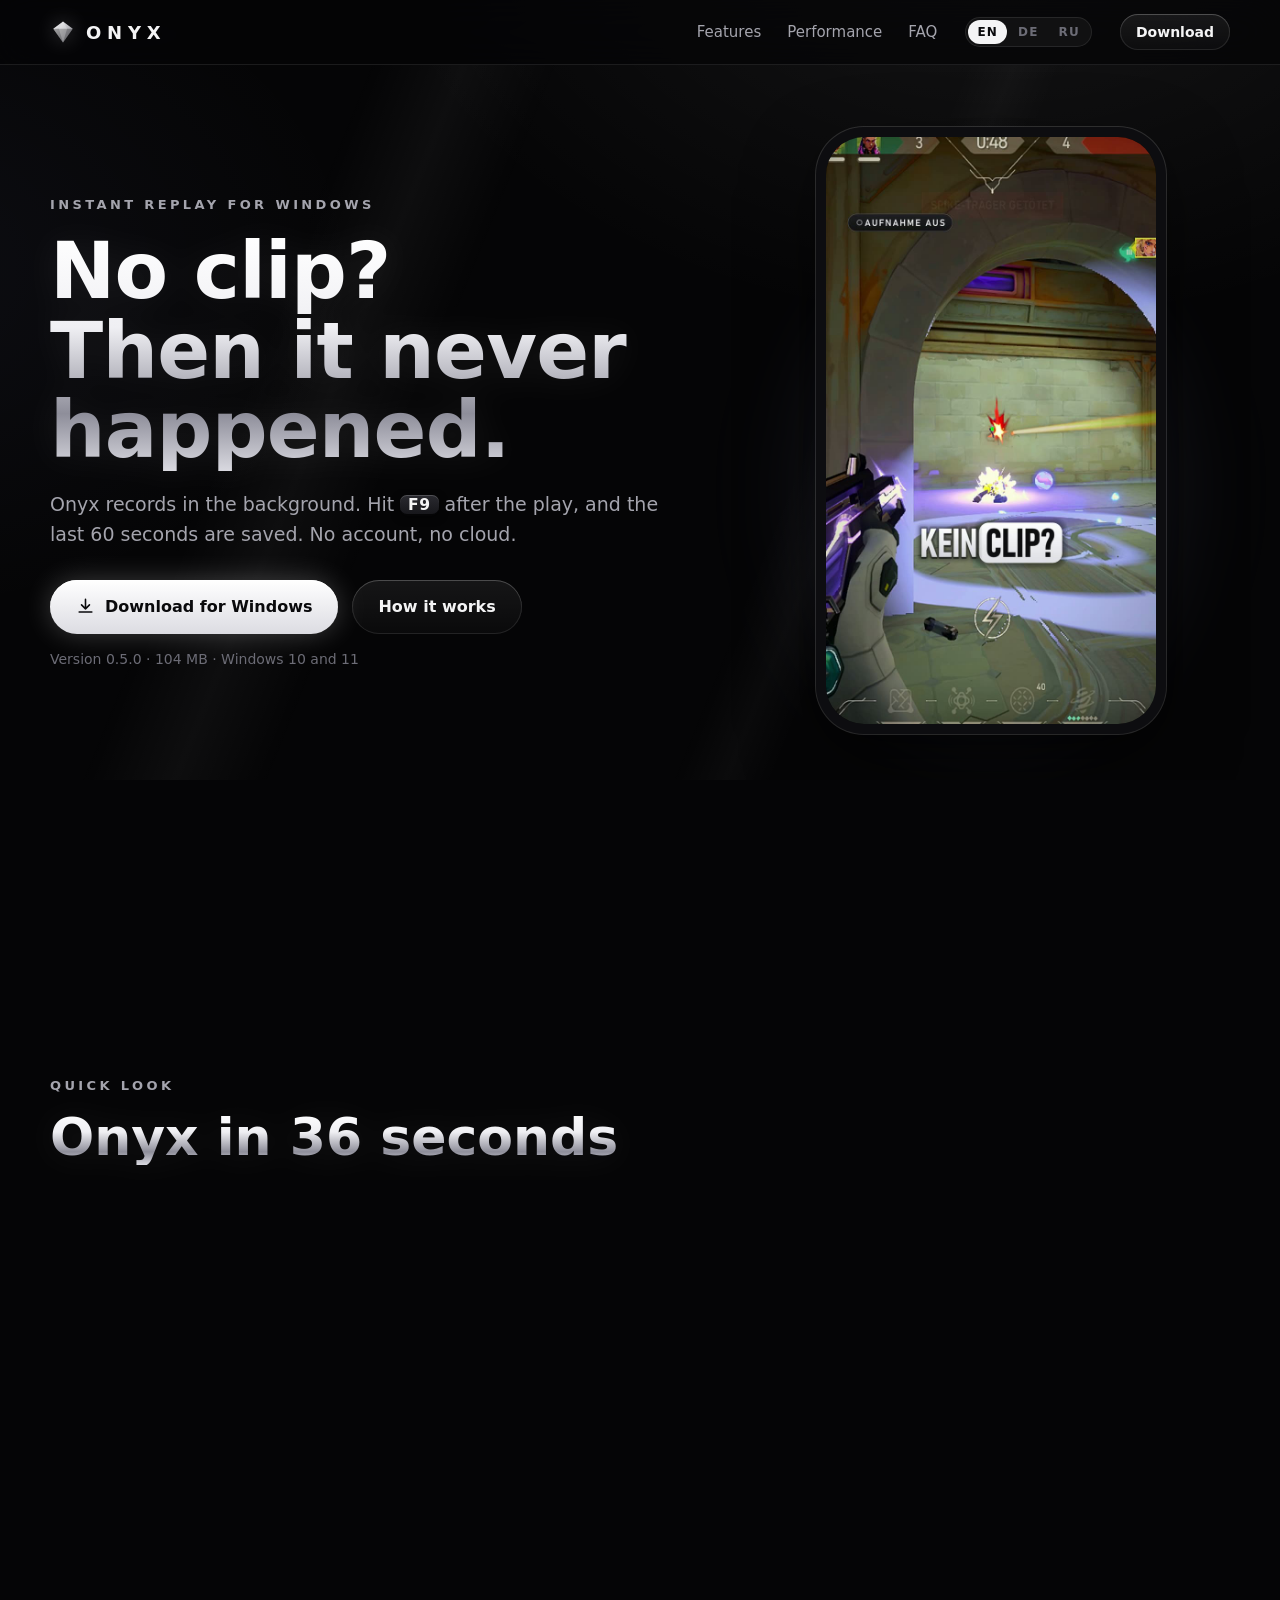
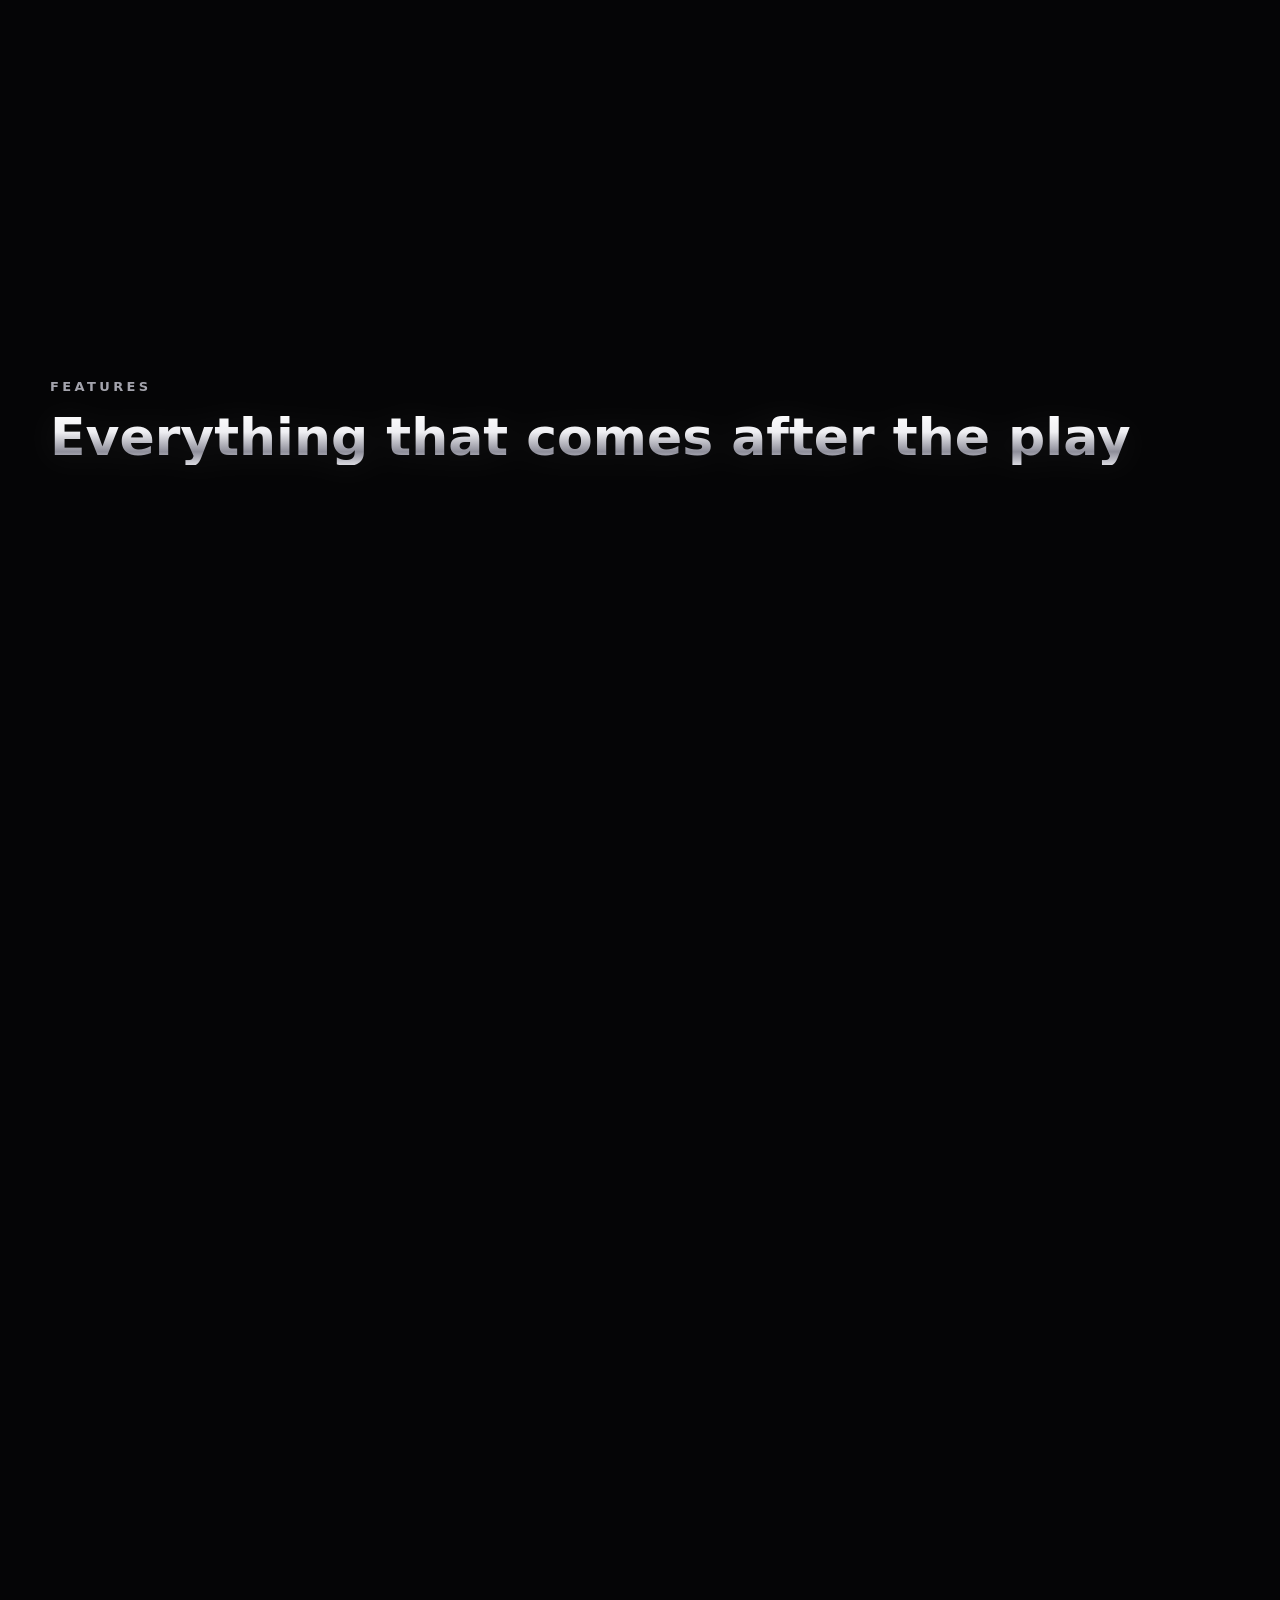
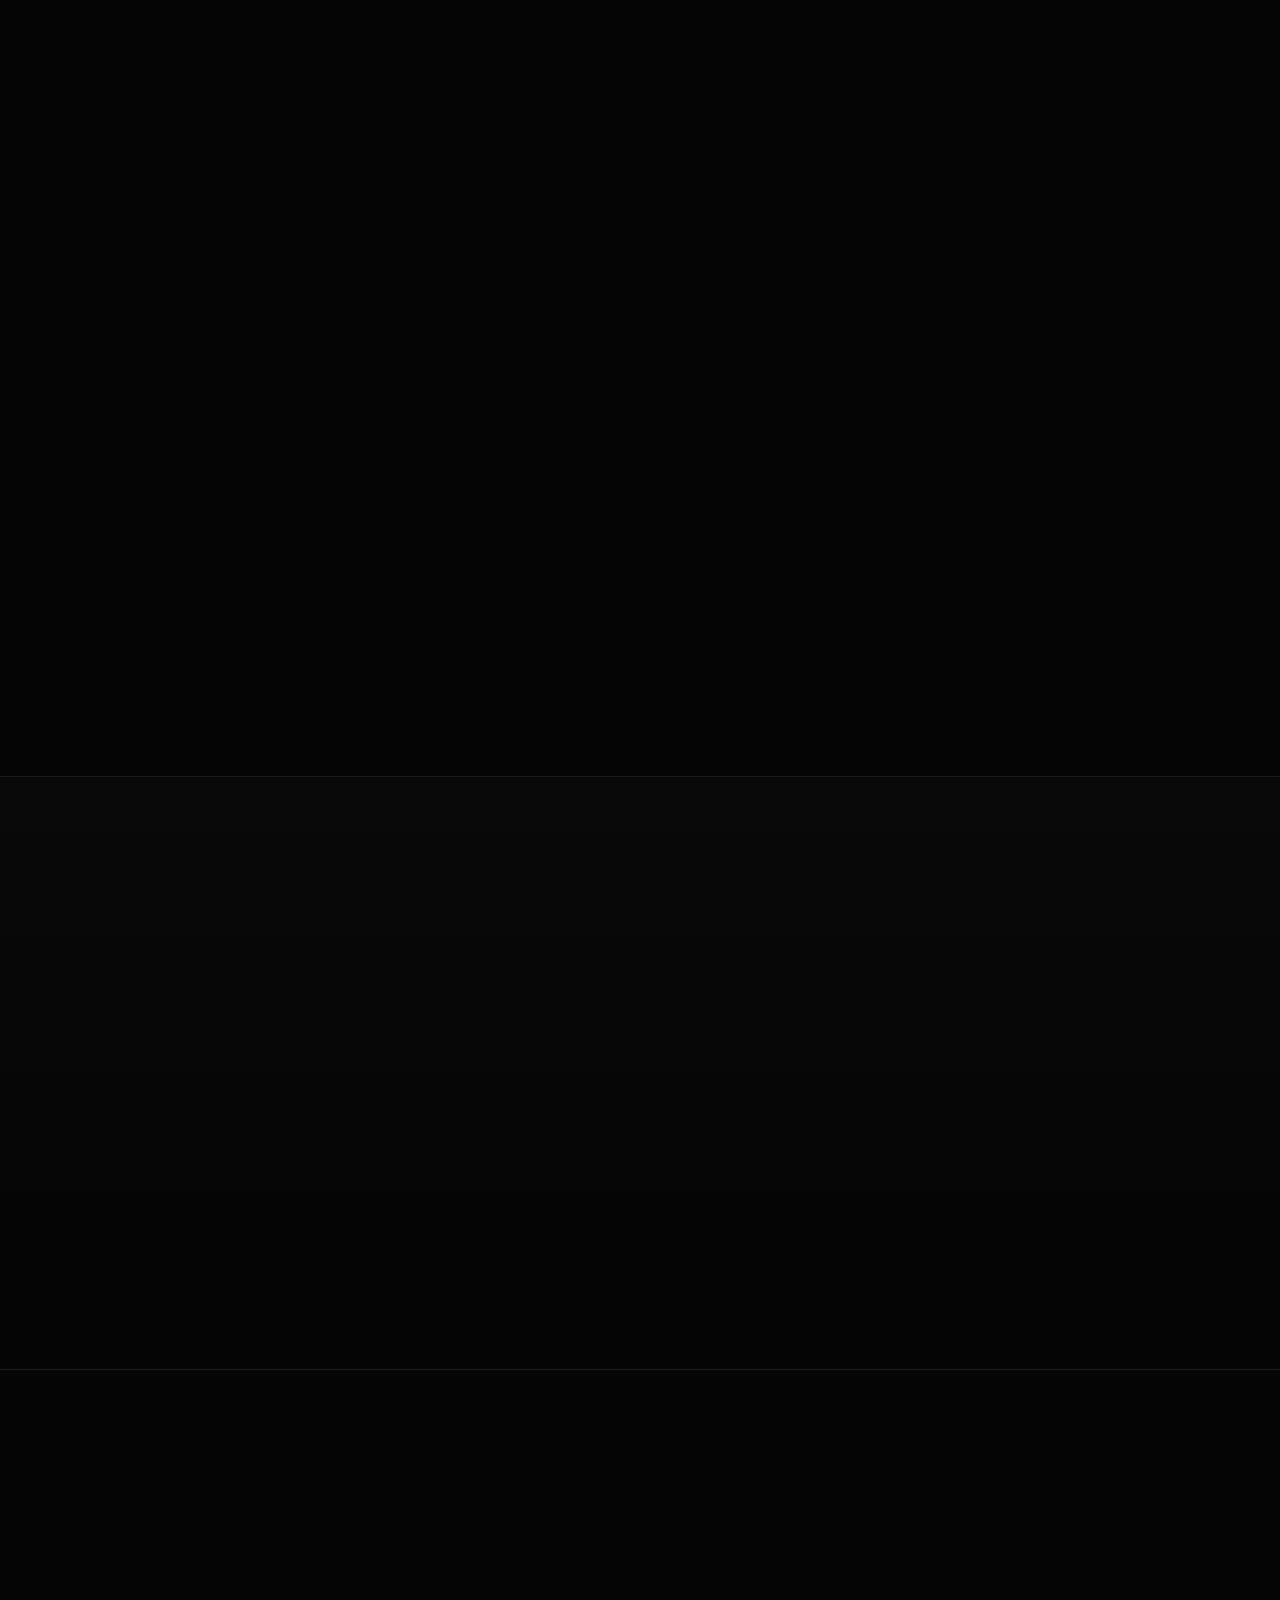
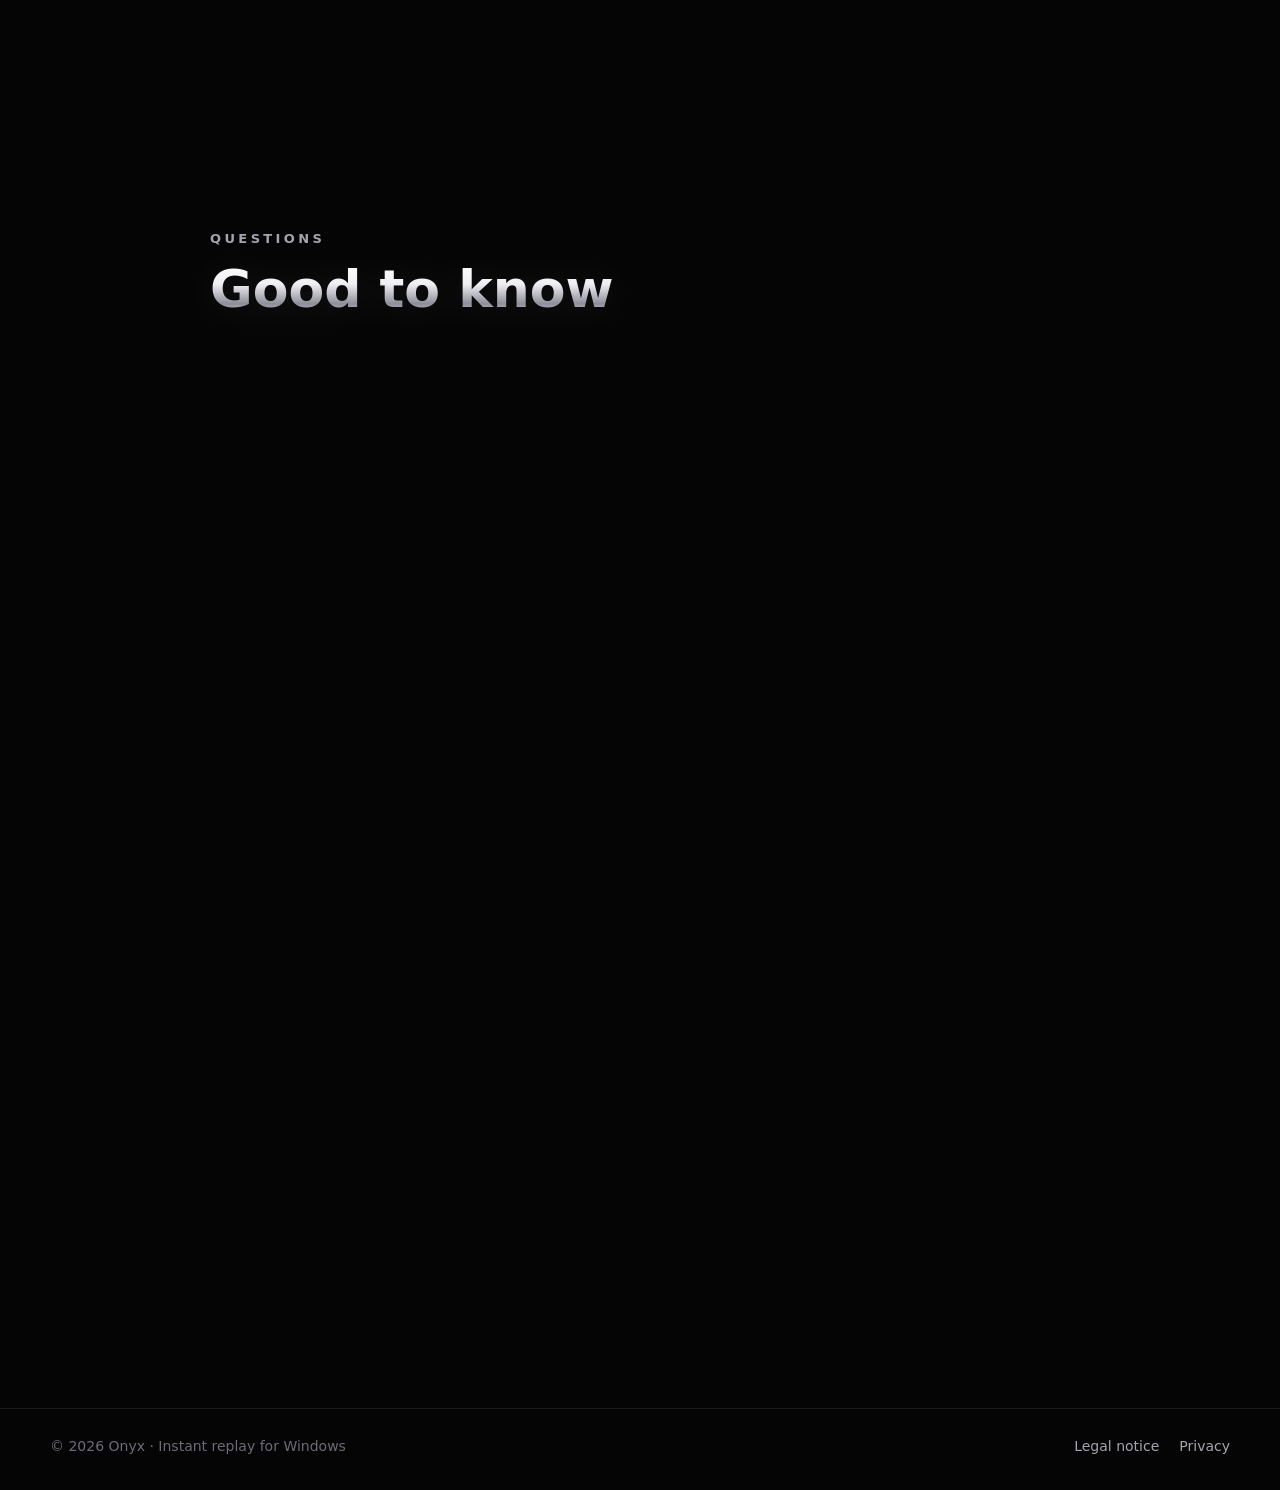
==== index.html @ 12c503aa "Website 0.5.0" ====
<!doctype html>
<html lang="en">
<head>
  <meta charset="utf-8">
  <meta http-equiv="Content-Security-Policy" content="default-src 'self'; img-src 'self' data:; media-src 'self'; style-src 'self'; script-src 'self'; connect-src 'self' https://onyx-clips.duckdns.org:8443; object-src 'none'; base-uri 'none'; form-action 'self' https://onyx-clips.duckdns.org:8443">
  <meta name="referrer" content="strict-origin-when-cross-origin">
  <meta name="viewport" content="width=device-width, initial-scale=1">
  <title>Onyx – Instant replay for Windows</title>
  <meta name="description" content="Onyx records in the background. Press F9 after the play and the last 60 seconds are saved. No account, no cloud.">
  <meta name="theme-color" content="#050506">
  <meta property="og:title" content="Onyx – Instant replay for Windows">
  <meta property="og:description" content="F9 after the play, the last 60 seconds are saved. Overlay in game, fits Discord's upload limit, vertical for TikTok.">
  <meta property="og:image" content="/media/hero-poster.jpg">
  <meta property="og:locale" content="en_US">
  <link rel="alternate" hreflang="en" href="https://onyx-clips.github.io/">
  <link rel="alternate" hreflang="de" href="https://onyx-clips.github.io/de/">
  <link rel="alternate" hreflang="ru" href="https://onyx-clips.github.io/ru/">
  <link rel="alternate" hreflang="x-default" href="https://onyx-clips.github.io/">
  <link rel="icon" href="/favicon.ico">
  <link rel="stylesheet" href="/css/site.css">
</head>
<body>
  <a class="skip" href="#main">Skip to content</a>

  <header class="top" id="top">
    <div class="wrap top-inner">
      <a class="brand" href="/" aria-label="Onyx home">
        <svg class="gem" viewBox="0 0 24 24" aria-hidden="true">
          <defs><linearGradient id="g1" x1="0" y1="0" x2="1" y2="1"><stop offset="0" stop-color="#fff"/><stop offset="1" stop-color="#7d7d86"/></linearGradient></defs>
          <path d="M12 2.2 21 9.1 12 21.8 3 9.1Z" fill="url(#g1)"/>
          <path d="M3 9.1h18L12 21.8Z" fill="#000" fill-opacity=".3"/>
          <path d="M8.2 9.1 12 2.2l3.8 6.9L12 21.8Z" fill="#fff" fill-opacity=".22"/>
        </svg>
        <span>Onyx</span>
      </a>
      <nav class="nav" aria-label="Sections">
        <a href="#features">Features</a>
        <a href="#performance">Performance</a>
        <a href="#faq">FAQ</a>
      </nav>
      <nav class="langs" aria-label="Language">
        <a href="/" lang="en" hreflang="en" aria-current="page">EN</a>
        <a href="/de/" lang="de" hreflang="de" title="Deutsch">DE</a>
        <a href="/ru/" lang="ru" hreflang="ru" title="Русский">RU</a>
      </nav>
      <a class="btn btn-small" href="https://github.com/onyx-clips/onyx-clips.github.io/releases/latest/download/Onyx-Setup.exe" data-download>Download</a>
    </div>
  </header>

  <main id="main">
    <!-- Hero -->
    <section class="hero">
      <div class="beams" aria-hidden="true"><span></span><span></span></div>
      <div class="wrap hero-inner">
        <div class="hero-text">
          <span class="kicker">Instant replay for Windows</span>
          <h1 class="chrome">No clip?<br>Then it never happened.</h1>
          <p class="lead">Onyx records in the background. Hit <kbd>F9</kbd> after the play, and the last 60&nbsp;seconds are saved. No account, no cloud.</p>
          <div class="cta">
            <a class="btn btn-primary btn-big" href="https://github.com/onyx-clips/onyx-clips.github.io/releases/latest/download/Onyx-Setup.exe" data-download>
              <svg viewBox="0 0 24 24" aria-hidden="true"><path d="M12 3v12m0 0-5-5m5 5 5-5M4 19h16" fill="none" stroke="currentColor" stroke-width="2" stroke-linecap="round" stroke-linejoin="round"/></svg>
              Download for Windows
            </a>
            <a class="btn btn-glass btn-big" href="#features">How it works</a>
          </div>
          <p class="fine" id="releaseLine" data-static>Version 0.5.0 · 104 MB · Windows 10 and 11</p>
        </div>
        <div class="hero-phone">
          <div class="phone">
            <video class="phone-video" src="/media/hero.mp4" poster="/media/hero-poster.jpg" autoplay muted loop playsinline preload="metadata" aria-label="Onyx in 24 seconds"></video>
          </div>
          <div class="phone-glow" aria-hidden="true"></div>
        </div>
      </div>
    </section>

    <!-- Three steps -->
    <section class="steps wrap" aria-label="That simple">
      <div class="step">
        <span class="step-num">01</span>
        <h3>Onyx runs along</h3>
        <p>In the system tray while you play. The last seconds are always ready, anything from 10&nbsp;seconds to 10&nbsp;minutes.</p>
      </div>
      <div class="step">
        <span class="step-num">02</span>
        <h3>F9 after the play</h3>
        <p>A key press, mouse button&nbsp;4/5 or the voice command “Clip that”. A short notice at the top right, the game keeps running.</p>
      </div>
      <div class="step">
        <span class="step-num">03</span>
        <h3>Share</h3>
        <p>Watch it in the overlay with <kbd>Alt</kbd>+<kbd>C</kbd>, copy it for Discord or cut it vertical for TikTok.</p>
      </div>
    </section>

    <!-- Showcase: tools/showcase (rendered from the real app with test data) -->
    <section class="showcase wrap" id="video" aria-label="Onyx on video">
      <div class="section-head">
        <span class="kicker">Quick look</span>
        <h2 class="chrome">Onyx in 36 seconds</h2>
      </div>
      <figure class="showcase-frame">
        <video class="showcase-video" src="/media/showcase.mp4" poster="/media/showcase.jpg" muted loop playsinline preload="none"
               aria-label="Onyx in 36 seconds: recording in the background, F9, overlay, library, Discord, vertical editor, Time Travel and clip year"></video>
      </figure>
    </section>

    <!-- Features -->
    <section class="features" id="features">
      <div class="wrap">
        <div class="section-head">
          <span class="kicker">Features</span>
          <h2 class="chrome">Everything that comes after the play</h2>
        </div>

        <article class="feature">
          <div class="feature-text">
            <h3>Your clips right in the game</h3>
            <p><kbd>Alt</kbd>+<kbd>C</kbd> opens the overlay over the game: your newest clip big, the latest ones next to it. Watch, copy for Discord, <kbd>Esc</kbd> takes you back to the game. Onyx injects nothing into the game for this.</p>
          </div>
          <figure class="shot"><img src="/media/overlay.jpg" alt="The Onyx overlay over the game with the newest clip" loading="lazy" width="1600" height="1200"></figure>
        </article>

        <article class="feature is-flipped">
          <div class="feature-text">
            <h3>Straight into Discord, under your limit</h3>
            <p>“Copy for Discord”, and Onyx automatically brings the clip under your upload limit: 20&nbsp;MB without Nitro, 50&nbsp;MB with Nitro Basic, 1&nbsp;GB with Nitro. Then just <kbd>Ctrl</kbd>+<kbd>V</kbd> in Discord.</p>
          </div>
          <figure class="shot shot-tall"><img src="/media/discord.jpg" alt="Clip details with the button to copy it for Discord" loading="lazy" width="600" height="1014"></figure>
        </article>

        <article class="feature">
          <div class="feature-text">
            <h3>Vertical for TikTok</h3>
            <p>Switch on vertical in the editor once, and the landscape clip becomes 9:16. Plus trimming, speed from 0.25× to 2×, your own music and six transitions. Several clips can be combined into one.</p>
          </div>
          <figure class="shot"><img src="/media/hochkant.jpg" alt="The clip editor with vertical 9:16, crop, speed and audio" loading="lazy" width="1600" height="1000"></figure>
        </article>

        <article class="feature is-flipped">
          <div class="feature-text">
            <h3>Hands full? Just say it</h3>
            <p>With the voice command, “Clip that” into the mic is enough. Recognition runs only on your PC, offline. You pick the phrase yourself and can try it right away.</p>
          </div>
          <figure class="shot"><img src="/media/voice.jpg" alt="Settings: hotkeys and voice command" loading="lazy" width="900" height="388"></figure>
        </article>

        <article class="feature">
          <div class="feature-text">
            <h3>Time Travel</h3>
            <p>Rediscover old clips: one after another, right for Like, left to move on. Like Tinder, just with your best moments.</p>
          </div>
          <figure class="shot"><img src="/media/zeitreise.jpg?v=2" alt="Time Travel with an old clip and the buttons Nope, Like and view full size below it" loading="lazy" width="1200" height="1020"></figure>
        </article>

        <article class="feature is-flipped">
          <div class="feature-text">
            <h3>Your clip year</h3>
            <p>Every day with clips at a glance, your longest streak and your best day. Right on the home page.</p>
          </div>
          <figure class="shot"><img src="/media/clipjahr.jpg" alt="The clip year with calendar and statistics" loading="lazy" width="1200" height="434"></figure>
        </article>

        <ul class="more" aria-label="Also">
          <li><b>Any clip length</b> from 10 seconds to 10 minutes</li>
          <li><b>Game audio only</b> without Discord and music in the clip</li>
          <li><b>Microphone</b> on its own track, with noise suppression</li>
          <li><b>Recap</b> after playing with your new clips</li>
          <li><b>Invisible in streams</b>: only you see notices and the overlay</li>
          <li><b>Clean-up</b> by age or storage, favorites stay</li>
          <li><b>Select several</b> and delete them at once</li>
          <li><b>Your own sound</b> after saving, or one of the built-in ones</li>
          <li><b>English, German, Russian</b>: pick yours at the first start</li>
        </ul>
      </div>
    </section>

    <!-- Performance -->
    <section class="perf" id="performance">
      <div class="wrap perf-inner">
        <div class="perf-text">
          <span class="kicker">Performance</span>
          <h2 class="chrome">Weak PC? No problem.</h2>
          <p>Onyx records with your graphics card's encoder, not with the processor. Onyx picks it by itself: NVENC on NVIDIA, AMF on AMD, Quick Sync on Intel.</p>
          <p>Saving re-encodes nothing: the recording waits in short pieces and is only put together. Your game just keeps running.</p>
          <p>If it still gets tight, turn down resolution and frame rate, for example to 720p and 30&nbsp;FPS.</p>
          <div class="chips" aria-label="Supported graphics cards">
            <span class="chip">NVIDIA · NVENC</span><span class="chip">AMD · AMF</span><span class="chip">Intel · Quick Sync</span>
          </div>
        </div>
        <figure class="shot"><img src="/media/settings.jpg" alt="Recording settings with the encoder on automatic (NVENC)" loading="lazy" width="900" height="692"></figure>
      </div>
    </section>

    <!-- Trust -->
    <section class="trust wrap">
      <div class="trust-card">
        <h2 class="chrome">No account. No cloud.</h2>
        <p>Your clips stay on your PC, in the folder <span class="mono">Videos\Onyx</span>. The only things that go online are the check for updates and messages and, if you leave them on, an anonymous usage statistic (a random ID, the version, how many clips were saved) and error reports without personal data. Never your clips, names or files.</p>
      </div>
    </section>

    <!-- FAQ -->
    <section class="faq wrap" id="faq">
      <div class="section-head">
        <span class="kicker">Questions</span>
        <h2 class="chrome">Good to know</h2>
      </div>
      <details>
        <summary>Does Onyx run on my PC?</summary>
        <p>Onyx needs Windows 10 (64-bit) or Windows 11. Ideally with a graphics card from NVIDIA, AMD or Intel: then it does the recording and the game hardly notices. Without a suitable graphics card the processor records (x264).</p>
      </details>
      <details>
        <summary>Which games does it work with?</summary>
        <p>Onyx records your screen and detects the game in the foreground. It doesn't touch the game or load anything into it; the clips land in the folder, sorted by game.</p>
      </details>
      <details>
        <summary>Do I need an account?</summary>
        <p>No. Install, press F9, done. There is no sign-in and no cloud.</p>
      </details>
      <details>
        <summary>Windows warns me when installing. Is that normal?</summary>
        <p>Yes. For new programs without a well-known signature Windows shows “Windows protected your PC”. Click “More info” and then “Run anyway”. Onyx installs only for your user and needs no administrator rights.</p>
      </details>
      <details>
        <summary>How do updates arrive?</summary>
        <p>Onyx downloads new versions in the background and installs them when no game is running. Every update is digitally signed and checked before it starts. You can switch this off in the settings under “Updates”.</p>
      </details>
      <details>
        <summary>Which languages does Onyx speak?</summary>
        <p>English, German and Russian. You pick one right at the first start and can change it any time in the settings under “General”.</p>
      </details>
      <details>
        <summary>How do I get rid of Onyx?</summary>
        <p>Windows Settings → Apps → Onyx → Uninstall. Your clips in the folder <span class="mono">Videos\Onyx</span> stay where they are.</p>
      </details>
    </section>

    <!-- Download -->
    <section class="download wrap" id="download">
      <div class="download-card">
        <svg class="gem gem-big" viewBox="0 0 24 24" aria-hidden="true">
          <defs><linearGradient id="g2" x1="0" y1="0" x2="1" y2="1"><stop offset="0" stop-color="#fff"/><stop offset="1" stop-color="#6c6c76"/></linearGradient></defs>
          <path d="M12 2.2 21 9.1 12 21.8 3 9.1Z" fill="url(#g2)"/>
          <path d="M3 9.1h18L12 21.8Z" fill="#000" fill-opacity=".3"/>
          <path d="M8.2 9.1 12 2.2l3.8 6.9L12 21.8Z" fill="#fff" fill-opacity=".22"/>
        </svg>
        <h2 class="chrome">Ready for the next clutch?</h2>
        <p class="lead">Download Onyx and just press F9 after your next play.</p>
        <a class="btn btn-primary btn-big" href="https://github.com/onyx-clips/onyx-clips.github.io/releases/latest/download/Onyx-Setup.exe" data-download>
          <svg viewBox="0 0 24 24" aria-hidden="true"><path d="M12 3v12m0 0-5-5m5 5 5-5M4 19h16" fill="none" stroke="currentColor" stroke-width="2" stroke-linecap="round" stroke-linejoin="round"/></svg>
          Download for Windows
        </a>
        <p class="fine" id="releaseLine2" data-static>Version 0.5.0 · 104 MB · Windows 10 and 11</p>
      </div>
    </section>
  </main>

  <footer class="foot">
    <div class="wrap foot-inner">
      <span>© <span id="year">2026</span> Onyx · Instant replay for Windows</span>
      <nav aria-label="Legal"><a href="/imprint/">Legal notice</a><a href="/privacy/">Privacy</a></nav>
    </div>
  </footer>

  <script src="/js/site.js"></script>
</body>
</html>
---- css/site.css ----
/* Onyx website, design "Obsidian" like the app: near-black surfaces, chrome type, light edges,
   white as the only accent. System fonts only (Bahnschrift ships with Windows); nothing is loaded
   from other servers. */
:root {
  color-scheme: dark;
  --obsidian: #050506;
  --bg-1: #0c0c0e;
  --bg-2: #121215;
  --bg-3: #19191d;
  --line: rgba(255, 255, 255, 0.09);
  --line-2: rgba(255, 255, 255, 0.16);
  --text-1: #f4f4f5;
  --text-2: #a4a4ad;
  --text-3: #6c6c76;
  --accent: #f4f4f5;
  --on-accent: #0a0a0c;
  --live: #ff4d55;
  --ok: #57e08c;
  --chrome: linear-gradient(180deg, #ffffff 0%, #efeff3 40%, #8e8e9a 76%, #d9d9e0 100%);
  --edge: inset 0 0 0 1px rgba(255, 255, 255, 0.1), inset 0 1px 0 rgba(255, 255, 255, 0.14);
  --glass: linear-gradient(180deg, rgba(255, 255, 255, 0.07), rgba(255, 255, 255, 0.025));
  --shadow: 0 30px 80px rgba(0, 0, 0, 0.6), 0 8px 24px rgba(0, 0, 0, 0.4);
  --font: "Segoe UI Variable Text", "Segoe UI", system-ui, -apple-system, "Helvetica Neue", Arial, sans-serif;
  --font-display: "Bahnschrift", "Segoe UI Variable Display", "Arial Narrow", "Roboto Condensed", system-ui, sans-serif;
  --r: 18px;
  --ease: cubic-bezier(0.16, 1, 0.3, 1);
}

* { box-sizing: border-box; }
[hidden] { display: none !important; }
html { scroll-behavior: smooth; scroll-padding-top: 84px; }
body {
  margin: 0;
  background: var(--obsidian);
  color: var(--text-1);
  font: 16px/1.6 var(--font);
  -webkit-font-smoothing: antialiased;
  overflow-x: hidden;
}
body::before {
  content: ""; position: fixed; inset: 0; z-index: -1; pointer-events: none;
  background:
    radial-gradient(900px 600px at 78% -10%, rgba(255, 255, 255, 0.07), transparent 70%),
    radial-gradient(700px 500px at -10% 30%, rgba(160, 170, 255, 0.05), transparent 70%),
    var(--obsidian);
}
img, video { max-width: 100%; display: block; }
a { color: inherit; }
::selection { background: rgba(255, 255, 255, 0.22); }

.wrap { width: min(1180px, 100% - 40px); margin: 0 auto; }
.skip { position: absolute; left: -999px; top: 8px; z-index: 100; padding: 8px 14px; background: var(--accent); color: var(--on-accent); border-radius: 8px; }
.skip:focus { left: 12px; }

.chrome {
  background: var(--chrome);
  -webkit-background-clip: text; background-clip: text;
  color: transparent;
  filter: drop-shadow(0 2px 18px rgba(255, 255, 255, 0.08));
}
.kicker {
  display: inline-block;
  font-family: var(--font-display); font-size: 13px; font-weight: 600; letter-spacing: 0.26em; text-transform: uppercase;
  color: var(--text-2);
}
.mono { font-family: "Cascadia Mono", Consolas, monospace; font-size: 0.92em; color: var(--text-1); }
kbd {
  display: inline-block; min-width: 1.8em; padding: 0.05em 0.5em; border-radius: 7px;
  font: 600 0.82em var(--font-display); letter-spacing: 0.04em; text-align: center; color: var(--text-1);
  background: linear-gradient(180deg, #2a2a30, #17171b);
  box-shadow: inset 0 1px 0 rgba(255, 255, 255, 0.18), 0 2px 0 #050506, 0 3px 8px rgba(0, 0, 0, 0.5);
  vertical-align: 0.08em;
}

/* ───────── Buttons ───────── */
.btn {
  display: inline-flex; align-items: center; justify-content: center; gap: 10px;
  height: 44px; padding: 0 20px; border-radius: 999px;
  font: 600 15px var(--font); text-decoration: none; white-space: nowrap;
  color: var(--text-1); background: var(--glass); box-shadow: var(--edge);
  transition: transform 0.2s var(--ease), box-shadow 0.2s var(--ease), background 0.2s;
}
.btn:hover { transform: translateY(-1px); box-shadow: inset 0 0 0 1px rgba(255, 255, 255, 0.2), inset 0 1px 0 rgba(255, 255, 255, 0.2), 0 10px 30px rgba(0, 0, 0, 0.4); }
.btn:focus-visible { outline: 2px solid #fff; outline-offset: 3px; }
.btn svg { width: 19px; height: 19px; }
.btn-primary { color: var(--on-accent); background: linear-gradient(180deg, #ffffff, #dcdce2); box-shadow: inset 0 1px 0 #fff, 0 0 28px rgba(255, 255, 255, 0.22); }
.btn-primary:hover { box-shadow: inset 0 1px 0 #fff, 0 0 40px rgba(255, 255, 255, 0.35), 0 12px 30px rgba(0, 0, 0, 0.4); }
.btn-big { height: 54px; padding: 0 26px; font-size: 16px; }
.btn-small { height: 36px; padding: 0 16px; font-size: 14px; }
button.btn { border: 0; cursor: pointer; }
button.btn:disabled { opacity: 0.6; cursor: default; transform: none; }

/* ───────── Header ───────── */
.top {
  position: sticky; top: 0; z-index: 50;
  background: rgba(5, 5, 6, 0.72);
  backdrop-filter: blur(18px) saturate(150%);
  border-bottom: 1px solid var(--line);
}
.top-inner { display: flex; align-items: center; gap: 28px; height: 64px; }
.brand { display: flex; align-items: center; gap: 10px; text-decoration: none; font: 700 18px var(--font-display); letter-spacing: 0.32em; text-transform: uppercase; }
.gem { width: 26px; height: 26px; filter: drop-shadow(0 0 10px rgba(255, 255, 255, 0.25)); }
.nav { display: flex; gap: 26px; margin-left: auto; }
.nav a { color: var(--text-2); text-decoration: none; font-size: 15px; transition: color 0.2s; }
.nav a:hover { color: var(--text-1); }
/* The language: English at /, German at /de/, Russian at /ru/ */
.langs { display: flex; gap: 2px; padding: 3px; border-radius: 999px; background: rgba(255, 255, 255, 0.04); box-shadow: inset 0 0 0 1px var(--line); }
.brand + .langs { margin-left: auto; }
.langs a { padding: 6px 9px; border-radius: 999px; color: var(--text-3); text-decoration: none; font: 600 12px/1 var(--font-display); letter-spacing: 0.1em; transition: color 0.2s, background 0.2s; }
.langs a:hover { color: var(--text-1); }
.langs a[aria-current="page"] { color: var(--on-accent); background: var(--accent); }

/* ───────── Hero ───────── */
.hero { position: relative; overflow: hidden; padding: 72px 0 56px; }
.beams { position: absolute; inset: 0; pointer-events: none; }
.beams span { position: absolute; top: -40%; height: 180%; width: 14%; rotate: 22deg; background: linear-gradient(90deg, transparent, rgba(255, 255, 255, 0.04), transparent); }
.beams span:first-child { left: 18%; }
.beams span:last-child { left: 64%; width: 8%; opacity: 0.7; }
.hero-inner { position: relative; display: grid; grid-template-columns: minmax(0, 1.15fr) minmax(0, 0.85fr); gap: 56px; align-items: center; }
.hero h1 { margin: 16px 0 18px; font: 700 clamp(42px, 6.2vw, 78px)/1.02 var(--font-display); letter-spacing: -0.01em; }
.lead { margin: 0; max-width: 34em; color: var(--text-2); font-size: clamp(17px, 1.6vw, 19px); }
.cta { display: flex; flex-wrap: wrap; gap: 14px; margin: 30px 0 14px; }
.fine { margin: 0; color: var(--text-3); font-size: 14px; }

.hero-phone { position: relative; justify-self: center; }
.phone {
  position: relative; width: min(330px, 78vw); aspect-ratio: 9 / 16; border-radius: 38px; overflow: hidden;
  background: #000;
  box-shadow: 0 0 0 10px #0d0d10, 0 0 0 11px rgba(255, 255, 255, 0.14), var(--shadow);
  animation: float 9s ease-in-out infinite;
}
.phone-video { width: 100%; height: 100%; object-fit: cover; }
.phone-glow { position: absolute; inset: 10% -20% -10%; z-index: -1; background: radial-gradient(closest-side, rgba(180, 190, 255, 0.22), transparent); filter: blur(40px); }
@keyframes float { 50% { translate: 0 -10px; } }

/* ───────── Steps ───────── */
.steps { display: grid; grid-template-columns: repeat(3, minmax(0, 1fr)); gap: 18px; padding: 24px 0 72px; }
.step { padding: 26px 26px 24px; border-radius: var(--r); background: var(--glass); box-shadow: var(--edge); }
.step-num { font: 700 14px var(--font-display); letter-spacing: 0.2em; color: var(--text-3); }
.step h3 { margin: 8px 0 8px; font: 700 22px var(--font-display); }
.step p { margin: 0; color: var(--text-2); font-size: 15px; }

/* ───────── Showcase video ───────── */
.showcase { padding: 8px 0 64px; }
.showcase-frame {
  margin: 0; aspect-ratio: 16 / 9; border-radius: var(--r); overflow: hidden; background: #000; cursor: pointer;
  box-shadow: 0 0 0 1px var(--line-2), 0 40px 120px rgba(0, 0, 0, 0.6);
}
.showcase-video { display: block; width: 100%; height: 100%; object-fit: cover; }

/* ───────── Features ───────── */
.section-head { margin-bottom: 40px; }
.section-head h2, .perf h2, .trust h2, .download h2 { margin: 12px 0 0; font: 700 clamp(32px, 4.2vw, 52px)/1.06 var(--font-display); }
.features { padding: 40px 0 80px; }
.feature { display: grid; grid-template-columns: minmax(0, 0.8fr) minmax(0, 1.2fr); gap: 52px; align-items: center; padding: 34px 0; }
.feature.is-flipped { grid-template-columns: minmax(0, 1.2fr) minmax(0, 0.8fr); }
.feature.is-flipped .feature-text { order: 2; }
.feature h3 { margin: 0 0 12px; font: 700 clamp(24px, 2.6vw, 32px)/1.15 var(--font-display); }
.feature p { margin: 0; color: var(--text-2); }
.shot {
  margin: 0; border-radius: var(--r); overflow: hidden; background: var(--bg-2);
  box-shadow: 0 0 0 1px var(--line-2), var(--shadow);
  transition: transform 0.6s var(--ease);
}
.shot:hover { transform: translateY(-4px); }
.shot img { width: 100%; height: auto; }
.shot-tall { max-width: 380px; justify-self: center; }
.more { display: grid; grid-template-columns: repeat(3, minmax(0, 1fr)); gap: 12px 24px; margin: 46px 0 0; padding: 0; list-style: none; color: var(--text-2); font-size: 15px; }
.more li { padding: 14px 16px; border-radius: 14px; background: rgba(255, 255, 255, 0.03); box-shadow: inset 0 0 0 1px var(--line); }
.more b { color: var(--text-1); font-weight: 600; }

/* ───────── Performance ───────── */
.perf { padding: 80px 0; border-top: 1px solid var(--line); border-bottom: 1px solid var(--line); background: linear-gradient(180deg, rgba(255, 255, 255, 0.02), transparent); }
.perf-inner { display: grid; grid-template-columns: minmax(0, 1fr) minmax(0, 1fr); gap: 56px; align-items: center; }
.perf p { color: var(--text-2); }
.chips { display: flex; flex-wrap: wrap; gap: 10px; margin-top: 22px; }
.chip { padding: 8px 14px; border-radius: 999px; font: 600 13px var(--font-display); letter-spacing: 0.12em; text-transform: uppercase; background: var(--glass); box-shadow: var(--edge); }

/* ───────── Trust, FAQ, download ───────── */
.trust { padding: 80px 0 40px; }
.trust-card { padding: 44px; border-radius: 28px; text-align: center; background: radial-gradient(600px 240px at 50% 0%, rgba(255, 255, 255, 0.08), transparent), var(--glass); box-shadow: var(--edge); }
.trust-card p { max-width: 46em; margin: 16px auto 0; color: var(--text-2); }

.faq { padding: 60px 0 40px; max-width: 860px; }
details { border-bottom: 1px solid var(--line); }
summary { cursor: pointer; list-style: none; padding: 20px 40px 20px 0; position: relative; font: 600 19px var(--font-display); }
summary::-webkit-details-marker { display: none; }
summary::after { content: "+"; position: absolute; right: 6px; top: 16px; font: 300 28px var(--font); color: var(--text-2); transition: rotate 0.3s var(--ease); }
details[open] summary::after { rotate: 45deg; }
details p { margin: 0 0 22px; color: var(--text-2); }

.download { padding: 60px 0 90px; }
.download-card { padding: 56px 32px; border-radius: 32px; text-align: center; background: radial-gradient(500px 260px at 50% 0%, rgba(255, 255, 255, 0.1), transparent), var(--glass); box-shadow: var(--edge), var(--shadow); }
.gem-big { width: 64px; height: 64px; margin: 0 auto 6px; }
.download-card .lead { margin: 14px auto 28px; }
.download-card .fine { margin-top: 14px; }

.foot { border-top: 1px solid var(--line); padding: 26px 0 34px; color: var(--text-3); font-size: 14px; }
.foot-inner { display: flex; flex-wrap: wrap; justify-content: space-between; gap: 12px; }
.foot nav { display: flex; gap: 20px; }
.foot a { color: var(--text-2); text-decoration: none; }
.foot a:hover { color: var(--text-1); }

/* ───────── Legal pages ───────── */
.legal { max-width: 820px; padding: 56px 0 80px; }
.legal h1 { font: 700 clamp(34px, 5vw, 52px)/1.1 var(--font-display); margin: 10px 0 26px; }
.legal h2 { font: 700 22px var(--font-display); margin: 34px 0 10px; }
.legal p, .legal li { color: var(--text-2); }
.legal .todo { padding: 2px 6px; border-radius: 6px; background: rgba(255, 77, 85, 0.14); color: #ffb3b7; }

/* the contact form in the Impressum */
.contact { position: relative; display: grid; gap: 16px; margin: 6px 0 10px; padding: 26px; border-radius: var(--r); background: var(--glass); box-shadow: var(--edge); }
.contact-row { display: grid; grid-template-columns: repeat(2, minmax(0, 1fr)); gap: 16px; }
.contact .field { display: grid; gap: 8px; font-size: 14px; color: var(--text-2); }
.contact .field i { font-style: normal; color: var(--text-3); }
.contact input, .contact textarea {
  width: 100%; padding: 12px 16px; border: 0; border-radius: 14px;
  background: rgba(0, 0, 0, 0.35); color: var(--text-1); font: 16px/1.5 var(--font);
  box-shadow: inset 0 0 0 1px var(--line-2);
}
.contact input { height: 48px; }
.contact textarea { min-height: 150px; resize: vertical; }
.contact input:focus, .contact textarea:focus { outline: none; box-shadow: inset 0 0 0 1px rgba(255, 255, 255, 0.6), 0 0 0 4px rgba(255, 255, 255, 0.08); }
.contact .fine { margin: 0; }
.contact .fine a { color: var(--text-2); }
.contact-send { display: flex; flex-wrap: wrap; align-items: center; gap: 12px 18px; }
.contact-status { margin: 0 !important; font-size: 15px; }
.contact-status.is-ok { color: var(--ok) !important; }
.contact-status.is-error { color: #ff9aa0 !important; }
.contact .hp { position: absolute; left: -9999px; width: 1px; height: 1px; overflow: hidden; }
@media (max-width: 640px) {
  .contact { padding: 20px; }
  .contact-row { grid-template-columns: minmax(0, 1fr); }
}

/* ───────── Reveal on scroll (only when JS runs) ───────── */
.js .reveal { opacity: 0; translate: 0 26px; transition: opacity 0.8s var(--ease), translate 0.8s var(--ease); }
.js .reveal.is-in { opacity: 1; translate: 0 0; }

@media (max-width: 900px) {
  .hero { padding-top: 44px; }
  .hero-inner, .feature, .feature.is-flipped, .perf-inner { grid-template-columns: minmax(0, 1fr); gap: 32px; }
  .feature.is-flipped .feature-text { order: 0; }
  .steps, .more { grid-template-columns: minmax(0, 1fr); }
  .nav { display: none; }
  .top .btn-small { margin-left: auto; }
  .top .langs { margin-left: auto; }
  .top .langs + .btn-small { margin-left: 0; }
  .trust-card { padding: 30px 22px; }
}
@media (max-width: 480px) {
  .top-inner { gap: 12px; }
  .brand span { display: none; }
}
@media (prefers-reduced-motion: reduce) {
  * { animation: none !important; transition: none !important; scroll-behavior: auto !important; }
  .js .reveal { opacity: 1; translate: 0 0; }
}
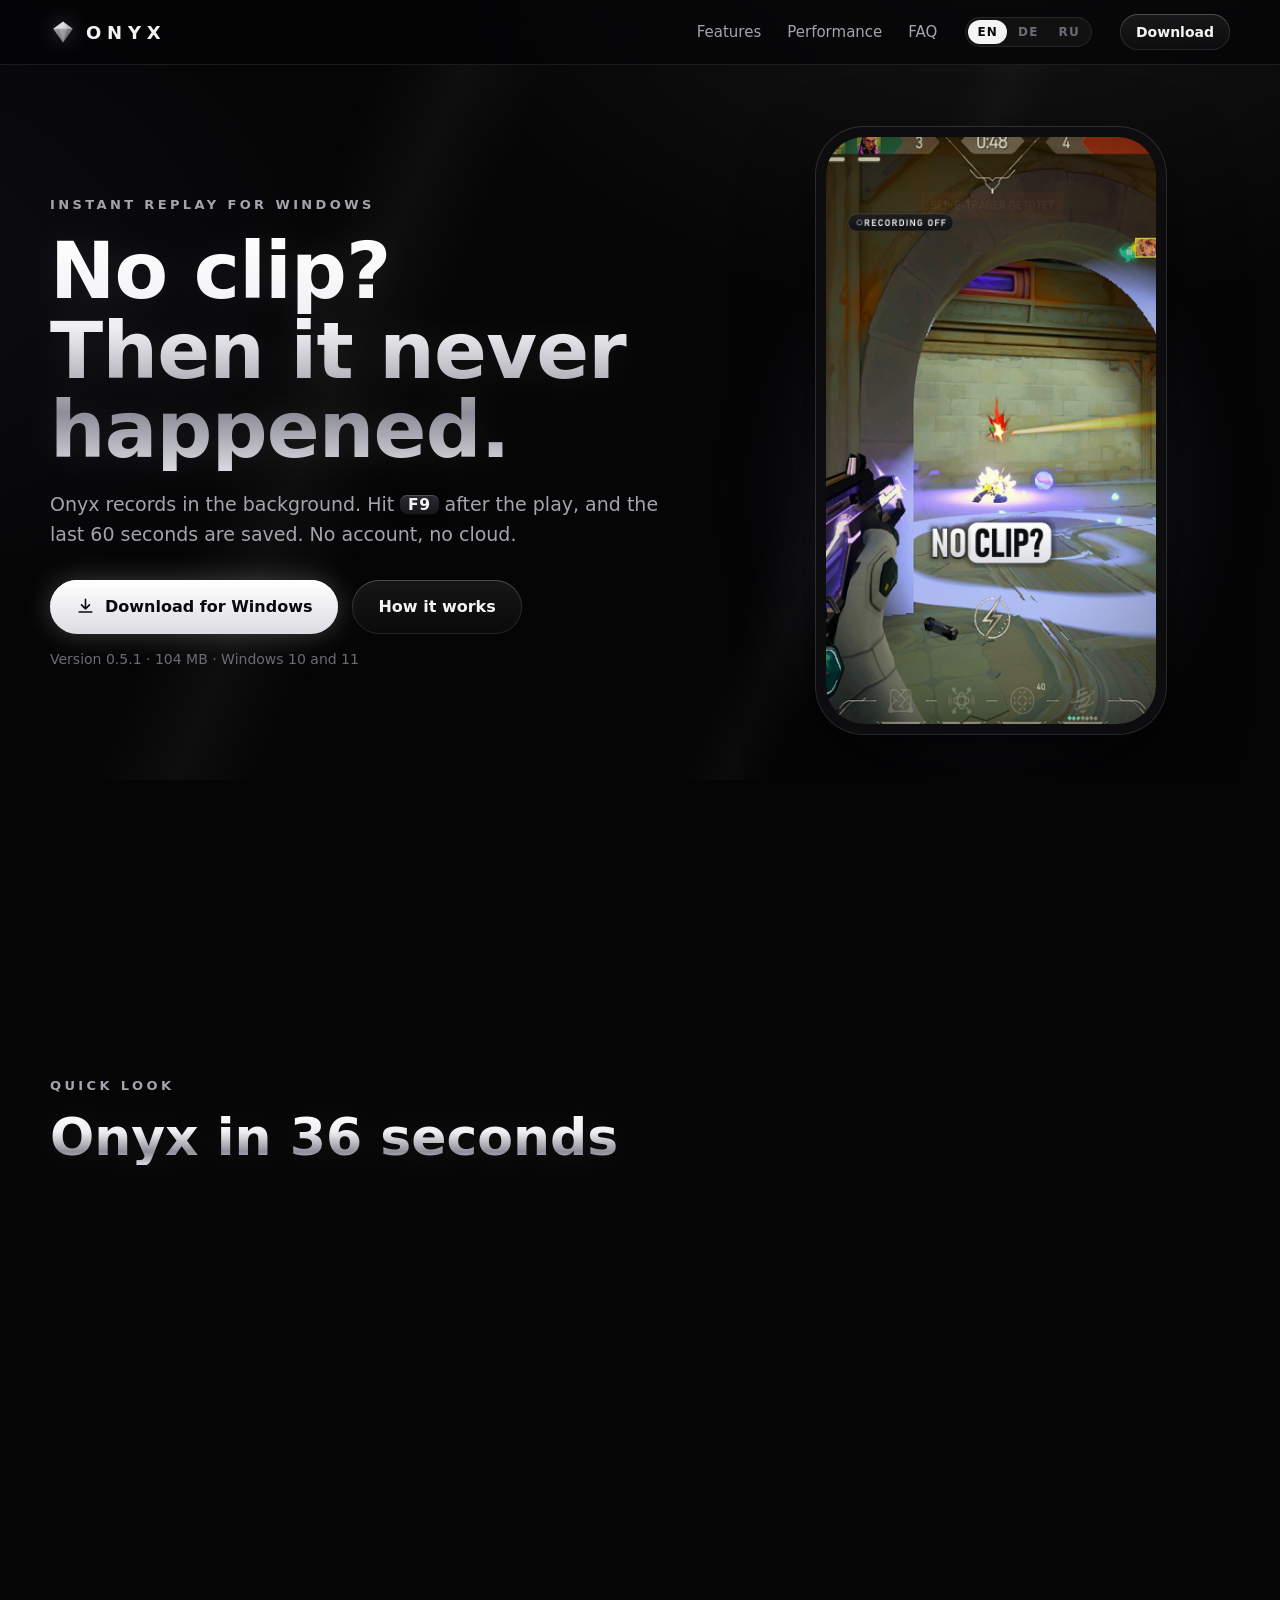
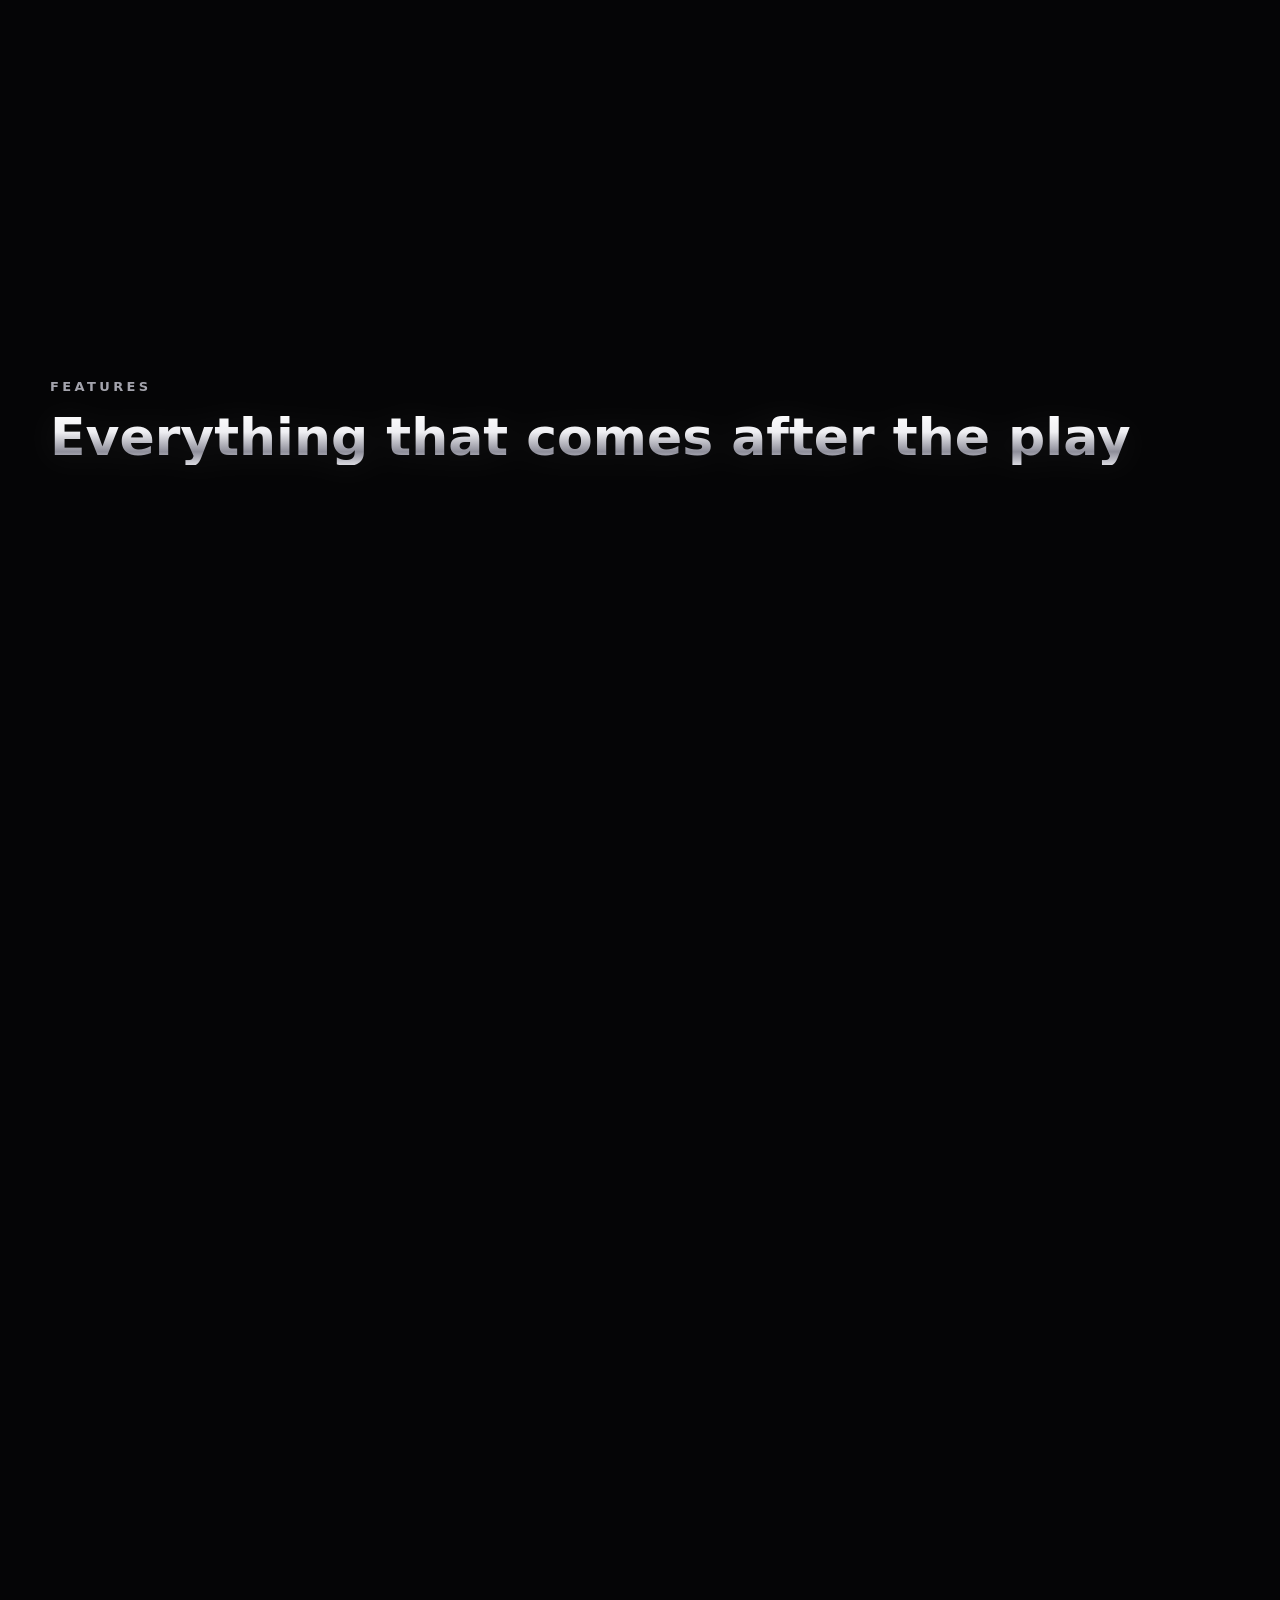
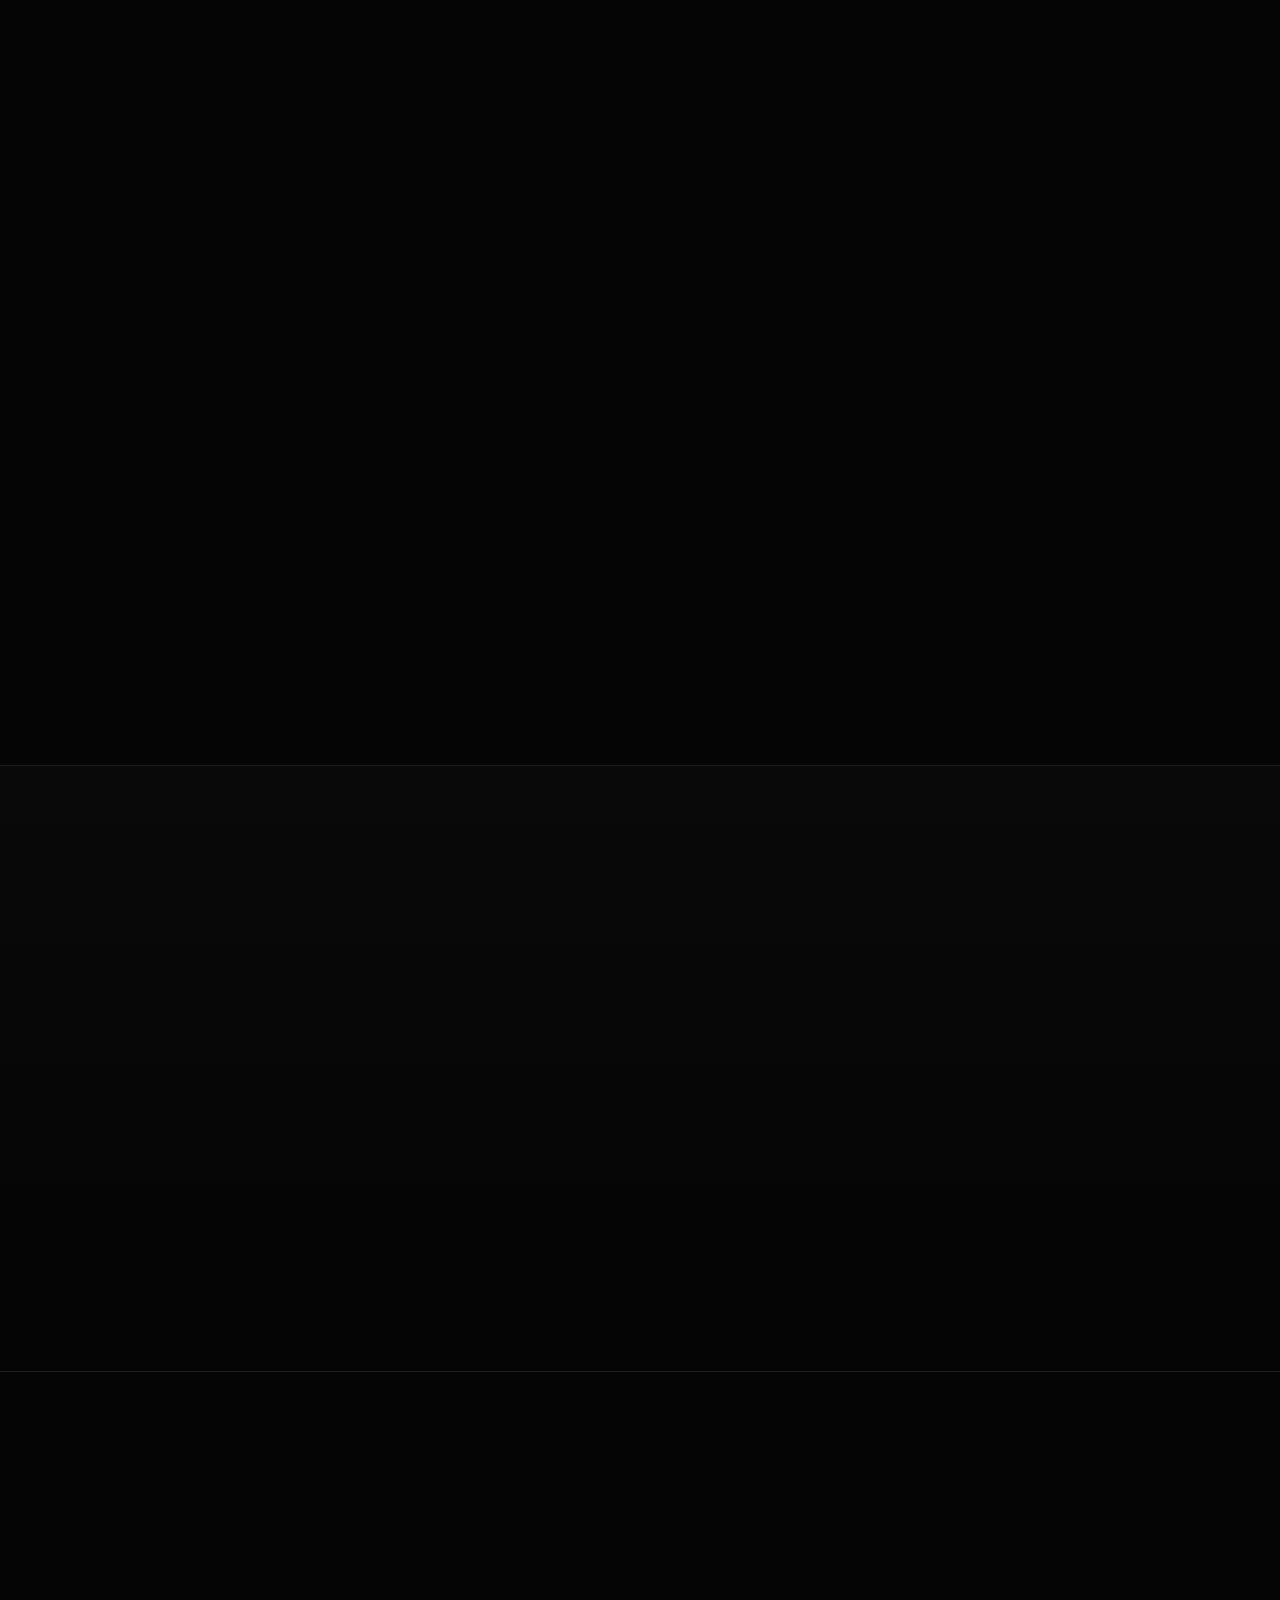
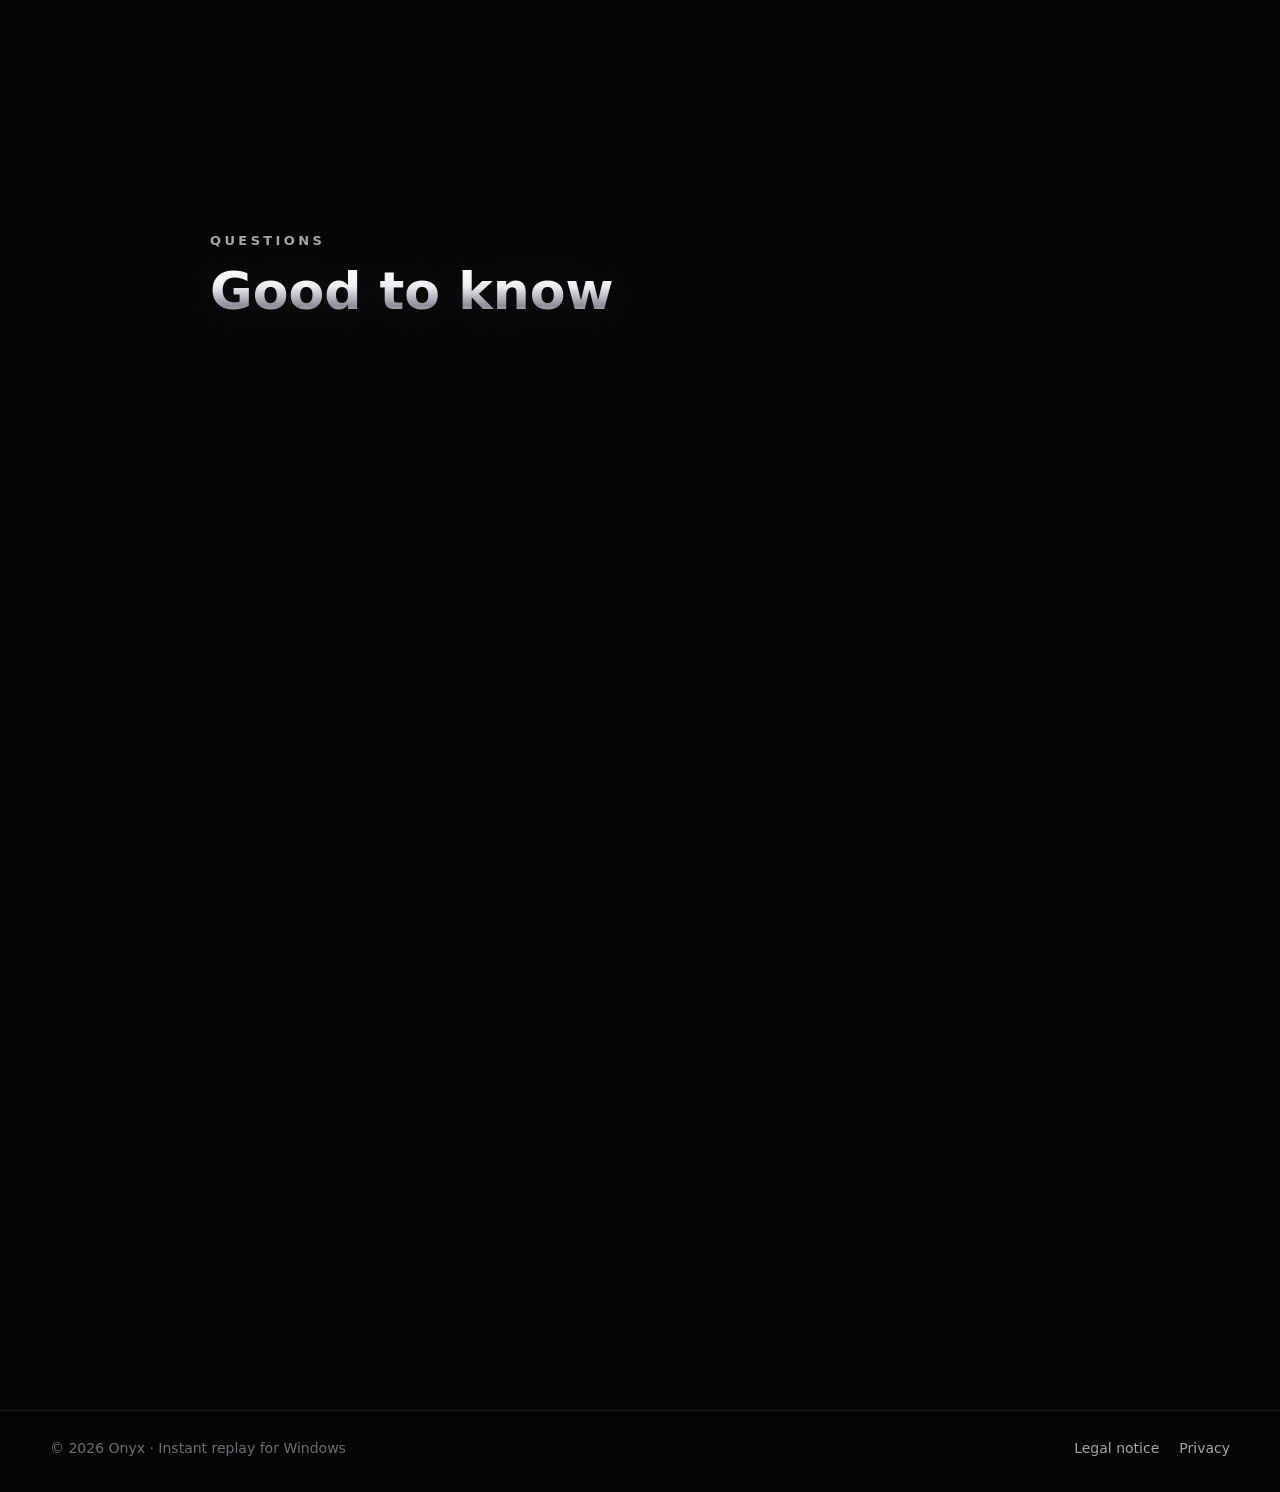
==== commit 792cc130: "Website 0.5.1" ====
--- a/index.html
+++ b/index.html
@@ -10,7 +10,7 @@
   <meta name="theme-color" content="#050506">
   <meta property="og:title" content="Onyx – Instant replay for Windows">
   <meta property="og:description" content="F9 after the play, the last 60 seconds are saved. Overlay in game, fits Discord's upload limit, vertical for TikTok.">
-  <meta property="og:image" content="/media/hero-poster.jpg">
+  <meta property="og:image" content="/media/hero-poster-en.jpg">
   <meta property="og:locale" content="en_US">
   <link rel="alternate" hreflang="en" href="https://onyx-clips.github.io/">
   <link rel="alternate" hreflang="de" href="https://onyx-clips.github.io/de/">
@@ -18,6 +18,8 @@
   <link rel="alternate" hreflang="x-default" href="https://onyx-clips.github.io/">
   <link rel="icon" href="/favicon.ico">
   <link rel="stylesheet" href="/css/site.css">
+  <link rel="expect" href="#foot" blocking="render">
+  <script src="/js/lang.js"></script>
 </head>
 <body>
   <a class="skip" href="#main">Skip to content</a>
@@ -63,11 +65,11 @@
             </a>
             <a class="btn btn-glass btn-big" href="#features">How it works</a>
           </div>
-          <p class="fine" id="releaseLine" data-static>Version 0.5.0 · 104 MB · Windows 10 and 11</p>
+          <p class="fine" id="releaseLine" data-static>Version 0.5.1 · 104 MB · Windows 10 and 11</p>
         </div>
         <div class="hero-phone">
           <div class="phone">
-            <video class="phone-video" src="/media/hero.mp4" poster="/media/hero-poster.jpg" autoplay muted loop playsinline preload="metadata" aria-label="Onyx in 24 seconds"></video>
+            <video class="phone-video" src="/media/hero-en.mp4" poster="/media/hero-poster-en.jpg" autoplay muted loop playsinline preload="metadata" aria-label="Onyx in 24 seconds"></video>
           </div>
           <div class="phone-glow" aria-hidden="true"></div>
         </div>
@@ -100,7 +102,7 @@
         <h2 class="chrome">Onyx in 36 seconds</h2>
       </div>
       <figure class="showcase-frame">
-        <video class="showcase-video" src="/media/showcase.mp4" poster="/media/showcase.jpg" muted loop playsinline preload="none"
+        <video class="showcase-video" src="/media/showcase-en.mp4" poster="/media/showcase-en.jpg" muted loop playsinline preload="none"
                aria-label="Onyx in 36 seconds: recording in the background, F9, overlay, library, Discord, vertical editor, Time Travel and clip year"></video>
       </figure>
     </section>
@@ -118,7 +120,7 @@
             <h3>Your clips right in the game</h3>
             <p><kbd>Alt</kbd>+<kbd>C</kbd> opens the overlay over the game: your newest clip big, the latest ones next to it. Watch, copy for Discord, <kbd>Esc</kbd> takes you back to the game. Onyx injects nothing into the game for this.</p>
           </div>
-          <figure class="shot"><img src="/media/overlay.jpg" alt="The Onyx overlay over the game with the newest clip" loading="lazy" width="1600" height="1200"></figure>
+          <figure class="shot"><img src="/media/overlay-en.jpg" alt="The Onyx overlay over the game with the newest clip" loading="lazy" width="1600" height="1200"></figure>
         </article>
 
         <article class="feature is-flipped">
@@ -126,7 +128,7 @@
             <h3>Straight into Discord, under your limit</h3>
             <p>“Copy for Discord”, and Onyx automatically brings the clip under your upload limit: 20&nbsp;MB without Nitro, 50&nbsp;MB with Nitro Basic, 1&nbsp;GB with Nitro. Then just <kbd>Ctrl</kbd>+<kbd>V</kbd> in Discord.</p>
           </div>
-          <figure class="shot shot-tall"><img src="/media/discord.jpg" alt="Clip details with the button to copy it for Discord" loading="lazy" width="600" height="1014"></figure>
+          <figure class="shot shot-tall"><img src="/media/discord-en.jpg" alt="Clip details with the button to copy it for Discord" loading="lazy" width="600" height="1014"></figure>
         </article>
 
         <article class="feature">
@@ -134,7 +136,7 @@
             <h3>Vertical for TikTok</h3>
             <p>Switch on vertical in the editor once, and the landscape clip becomes 9:16. Plus trimming, speed from 0.25× to 2×, your own music and six transitions. Several clips can be combined into one.</p>
           </div>
-          <figure class="shot"><img src="/media/hochkant.jpg" alt="The clip editor with vertical 9:16, crop, speed and audio" loading="lazy" width="1600" height="1000"></figure>
+          <figure class="shot"><img src="/media/hochkant-en.jpg" alt="The clip editor with vertical 9:16, crop, speed and audio" loading="lazy" width="1600" height="1000"></figure>
         </article>
 
         <article class="feature is-flipped">
@@ -142,7 +144,7 @@
             <h3>Hands full? Just say it</h3>
             <p>With the voice command, “Clip that” into the mic is enough. Recognition runs only on your PC, offline. You pick the phrase yourself and can try it right away.</p>
           </div>
-          <figure class="shot"><img src="/media/voice.jpg" alt="Settings: hotkeys and voice command" loading="lazy" width="900" height="388"></figure>
+          <figure class="shot"><img src="/media/voice-en.jpg" alt="Settings: hotkeys and voice command" loading="lazy" width="900" height="374"></figure>
         </article>
 
         <article class="feature">
@@ -150,7 +152,7 @@
             <h3>Time Travel</h3>
             <p>Rediscover old clips: one after another, right for Like, left to move on. Like Tinder, just with your best moments.</p>
           </div>
-          <figure class="shot"><img src="/media/zeitreise.jpg?v=2" alt="Time Travel with an old clip and the buttons Nope, Like and view full size below it" loading="lazy" width="1200" height="1020"></figure>
+          <figure class="shot"><img src="/media/zeitreise-en.jpg" alt="Time Travel with an old clip and the buttons Nope, Like and view full size below it" loading="lazy" width="1200" height="1020"></figure>
         </article>
 
         <article class="feature is-flipped">
@@ -158,7 +160,7 @@
             <h3>Your clip year</h3>
             <p>Every day with clips at a glance, your longest streak and your best day. Right on the home page.</p>
           </div>
-          <figure class="shot"><img src="/media/clipjahr.jpg" alt="The clip year with calendar and statistics" loading="lazy" width="1200" height="434"></figure>
+          <figure class="shot"><img src="/media/clipjahr-en.jpg" alt="The clip year with calendar and statistics" loading="lazy" width="1200" height="434"></figure>
         </article>
 
         <ul class="more" aria-label="Also">
@@ -188,7 +190,7 @@
             <span class="chip">NVIDIA · NVENC</span><span class="chip">AMD · AMF</span><span class="chip">Intel · Quick Sync</span>
           </div>
         </div>
-        <figure class="shot"><img src="/media/settings.jpg" alt="Recording settings with the encoder on automatic (NVENC)" loading="lazy" width="900" height="692"></figure>
+        <figure class="shot"><img src="/media/settings-en.jpg" alt="Recording settings with the encoder on automatic (NVENC)" loading="lazy" width="900" height="712"></figure>
       </div>
     </section>
 
@@ -251,12 +253,12 @@
           <svg viewBox="0 0 24 24" aria-hidden="true"><path d="M12 3v12m0 0-5-5m5 5 5-5M4 19h16" fill="none" stroke="currentColor" stroke-width="2" stroke-linecap="round" stroke-linejoin="round"/></svg>
           Download for Windows
         </a>
-        <p class="fine" id="releaseLine2" data-static>Version 0.5.0 · 104 MB · Windows 10 and 11</p>
+        <p class="fine" id="releaseLine2" data-static>Version 0.5.1 · 104 MB · Windows 10 and 11</p>
       </div>
     </section>
   </main>
 
-  <footer class="foot">
+  <footer class="foot" id="foot">
     <div class="wrap foot-inner">
       <span>© <span id="year">2026</span> Onyx · Instant replay for Windows</span>
       <nav aria-label="Legal"><a href="/imprint/">Legal notice</a><a href="/privacy/">Privacy</a></nav>
--- a/css/site.css
+++ b/css/site.css
@@ -107,8 +107,33 @@
 .langs { display: flex; gap: 2px; padding: 3px; border-radius: 999px; background: rgba(255, 255, 255, 0.04); box-shadow: inset 0 0 0 1px var(--line); }
 .brand + .langs { margin-left: auto; }
 .langs a { padding: 6px 9px; border-radius: 999px; color: var(--text-3); text-decoration: none; font: 600 12px/1 var(--font-display); letter-spacing: 0.1em; transition: color 0.2s, background 0.2s; }
-.langs a:hover { color: var(--text-1); }
+.langs a:hover { color: var(--text-1); background: rgba(255, 255, 255, 0.07); }
+.langs a:focus-visible { outline: 2px solid #fff; outline-offset: 2px; }
 .langs a[aria-current="page"] { color: var(--on-accent); background: var(--accent); }
+
+/* Changing the language (or the page): instead of a hard reload the old text fades out and the new one in
+   (one after the other, never two texts on top of each other), while the logo, the phone and the big white
+   download button stay where they are (no flash of white) and the white pill slides over to the new
+   language. lang.js keeps the spot on the page; browsers without cross-document view transitions simply
+   load the page. */
+@view-transition { navigation: auto; }
+.langs a[aria-current="page"] { view-transition-name: lang-current; }
+.top .brand { view-transition-name: brand; }
+.phone { view-transition-name: hero-phone; }
+.hero .cta .btn-primary { view-transition-name: hero-download; }
+::view-transition-old(root) { animation: vt-out 0.14s ease-in both; }
+::view-transition-new(root) { animation: vt-in 0.26s ease-out 0.1s both; }
+@keyframes vt-out { to { opacity: 0; } }
+@keyframes vt-in { from { opacity: 0; } }
+::view-transition-group(lang-current) { animation-duration: 0.45s; animation-timing-function: var(--ease); }
+::view-transition-old(lang-current), ::view-transition-new(lang-current) { animation-duration: 0.3s; }
+::view-transition-group(hero-phone), ::view-transition-group(brand), ::view-transition-group(hero-download) { animation-duration: 0.3s; animation-timing-function: var(--ease); }
+/* the phone: the last picture stays until the new video (loading from the same second) is laid over it */
+::view-transition-old(hero-phone) { animation: none; mix-blend-mode: normal; }
+::view-transition-new(hero-phone) { animation: vt-in 0.3s ease-out 0.15s both; mix-blend-mode: normal; }
+@media (prefers-reduced-motion: reduce) {
+  @view-transition { navigation: none; }
+}
 
 /* ───────── Hero ───────── */
 .hero { position: relative; overflow: hidden; padding: 72px 0 56px; }
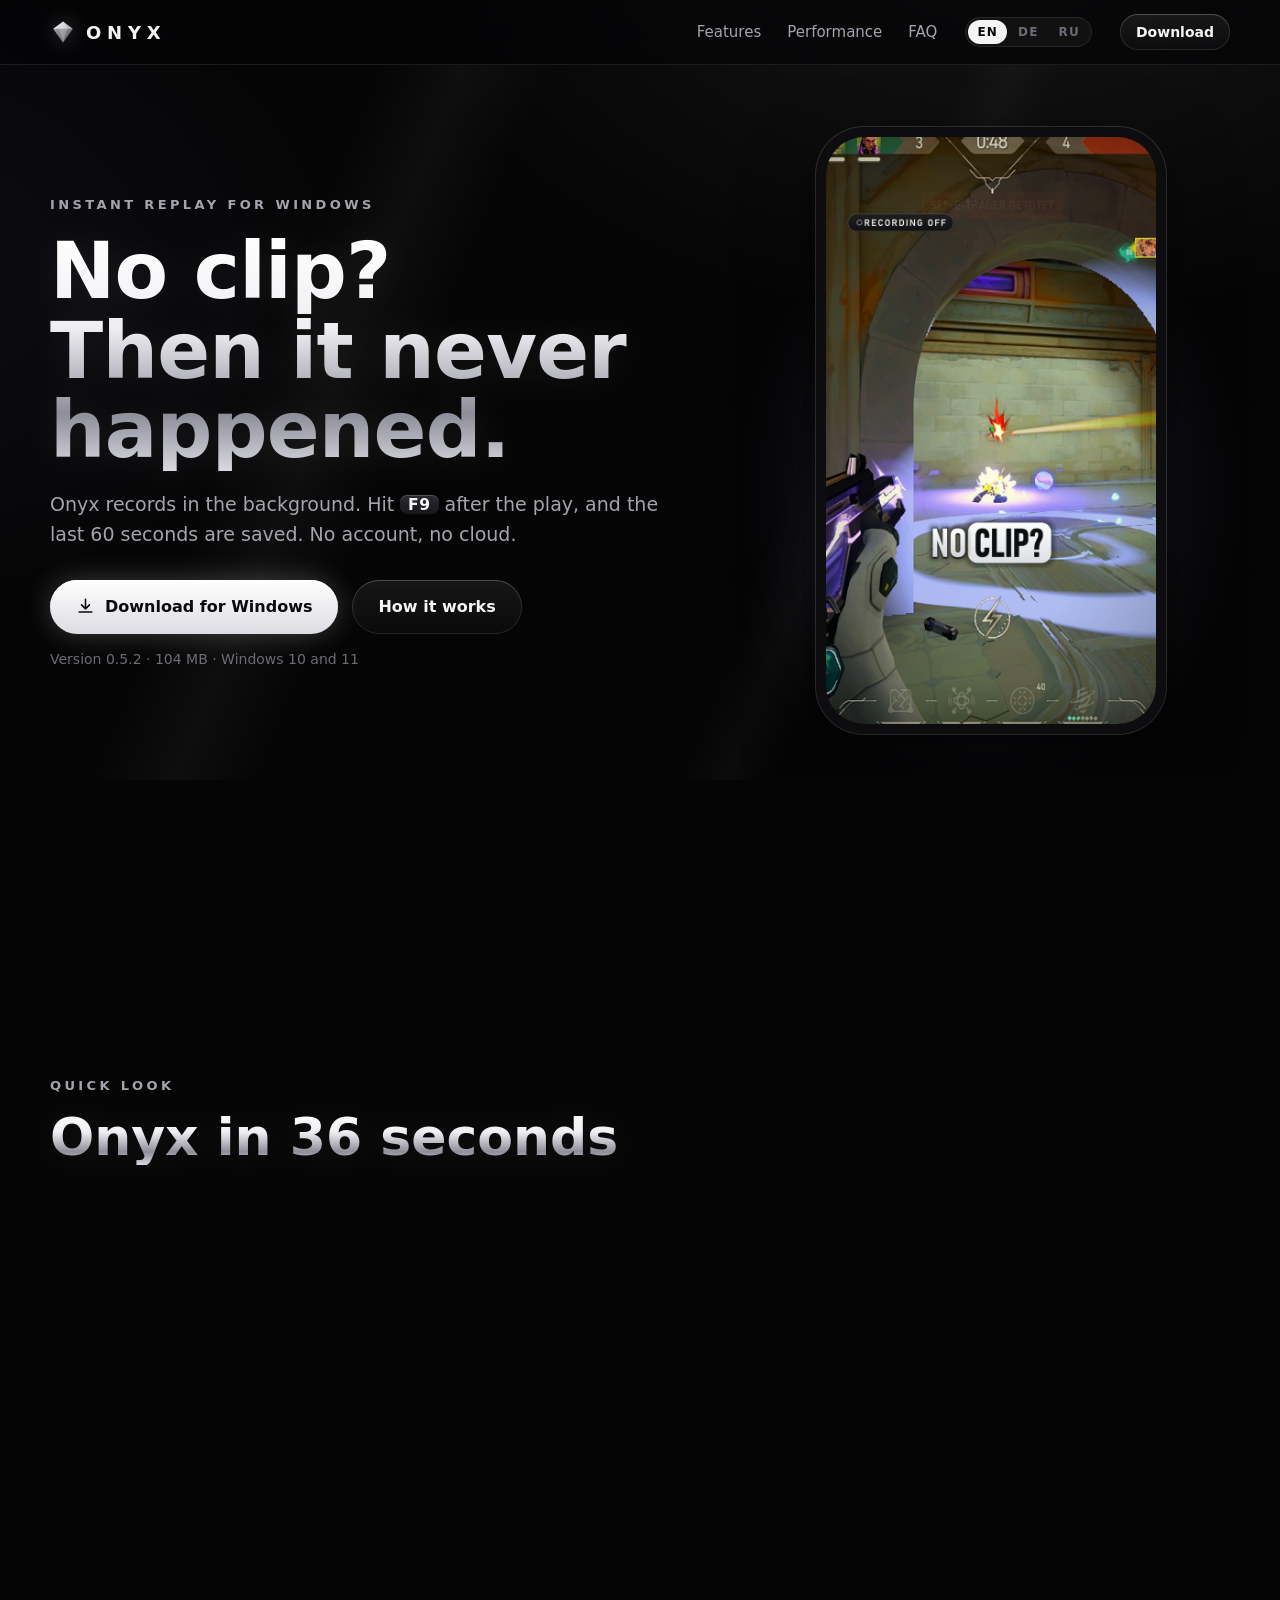
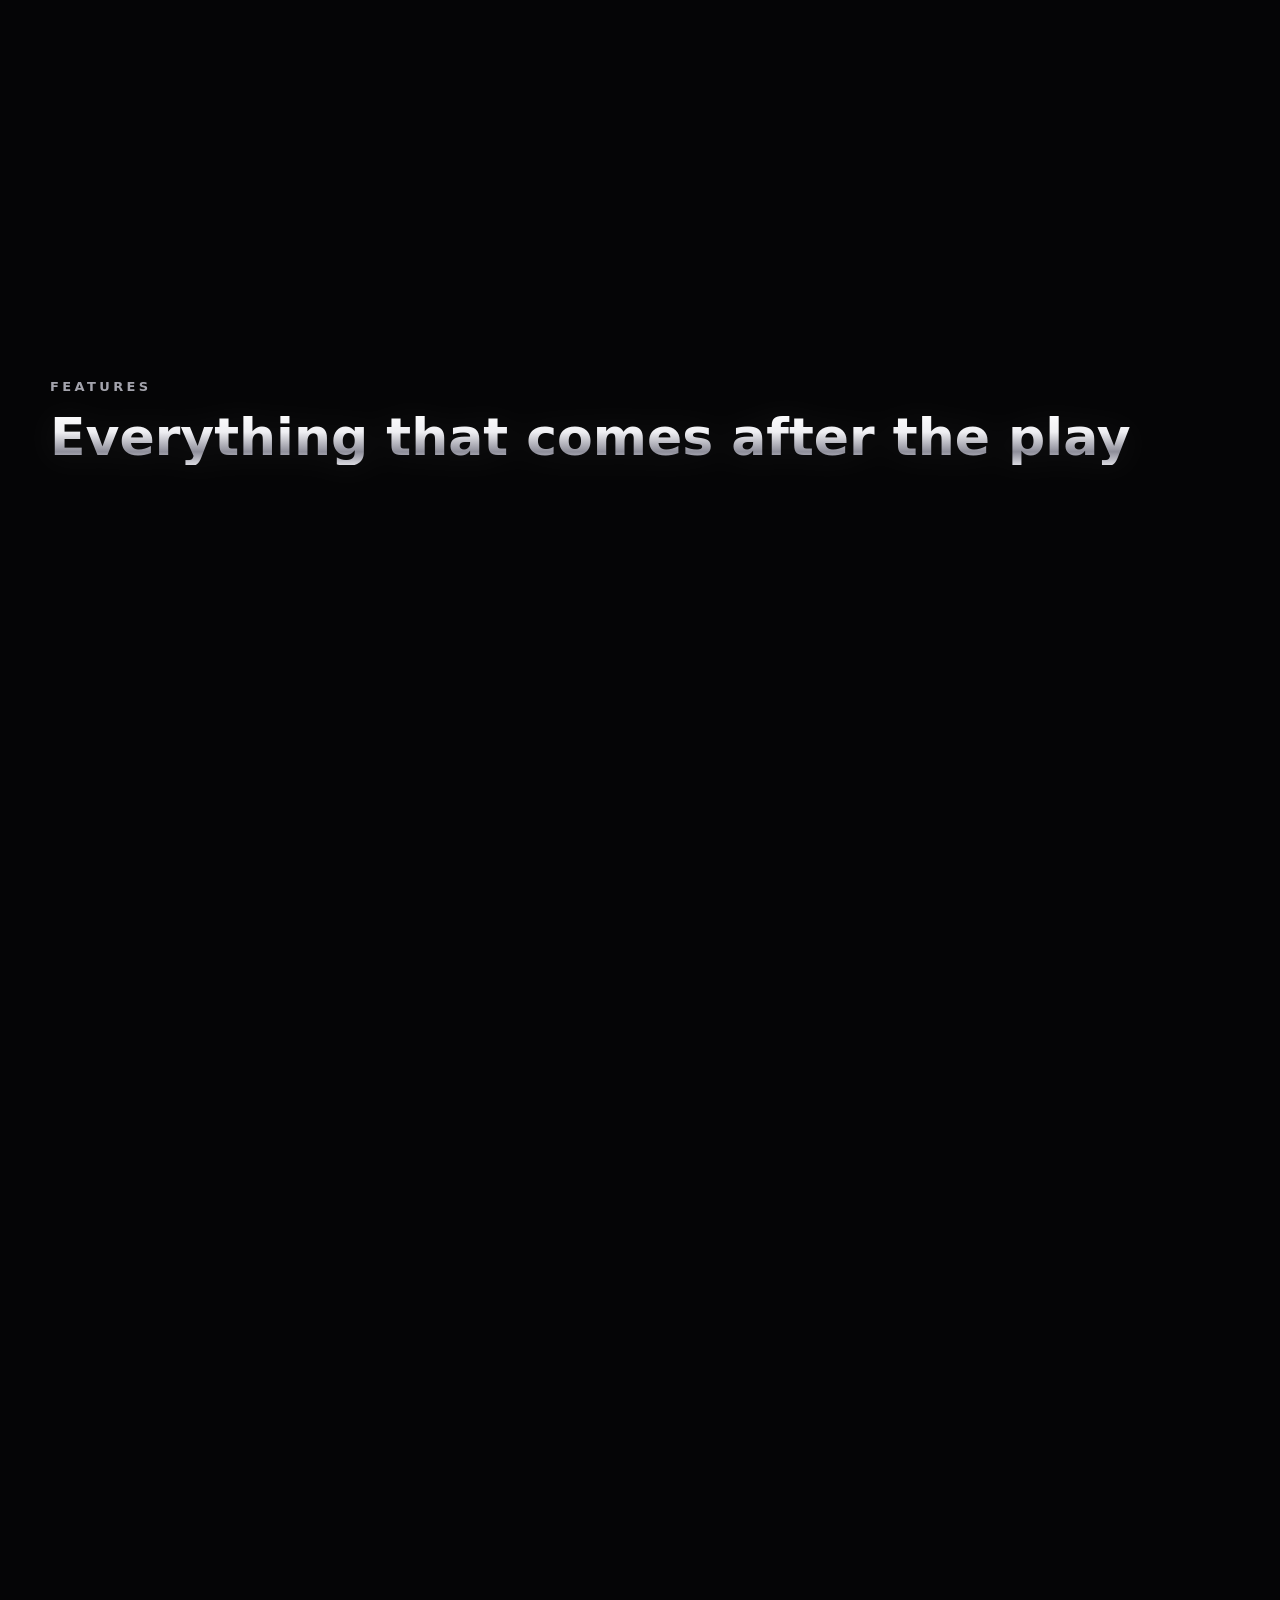
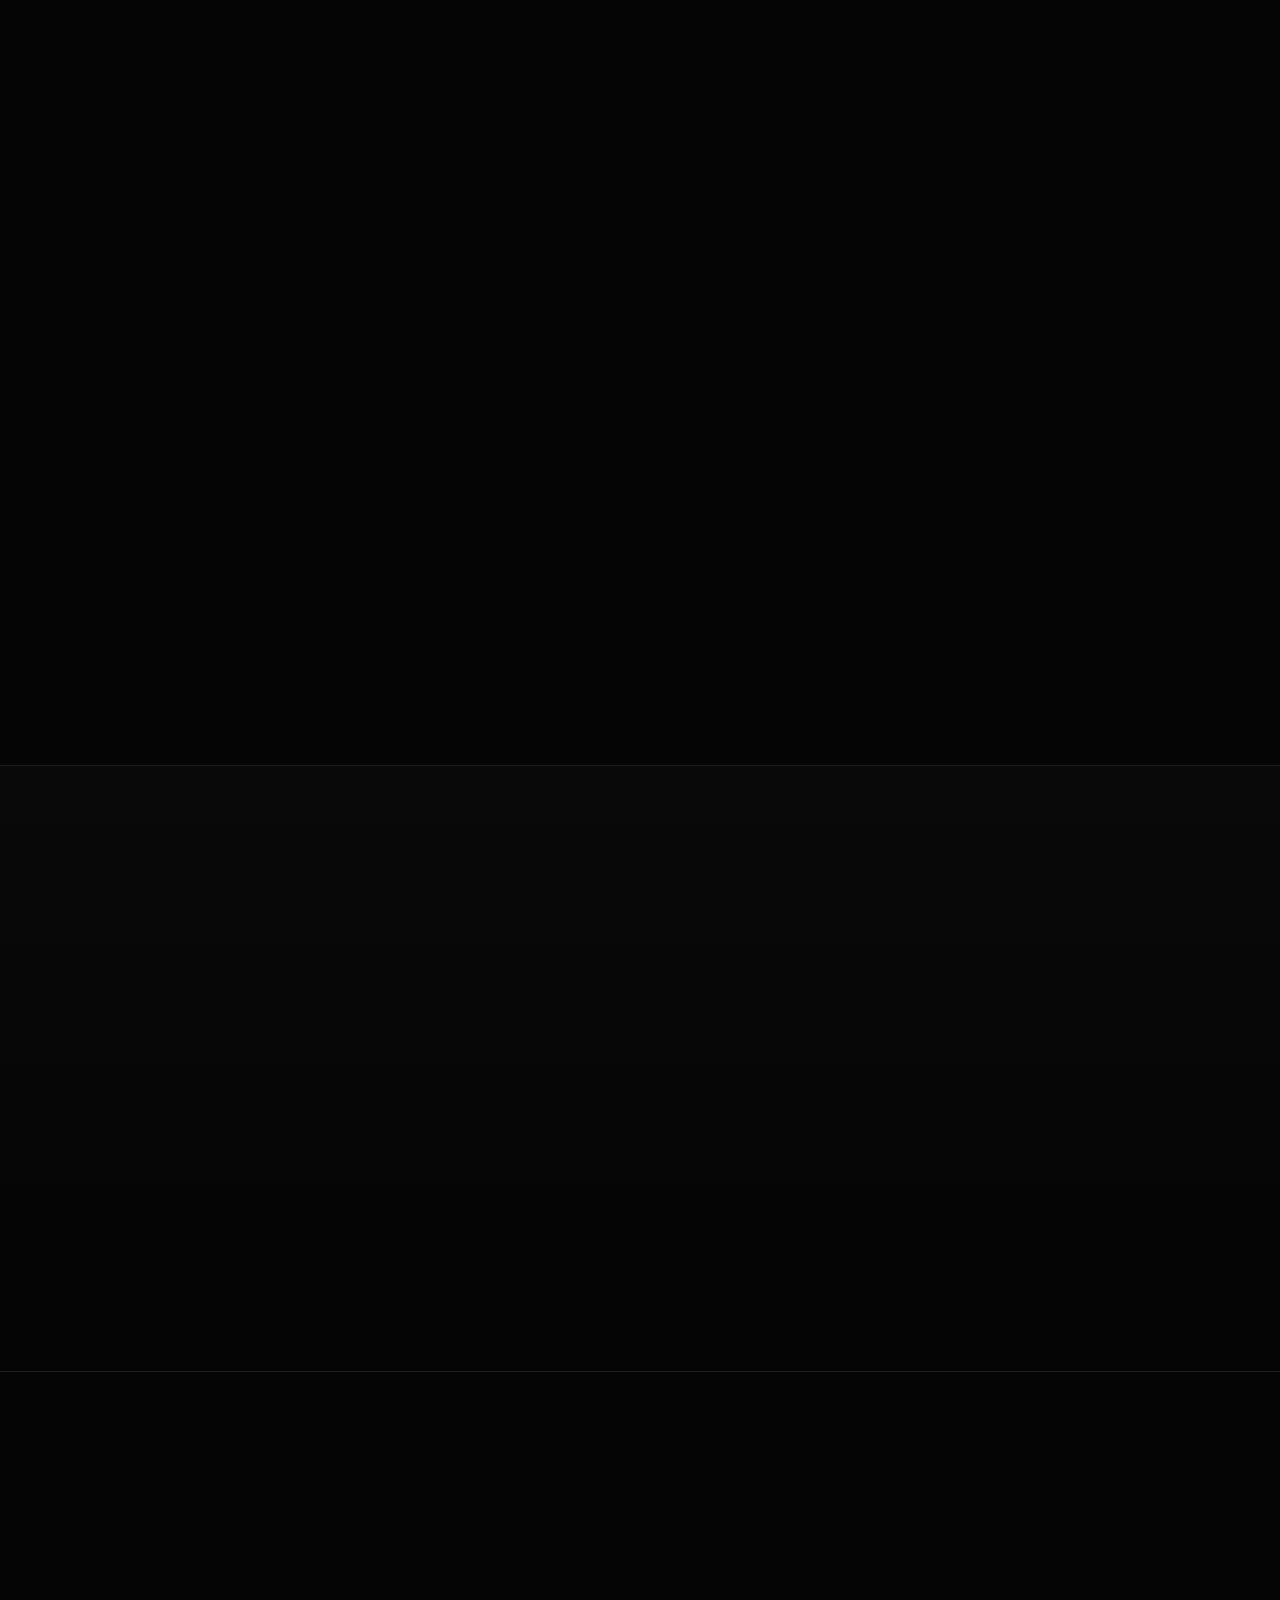
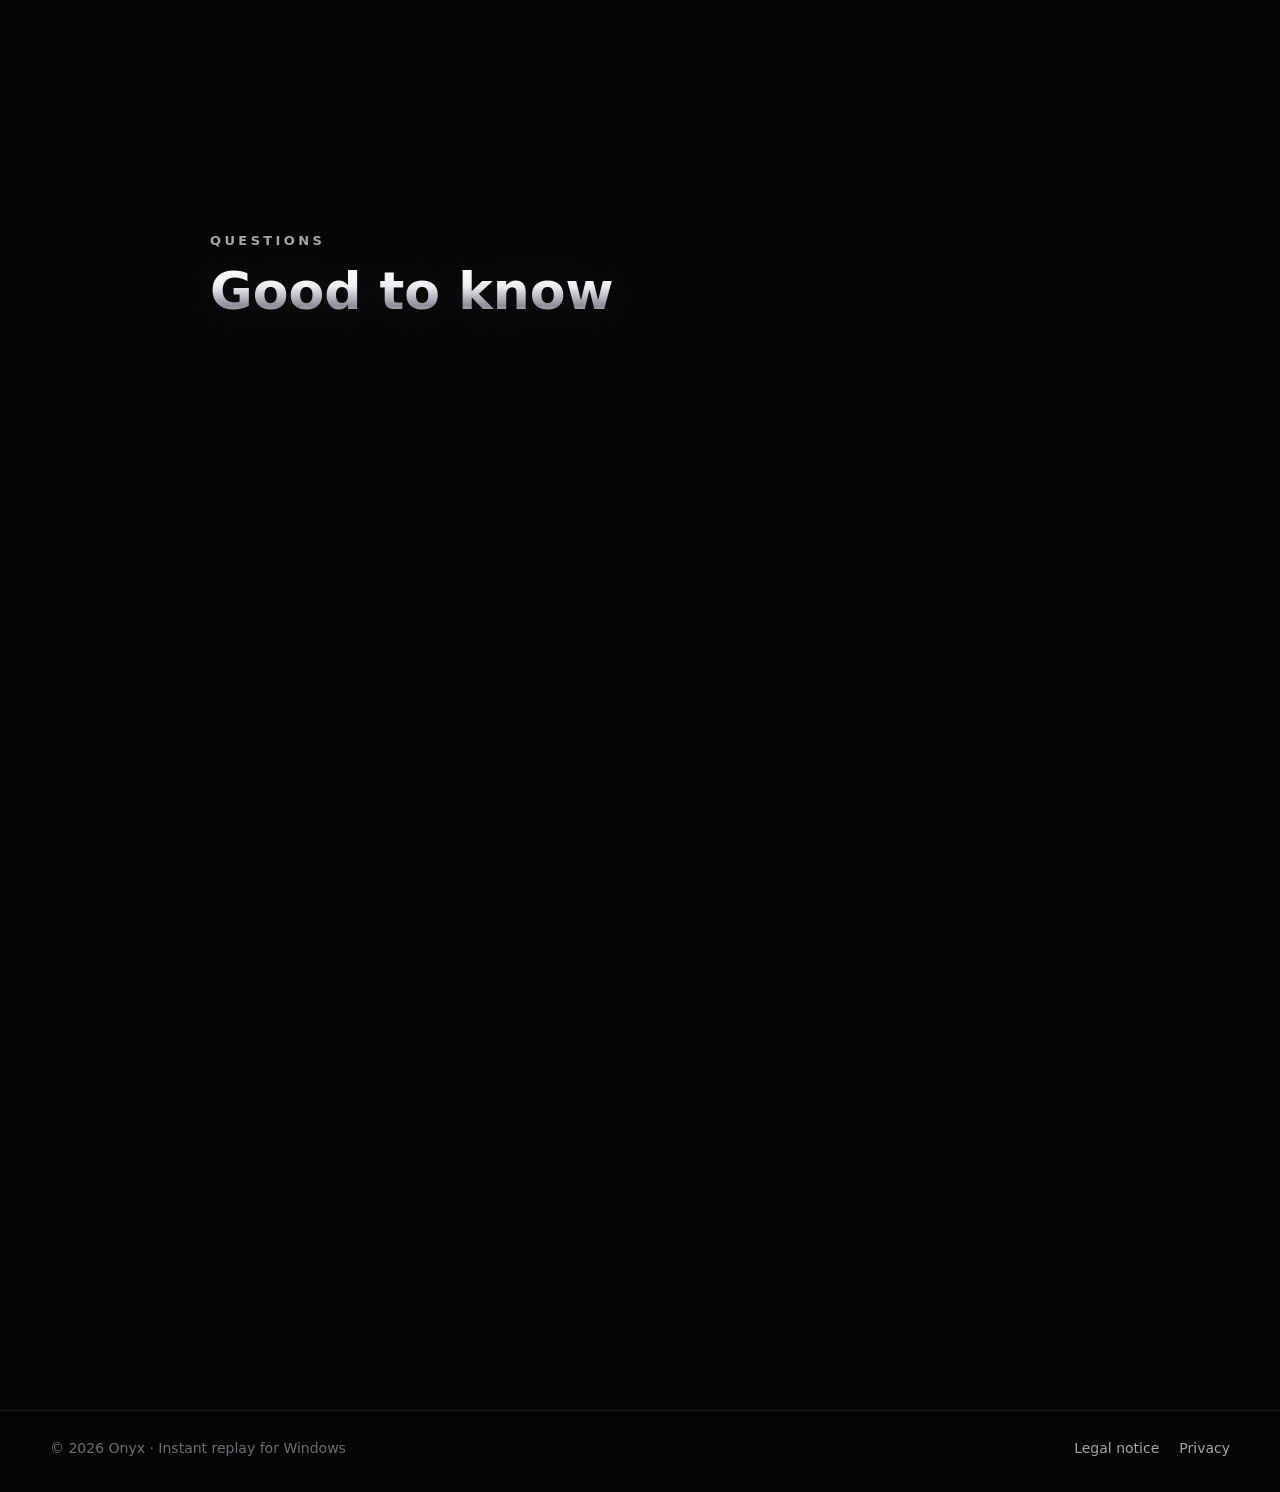
==== commit 175cfb3b: "Website 0.5.2" ====
--- a/index.html
+++ b/index.html
@@ -65,7 +65,7 @@
             </a>
             <a class="btn btn-glass btn-big" href="#features">How it works</a>
           </div>
-          <p class="fine" id="releaseLine" data-static>Version 0.5.1 · 104 MB · Windows 10 and 11</p>
+          <p class="fine" id="releaseLine" data-static>Version 0.5.2 · 104 MB · Windows 10 and 11</p>
         </div>
         <div class="hero-phone">
           <div class="phone">
@@ -166,7 +166,7 @@
         <ul class="more" aria-label="Also">
           <li><b>Any clip length</b> from 10 seconds to 10 minutes</li>
           <li><b>Game audio only</b> without Discord and music in the clip</li>
-          <li><b>Microphone</b> on its own track, with noise suppression</li>
+          <li><b>Microphone</b> on its own track, with RNNoise noise suppression</li>
           <li><b>Recap</b> after playing with your new clips</li>
           <li><b>Invisible in streams</b>: only you see notices and the overlay</li>
           <li><b>Clean-up</b> by age or storage, favorites stay</li>
@@ -253,7 +253,7 @@
           <svg viewBox="0 0 24 24" aria-hidden="true"><path d="M12 3v12m0 0-5-5m5 5 5-5M4 19h16" fill="none" stroke="currentColor" stroke-width="2" stroke-linecap="round" stroke-linejoin="round"/></svg>
           Download for Windows
         </a>
-        <p class="fine" id="releaseLine2" data-static>Version 0.5.1 · 104 MB · Windows 10 and 11</p>
+        <p class="fine" id="releaseLine2" data-static>Version 0.5.2 · 104 MB · Windows 10 and 11</p>
       </div>
     </section>
   </main>
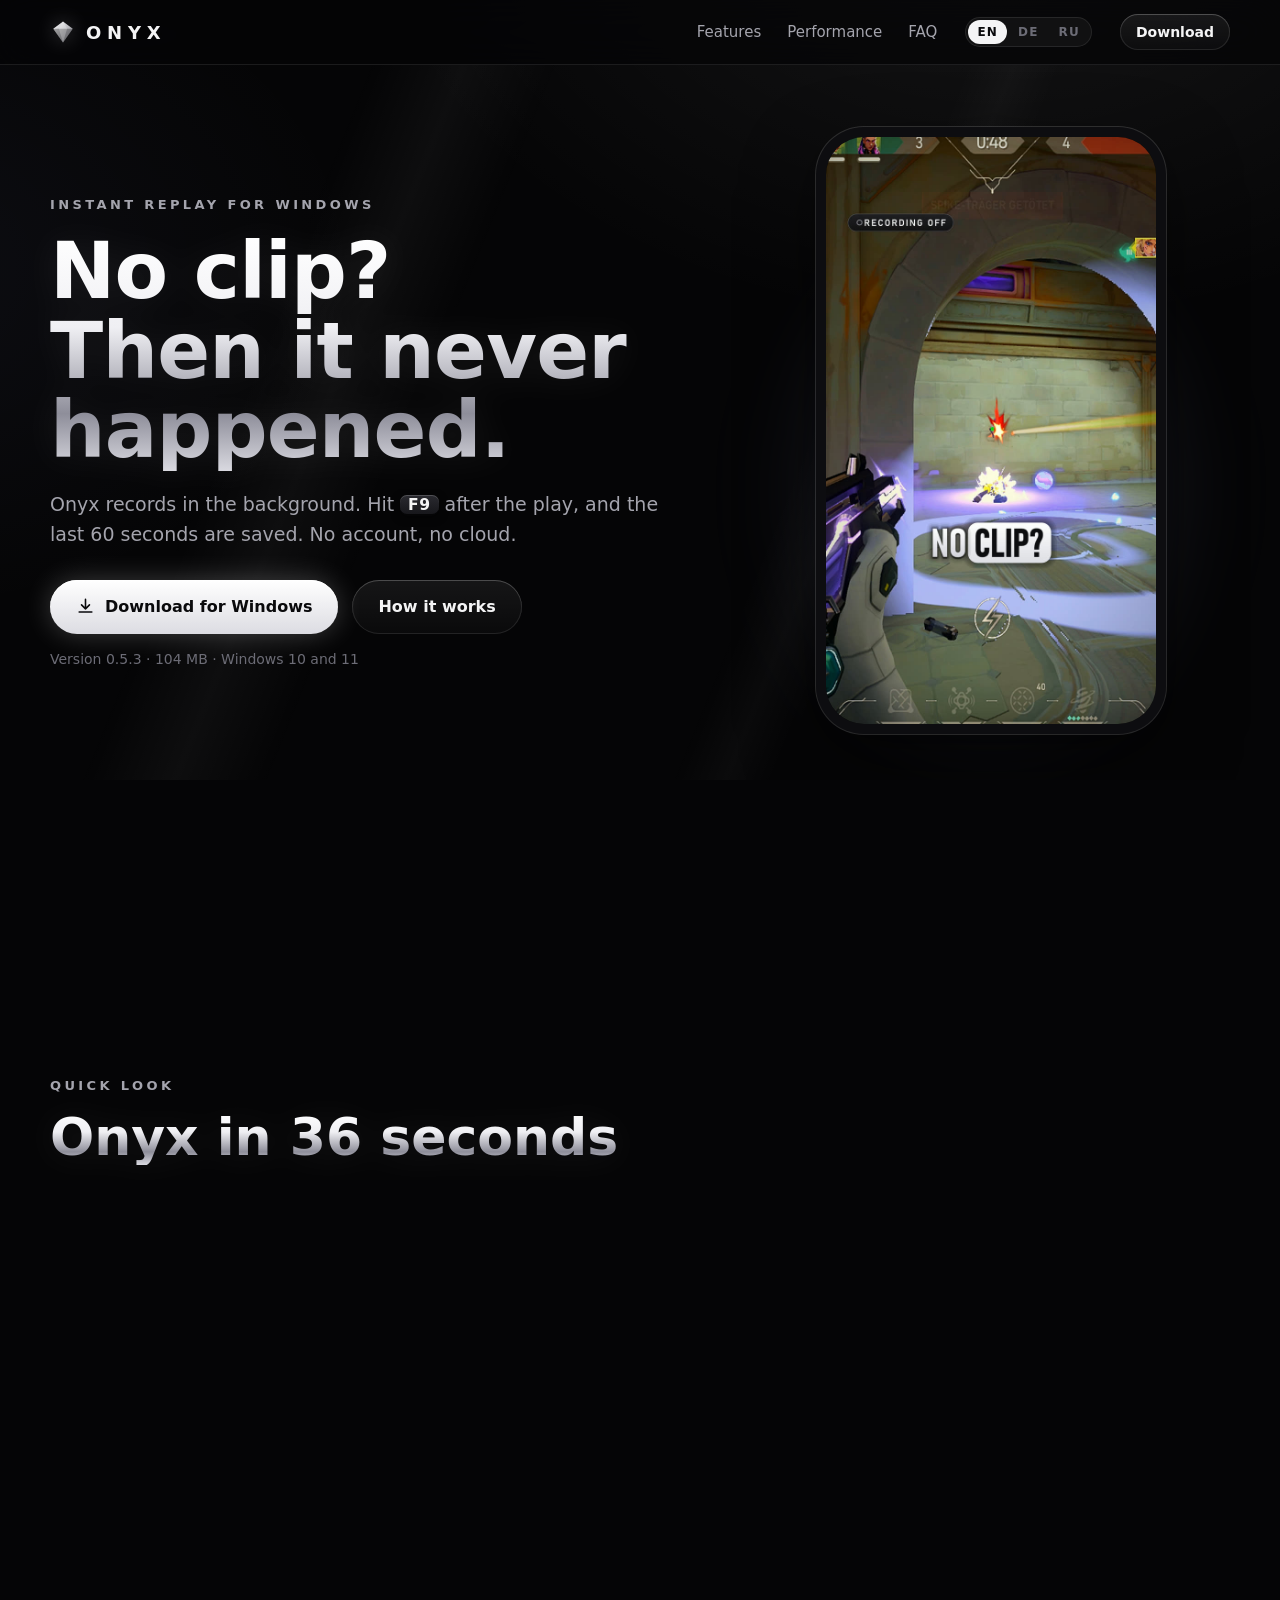
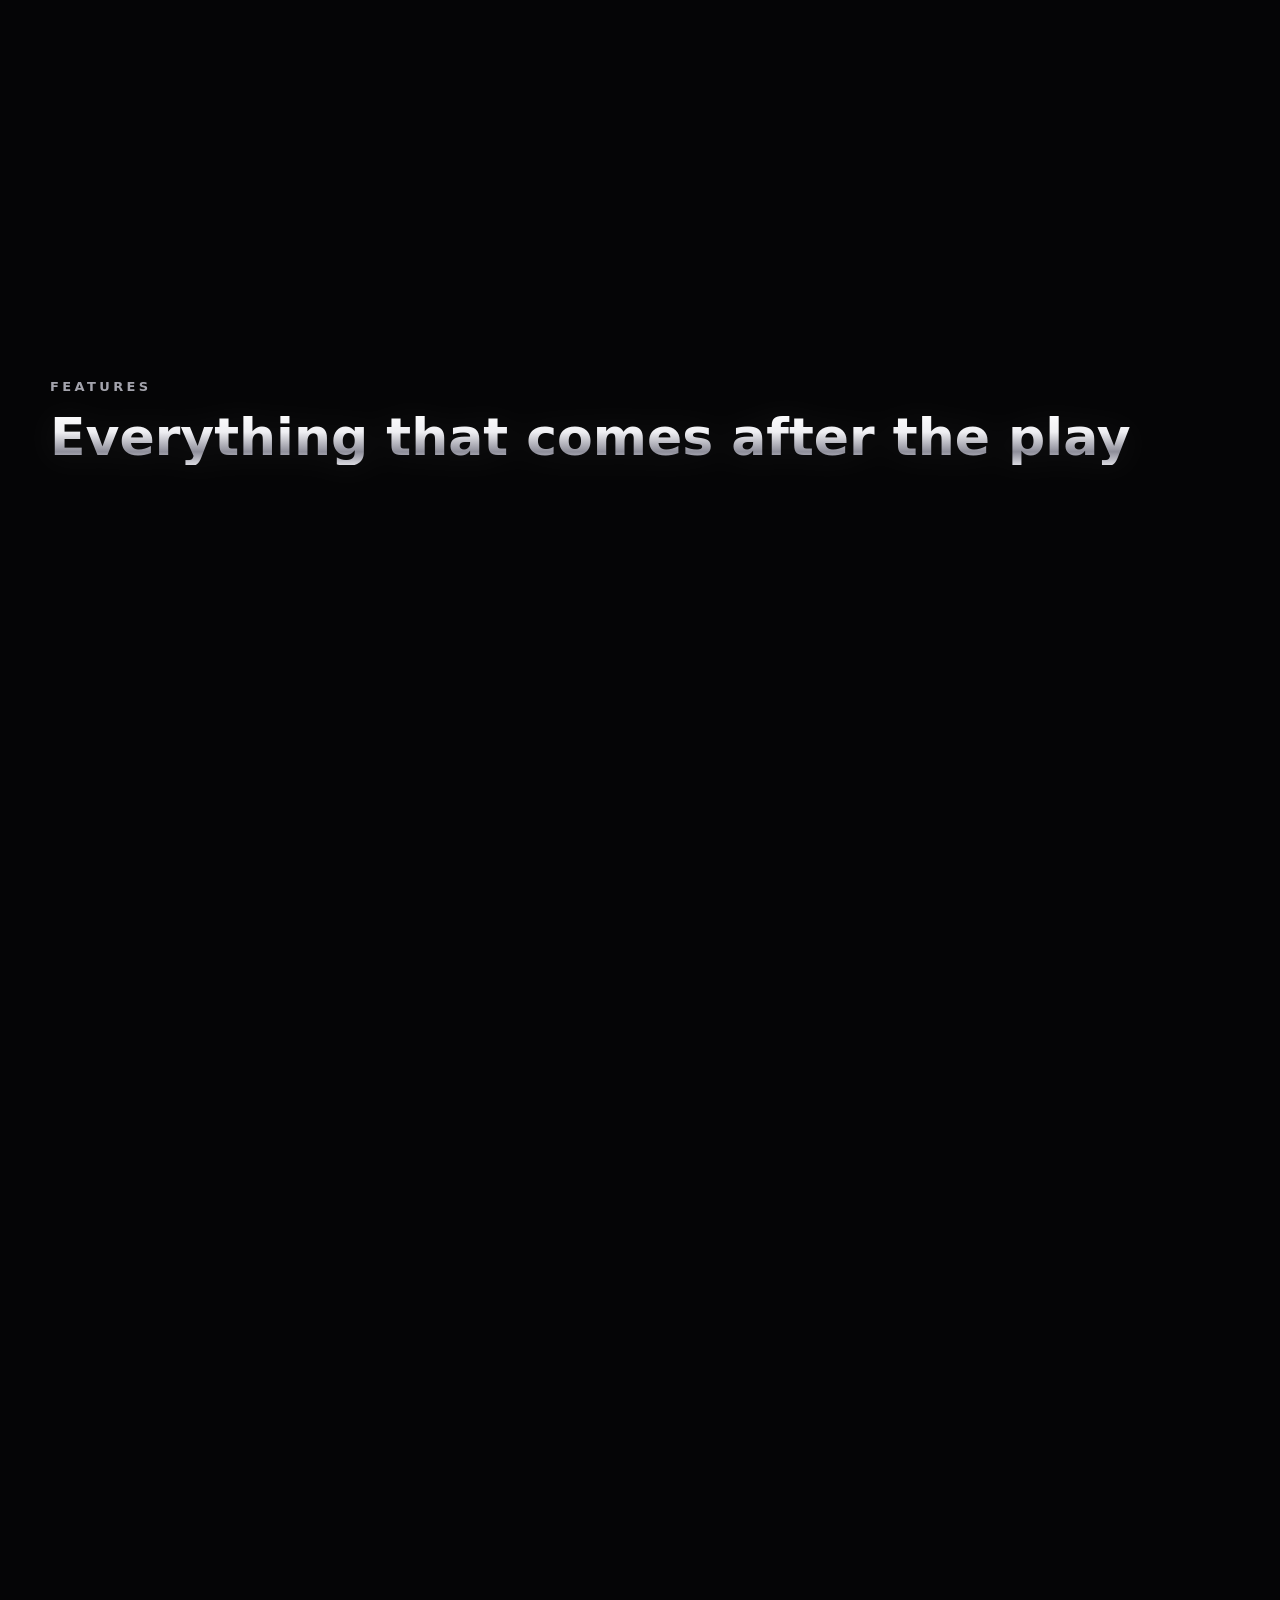
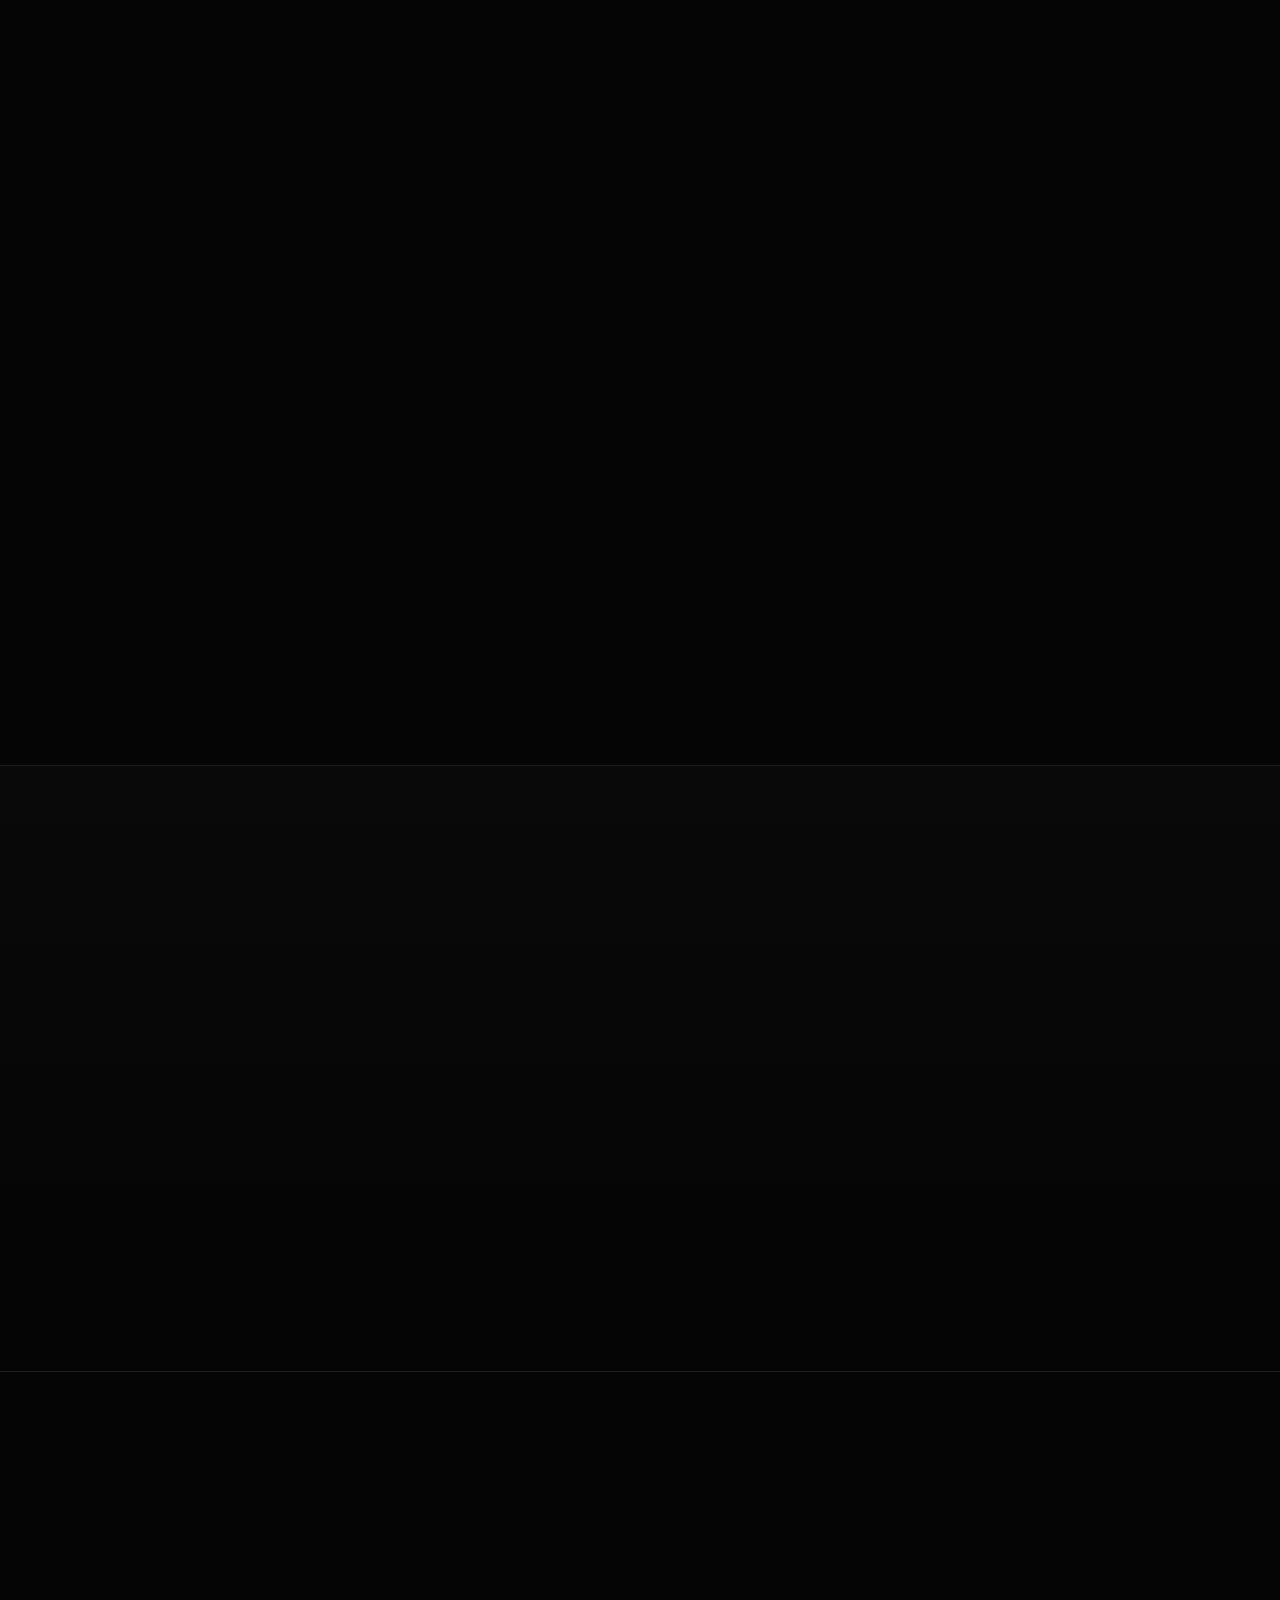
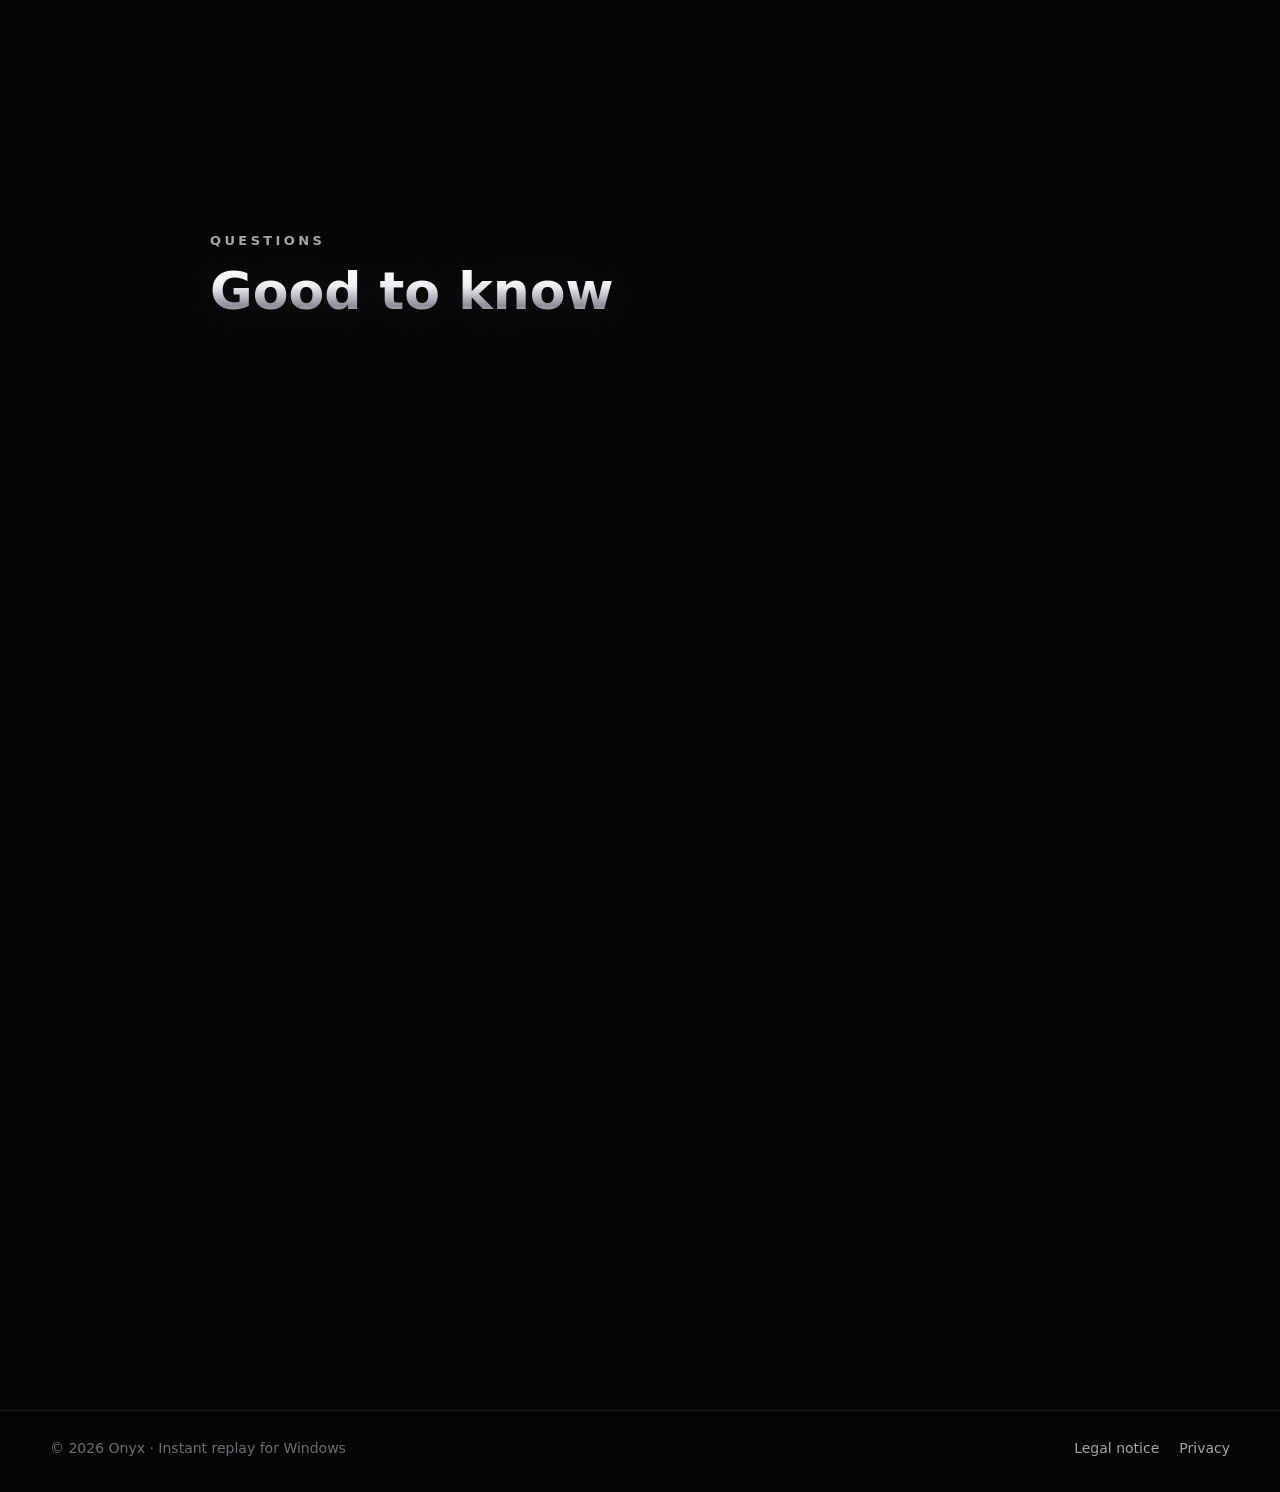
==== commit 1435780d: "Website 0.5.3" ====
--- a/index.html
+++ b/index.html
@@ -65,7 +65,7 @@
             </a>
             <a class="btn btn-glass btn-big" href="#features">How it works</a>
           </div>
-          <p class="fine" id="releaseLine" data-static>Version 0.5.2 · 104 MB · Windows 10 and 11</p>
+          <p class="fine" id="releaseLine" data-static>Version 0.5.3 · 104 MB · Windows 10 and 11</p>
         </div>
         <div class="hero-phone">
           <div class="phone">
@@ -166,7 +166,7 @@
         <ul class="more" aria-label="Also">
           <li><b>Any clip length</b> from 10 seconds to 10 minutes</li>
           <li><b>Game audio only</b> without Discord and music in the clip</li>
-          <li><b>Microphone</b> on its own track, with RNNoise noise suppression</li>
+          <li><b>Microphone</b> heard in the clip, plus on its own track</li>
           <li><b>Recap</b> after playing with your new clips</li>
           <li><b>Invisible in streams</b>: only you see notices and the overlay</li>
           <li><b>Clean-up</b> by age or storage, favorites stay</li>
@@ -253,7 +253,7 @@
           <svg viewBox="0 0 24 24" aria-hidden="true"><path d="M12 3v12m0 0-5-5m5 5 5-5M4 19h16" fill="none" stroke="currentColor" stroke-width="2" stroke-linecap="round" stroke-linejoin="round"/></svg>
           Download for Windows
         </a>
-        <p class="fine" id="releaseLine2" data-static>Version 0.5.2 · 104 MB · Windows 10 and 11</p>
+        <p class="fine" id="releaseLine2" data-static>Version 0.5.3 · 104 MB · Windows 10 and 11</p>
       </div>
     </section>
   </main>
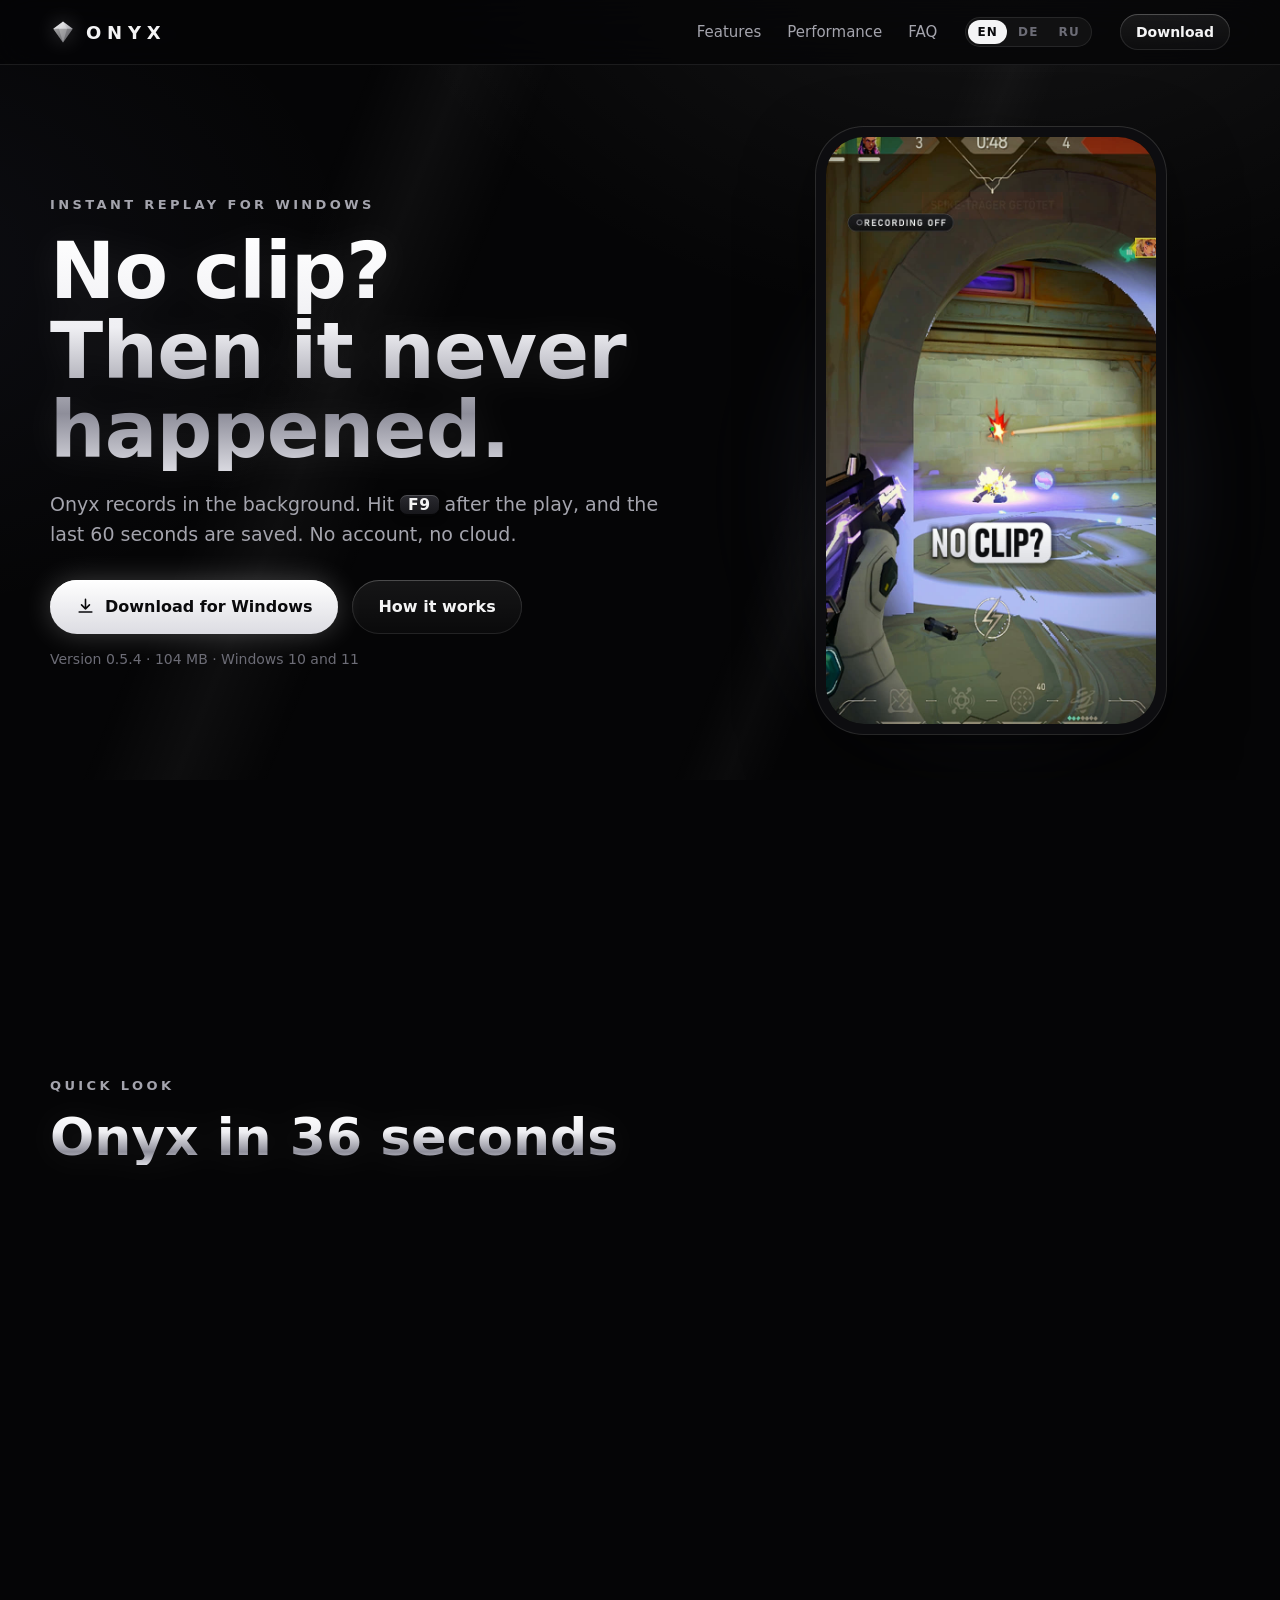
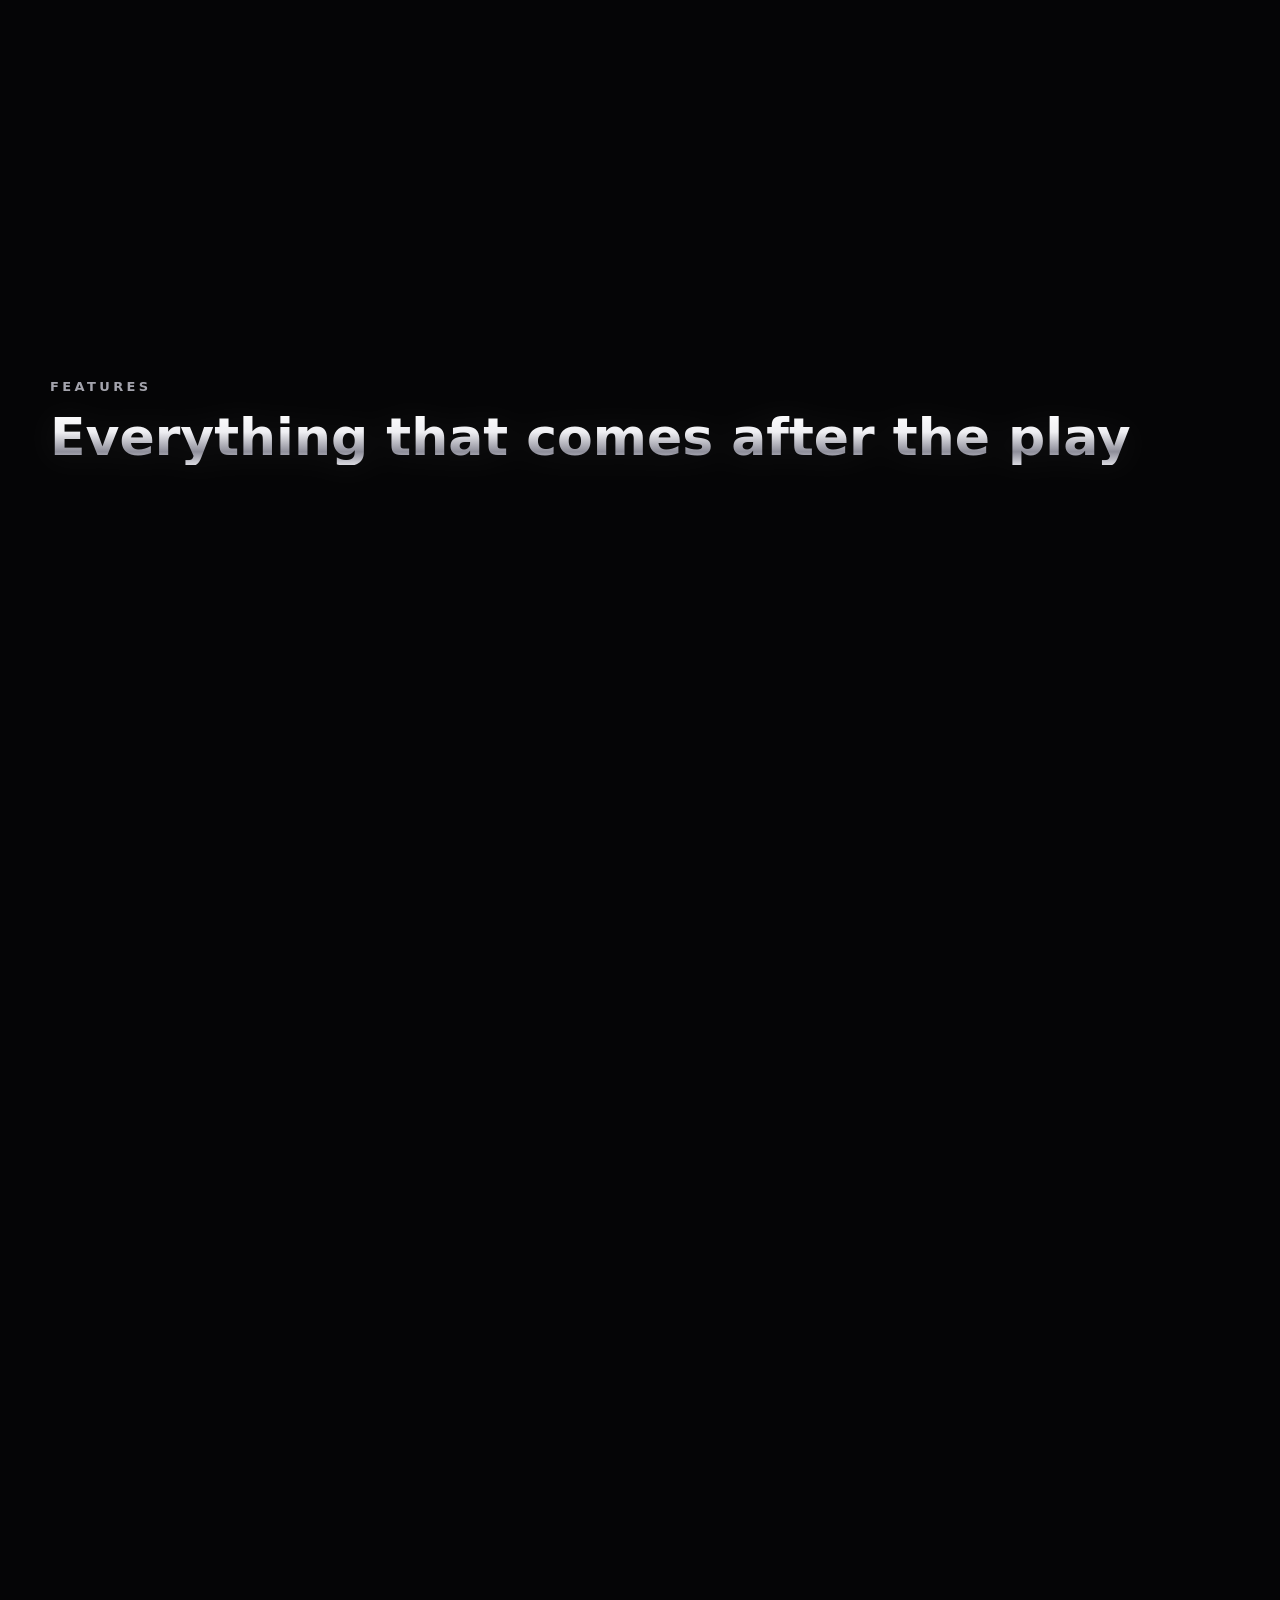
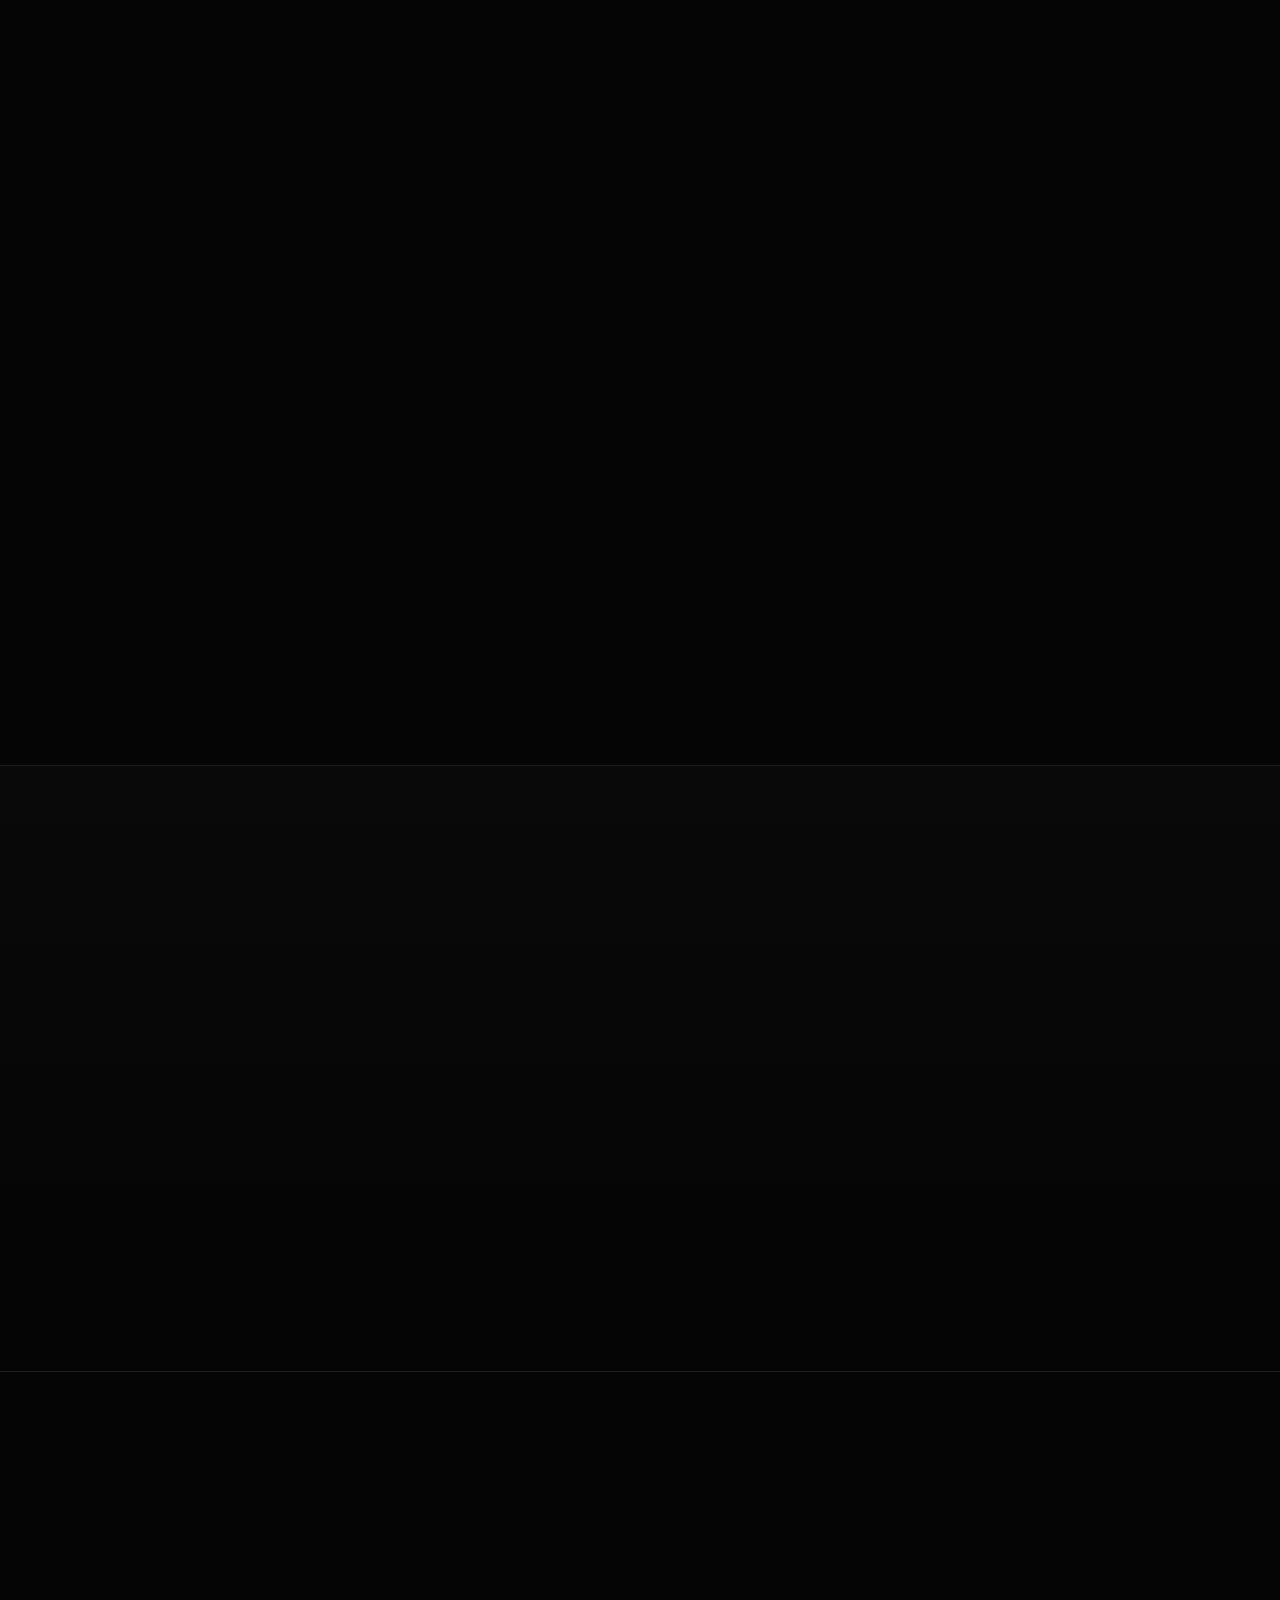
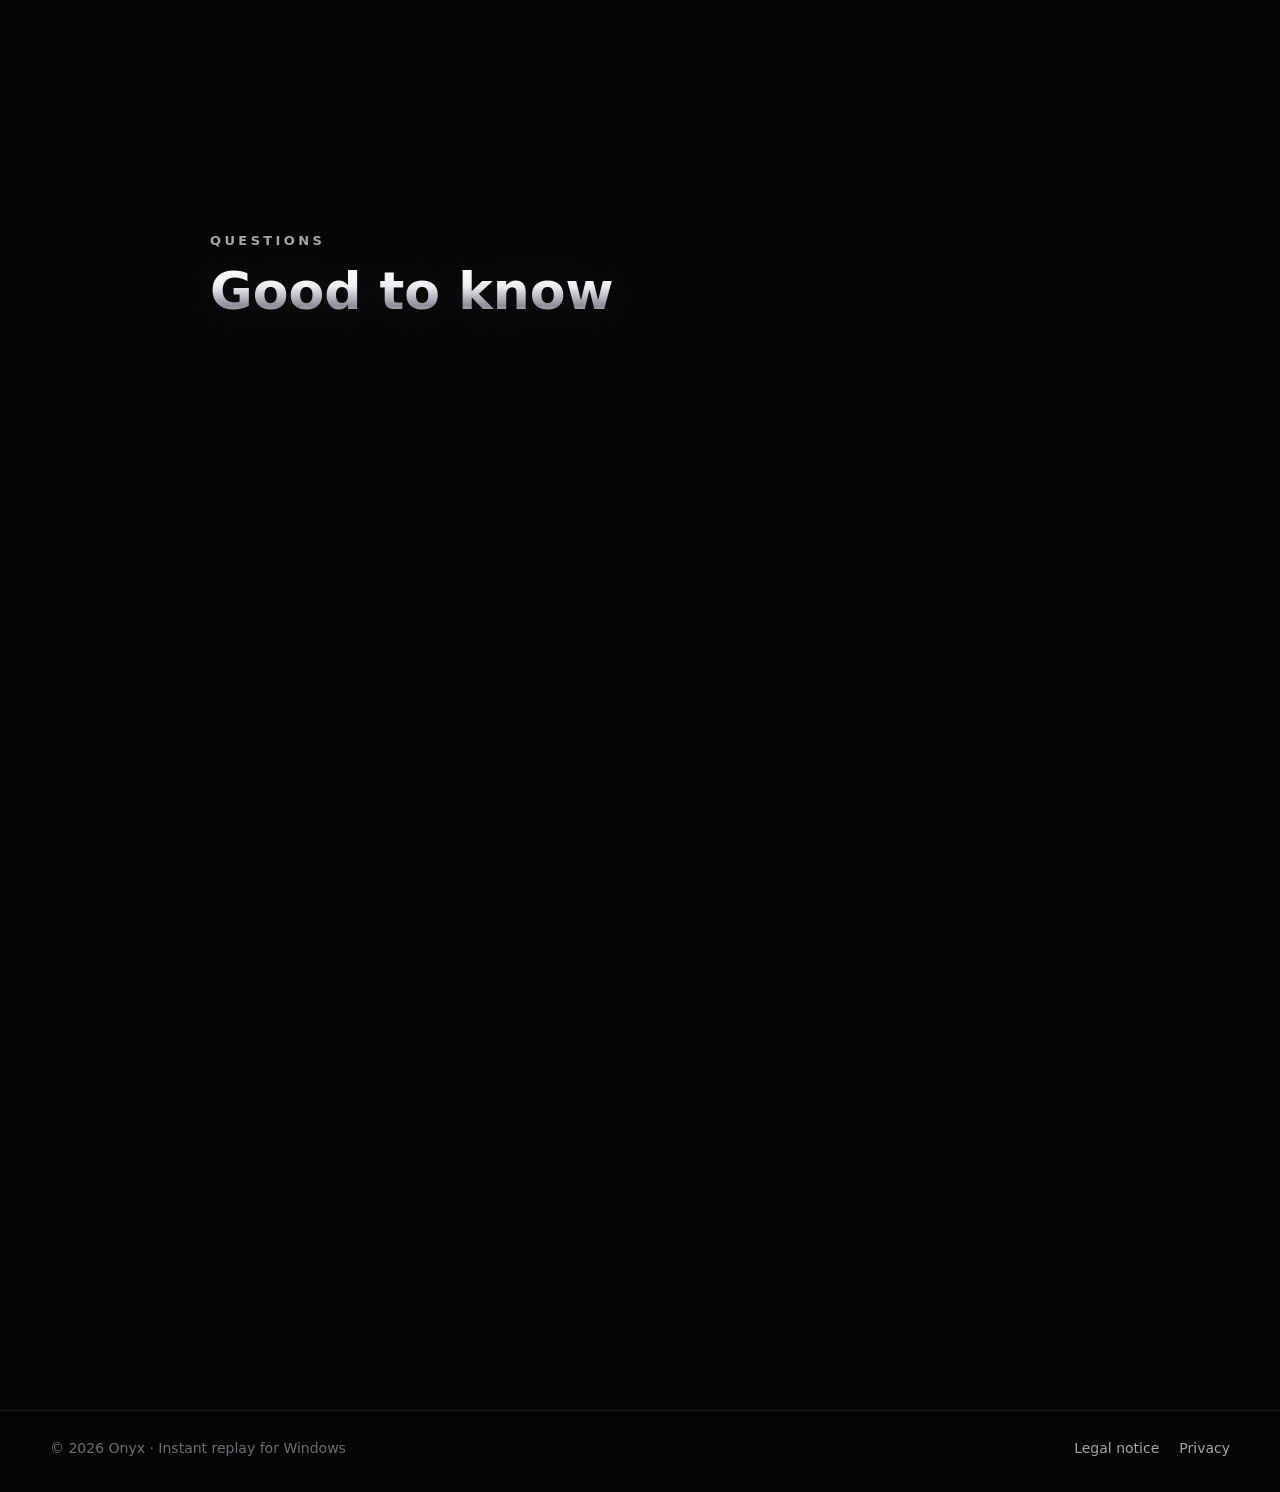
==== commit 62cd01ac: "Website 0.5.4" ====
--- a/index.html
+++ b/index.html
@@ -12,10 +12,10 @@
   <meta property="og:description" content="F9 after the play, the last 60 seconds are saved. Overlay in game, fits Discord's upload limit, vertical for TikTok.">
   <meta property="og:image" content="/media/hero-poster-en.jpg">
   <meta property="og:locale" content="en_US">
-  <link rel="alternate" hreflang="en" href="https://onyx-clips.github.io/">
-  <link rel="alternate" hreflang="de" href="https://onyx-clips.github.io/de/">
-  <link rel="alternate" hreflang="ru" href="https://onyx-clips.github.io/ru/">
-  <link rel="alternate" hreflang="x-default" href="https://onyx-clips.github.io/">
+  <link rel="alternate" hreflang="en" href="https://onyx-clips.de/">
+  <link rel="alternate" hreflang="de" href="https://onyx-clips.de/de/">
+  <link rel="alternate" hreflang="ru" href="https://onyx-clips.de/ru/">
+  <link rel="alternate" hreflang="x-default" href="https://onyx-clips.de/">
   <link rel="icon" href="/favicon.ico">
   <link rel="stylesheet" href="/css/site.css">
   <link rel="expect" href="#foot" blocking="render">
@@ -65,7 +65,7 @@
             </a>
             <a class="btn btn-glass btn-big" href="#features">How it works</a>
           </div>
-          <p class="fine" id="releaseLine" data-static>Version 0.5.3 · 104 MB · Windows 10 and 11</p>
+          <p class="fine" id="releaseLine" data-static>Version 0.5.4 · 104 MB · Windows 10 and 11</p>
         </div>
         <div class="hero-phone">
           <div class="phone">
@@ -253,7 +253,7 @@
           <svg viewBox="0 0 24 24" aria-hidden="true"><path d="M12 3v12m0 0-5-5m5 5 5-5M4 19h16" fill="none" stroke="currentColor" stroke-width="2" stroke-linecap="round" stroke-linejoin="round"/></svg>
           Download for Windows
         </a>
-        <p class="fine" id="releaseLine2" data-static>Version 0.5.3 · 104 MB · Windows 10 and 11</p>
+        <p class="fine" id="releaseLine2" data-static>Version 0.5.4 · 104 MB · Windows 10 and 11</p>
       </div>
     </section>
   </main>
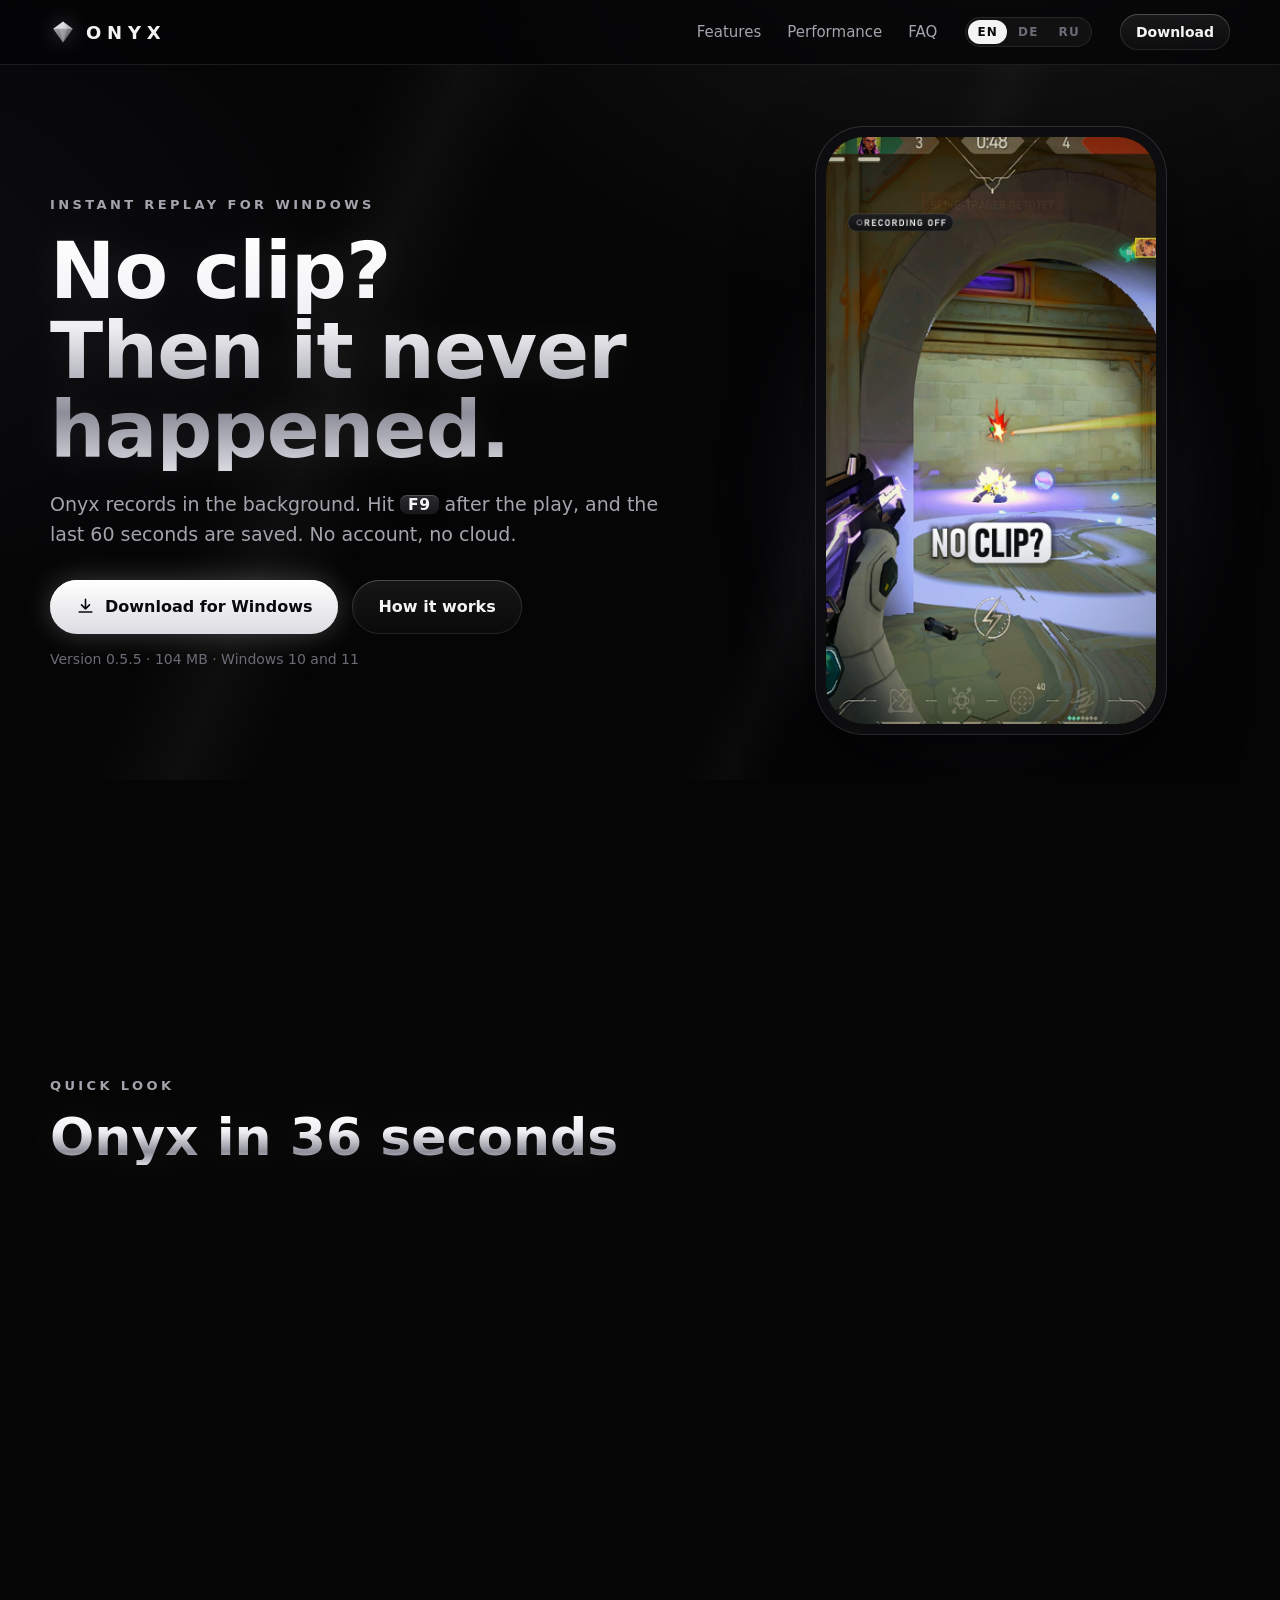
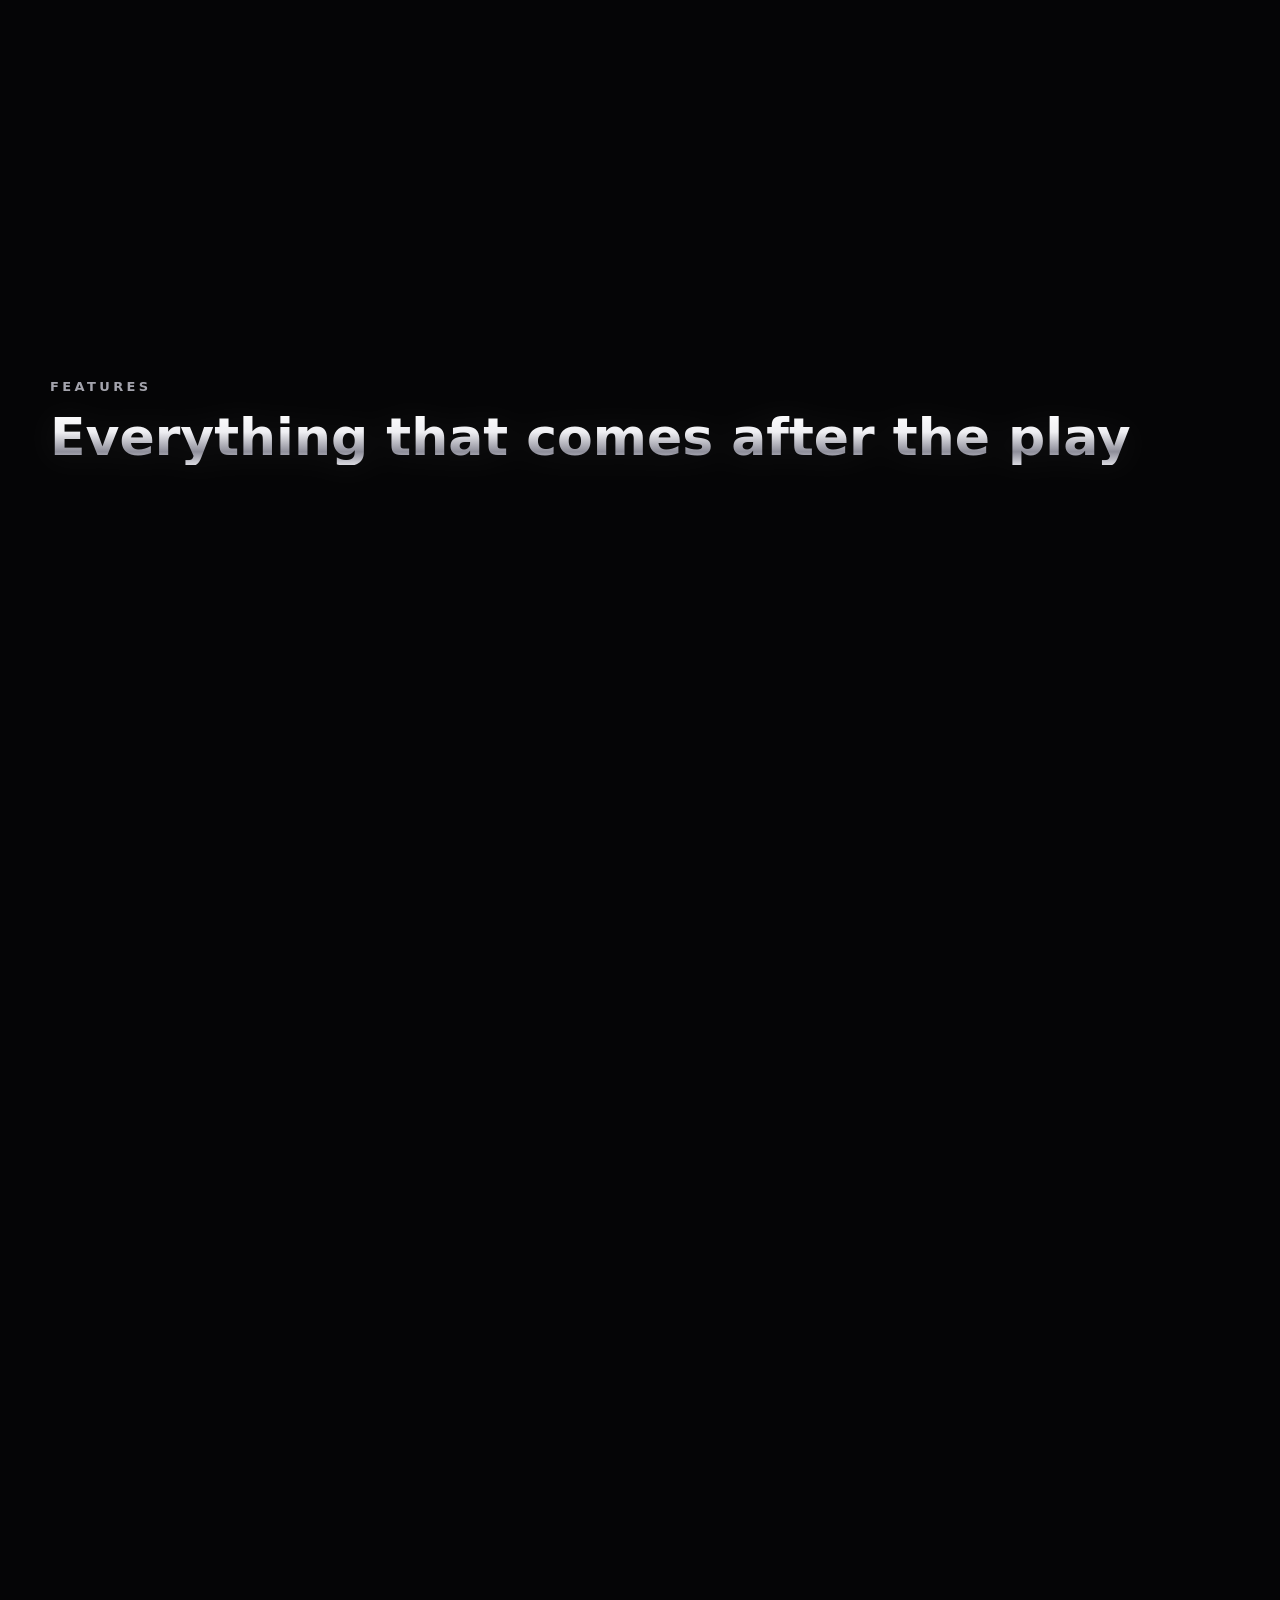
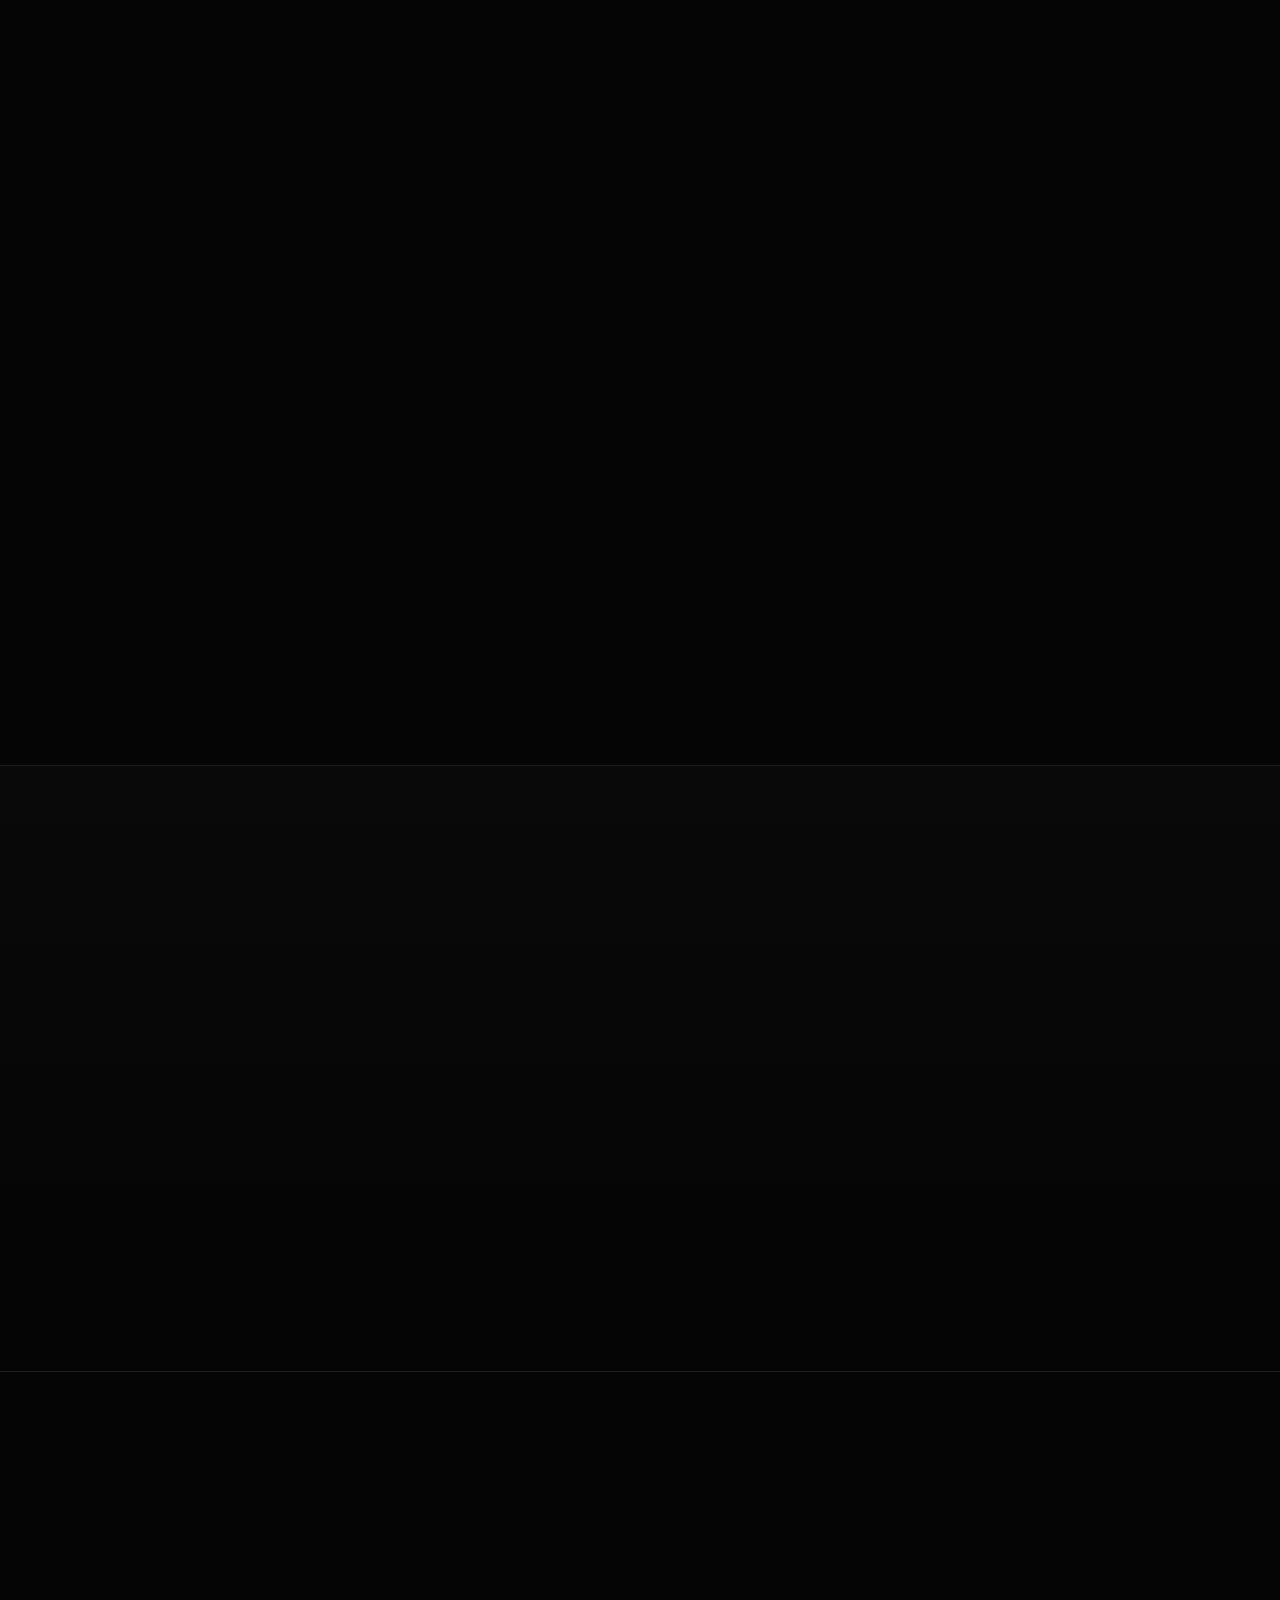
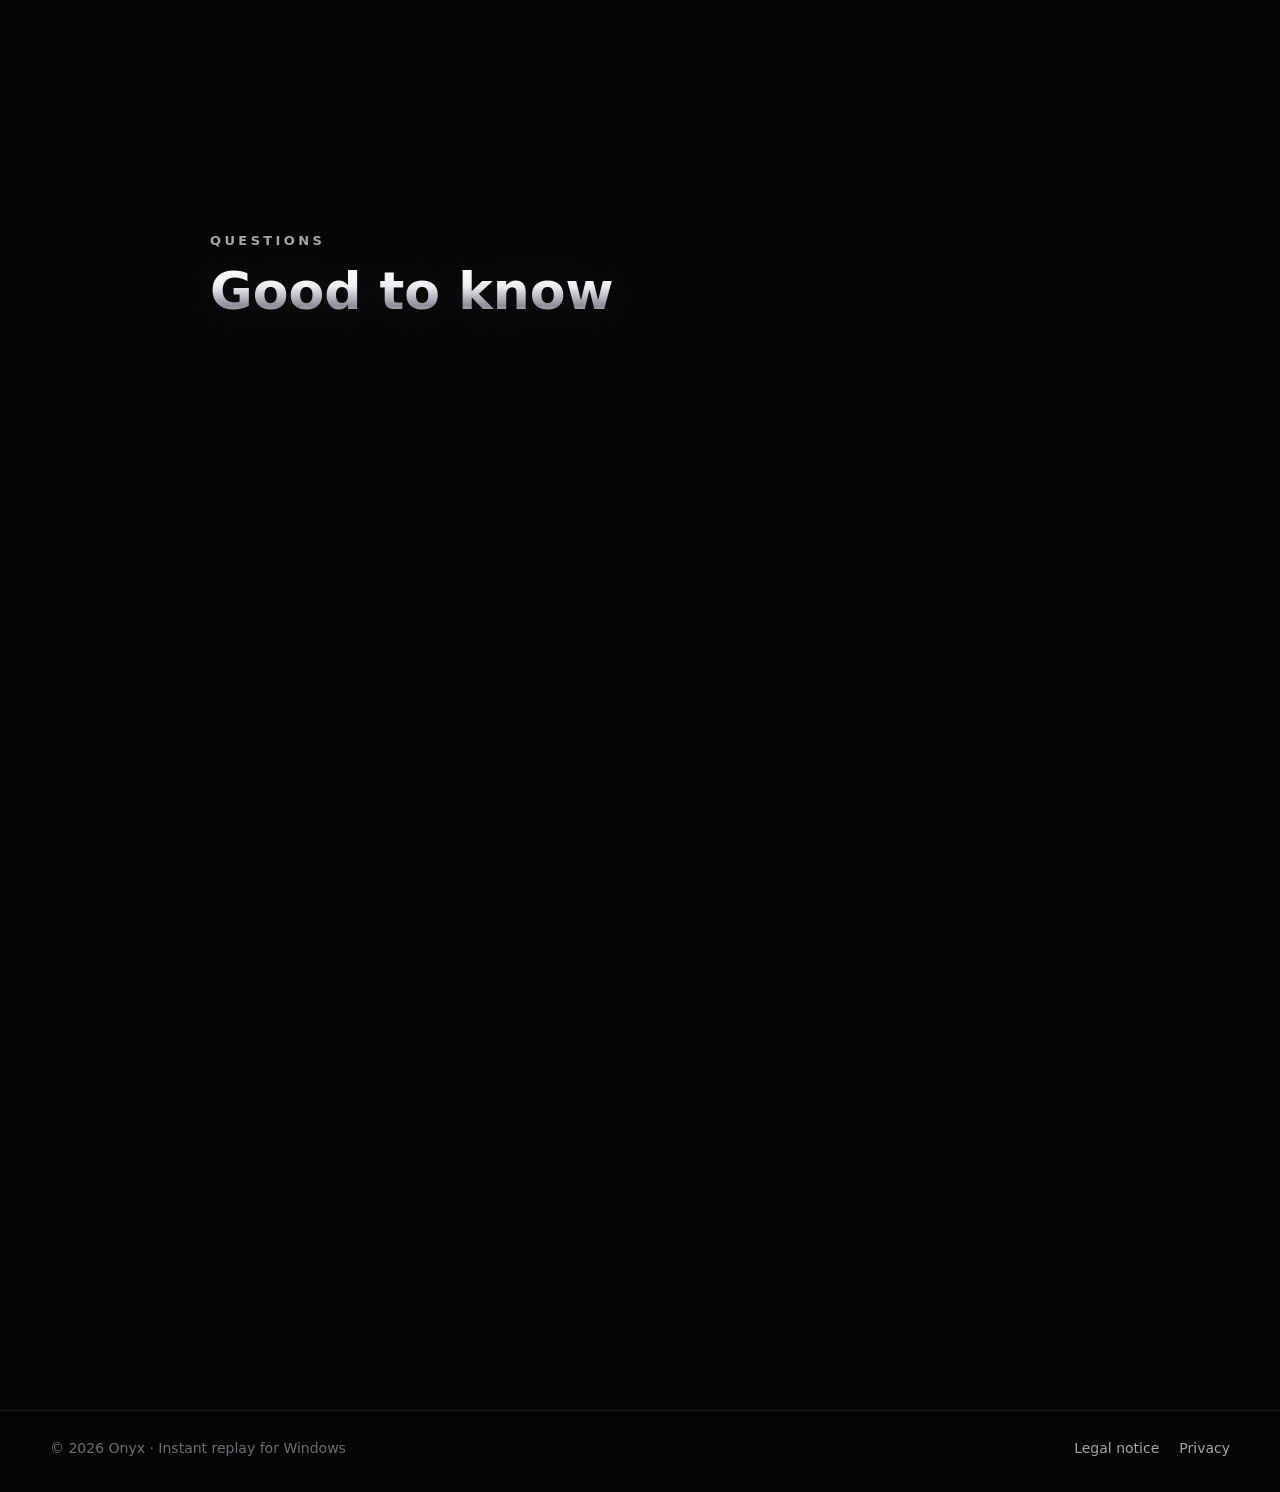
==== commit 6952e797: "Website 0.5.5" ====
--- a/index.html
+++ b/index.html
@@ -65,7 +65,7 @@
             </a>
             <a class="btn btn-glass btn-big" href="#features">How it works</a>
           </div>
-          <p class="fine" id="releaseLine" data-static>Version 0.5.4 · 104 MB · Windows 10 and 11</p>
+          <p class="fine" id="releaseLine" data-static>Version 0.5.5 · 104 MB · Windows 10 and 11</p>
         </div>
         <div class="hero-phone">
           <div class="phone">
@@ -253,7 +253,7 @@
           <svg viewBox="0 0 24 24" aria-hidden="true"><path d="M12 3v12m0 0-5-5m5 5 5-5M4 19h16" fill="none" stroke="currentColor" stroke-width="2" stroke-linecap="round" stroke-linejoin="round"/></svg>
           Download for Windows
         </a>
-        <p class="fine" id="releaseLine2" data-static>Version 0.5.4 · 104 MB · Windows 10 and 11</p>
+        <p class="fine" id="releaseLine2" data-static>Version 0.5.5 · 104 MB · Windows 10 and 11</p>
       </div>
     </section>
   </main>
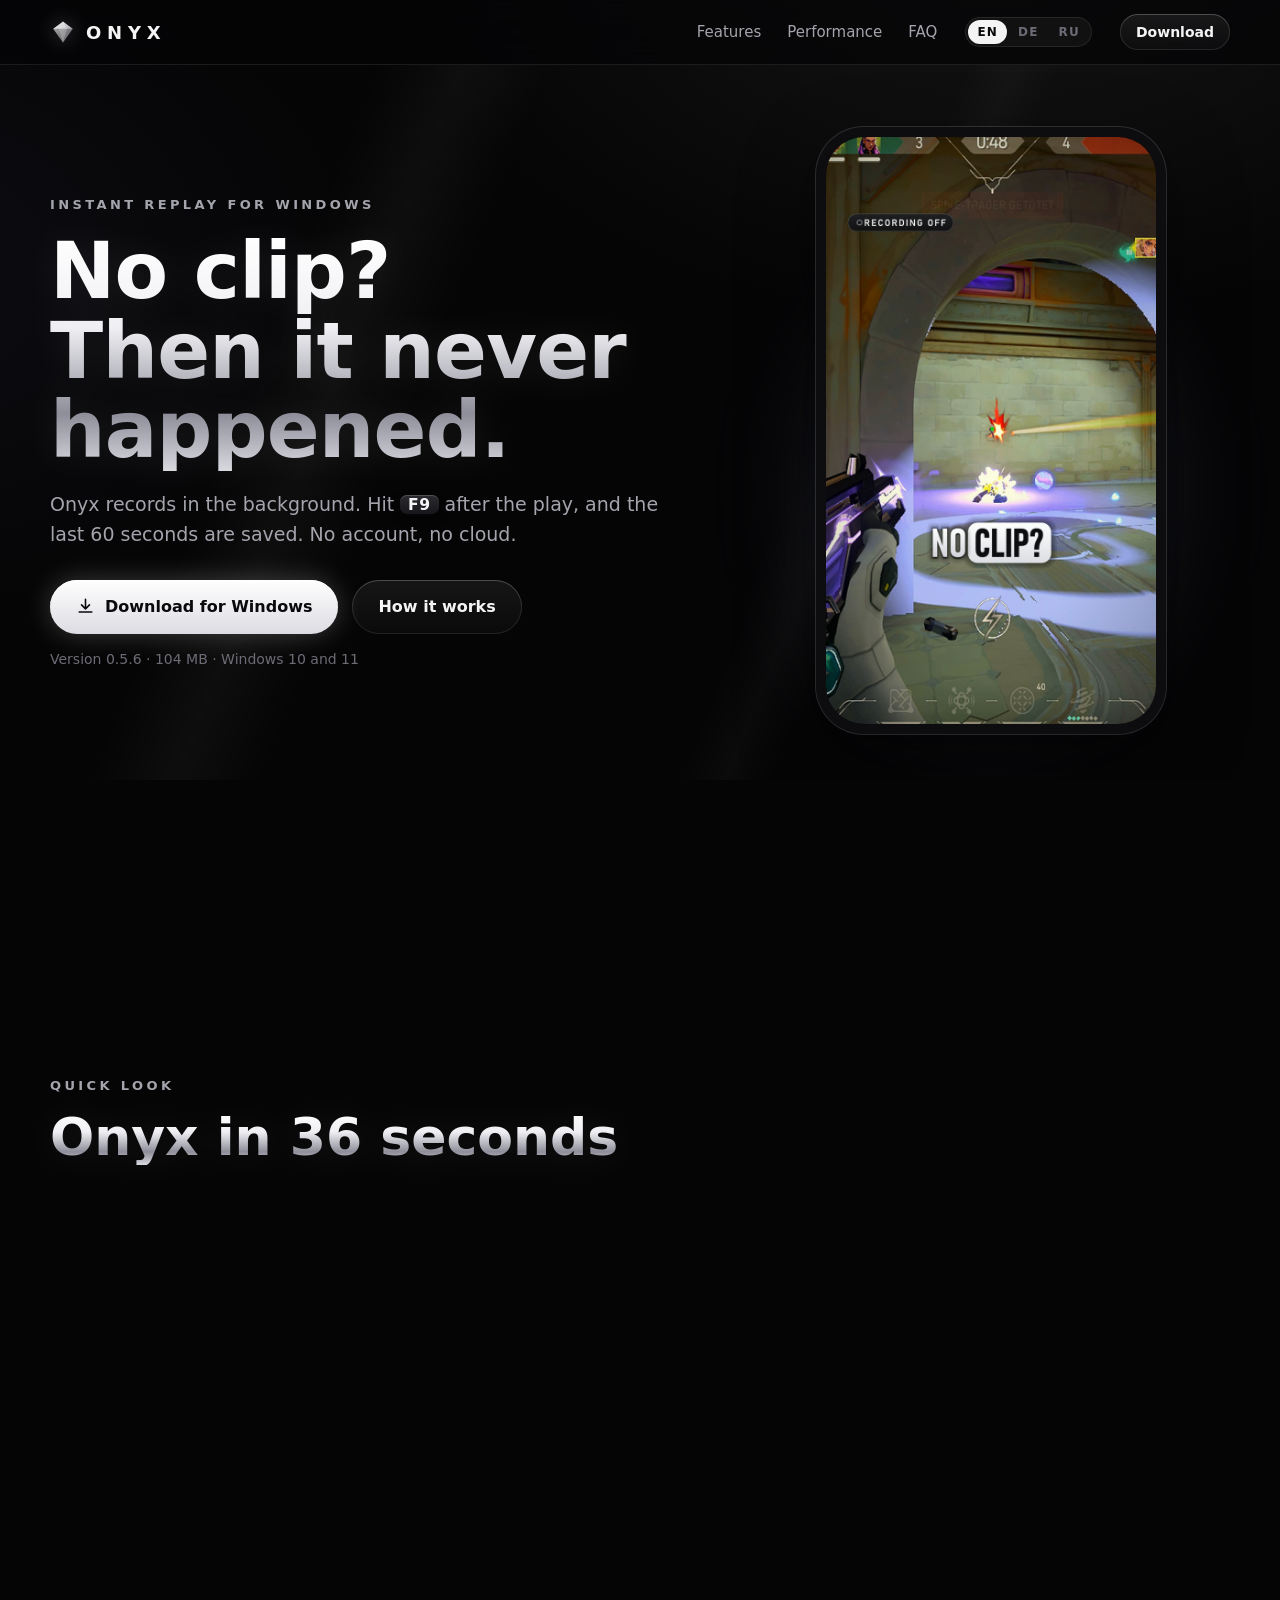
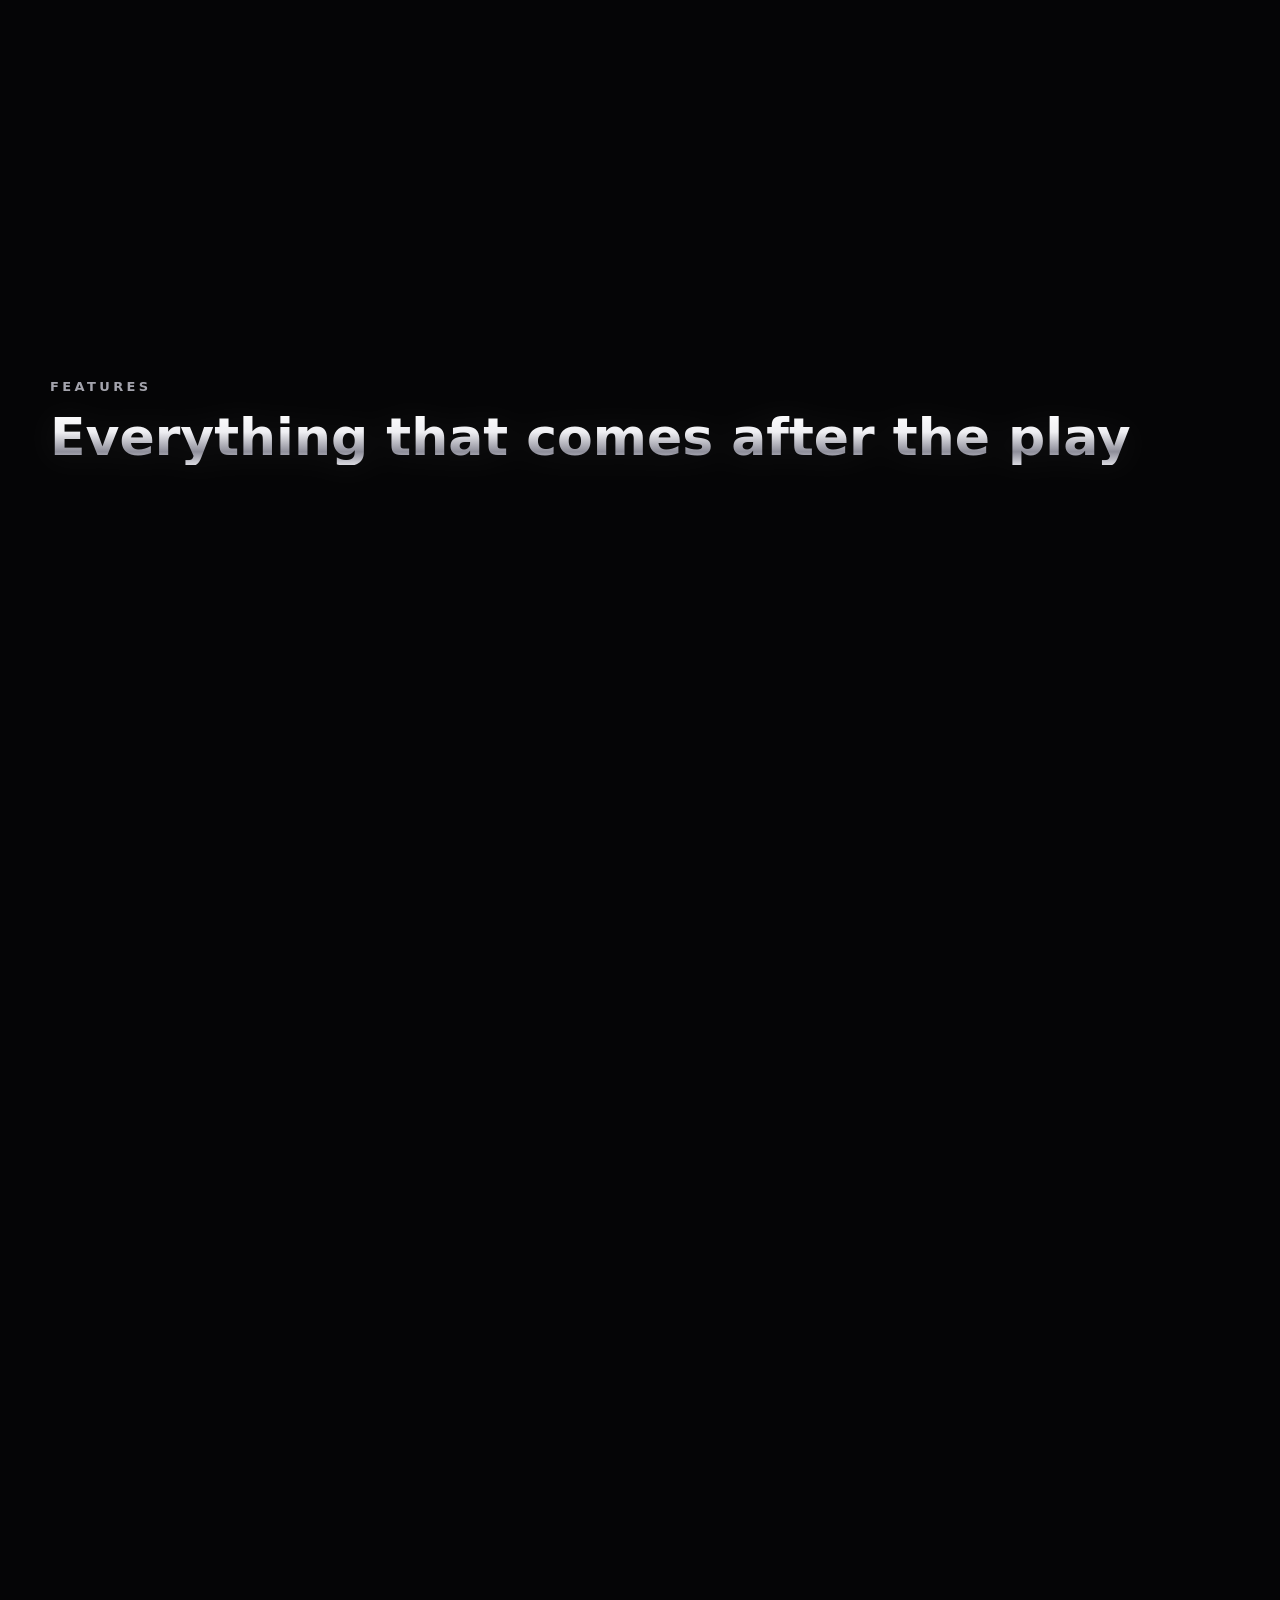
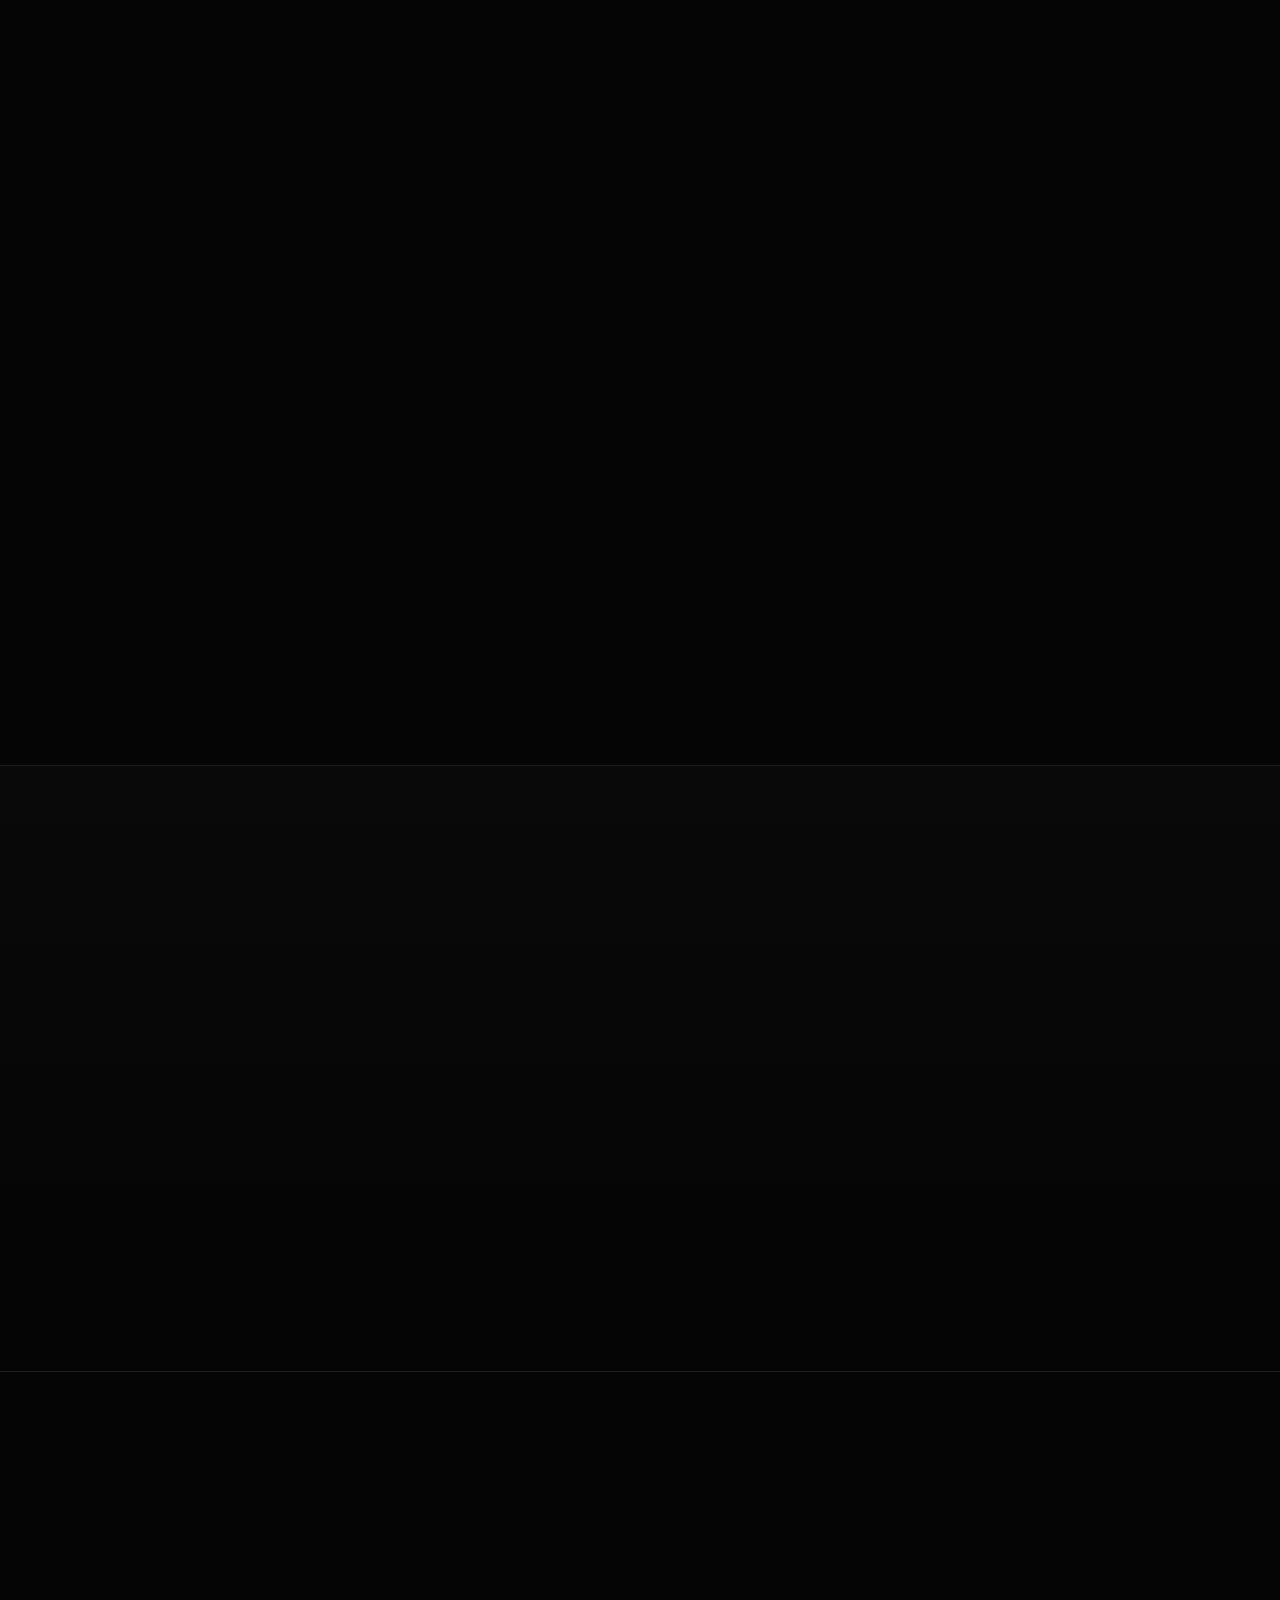
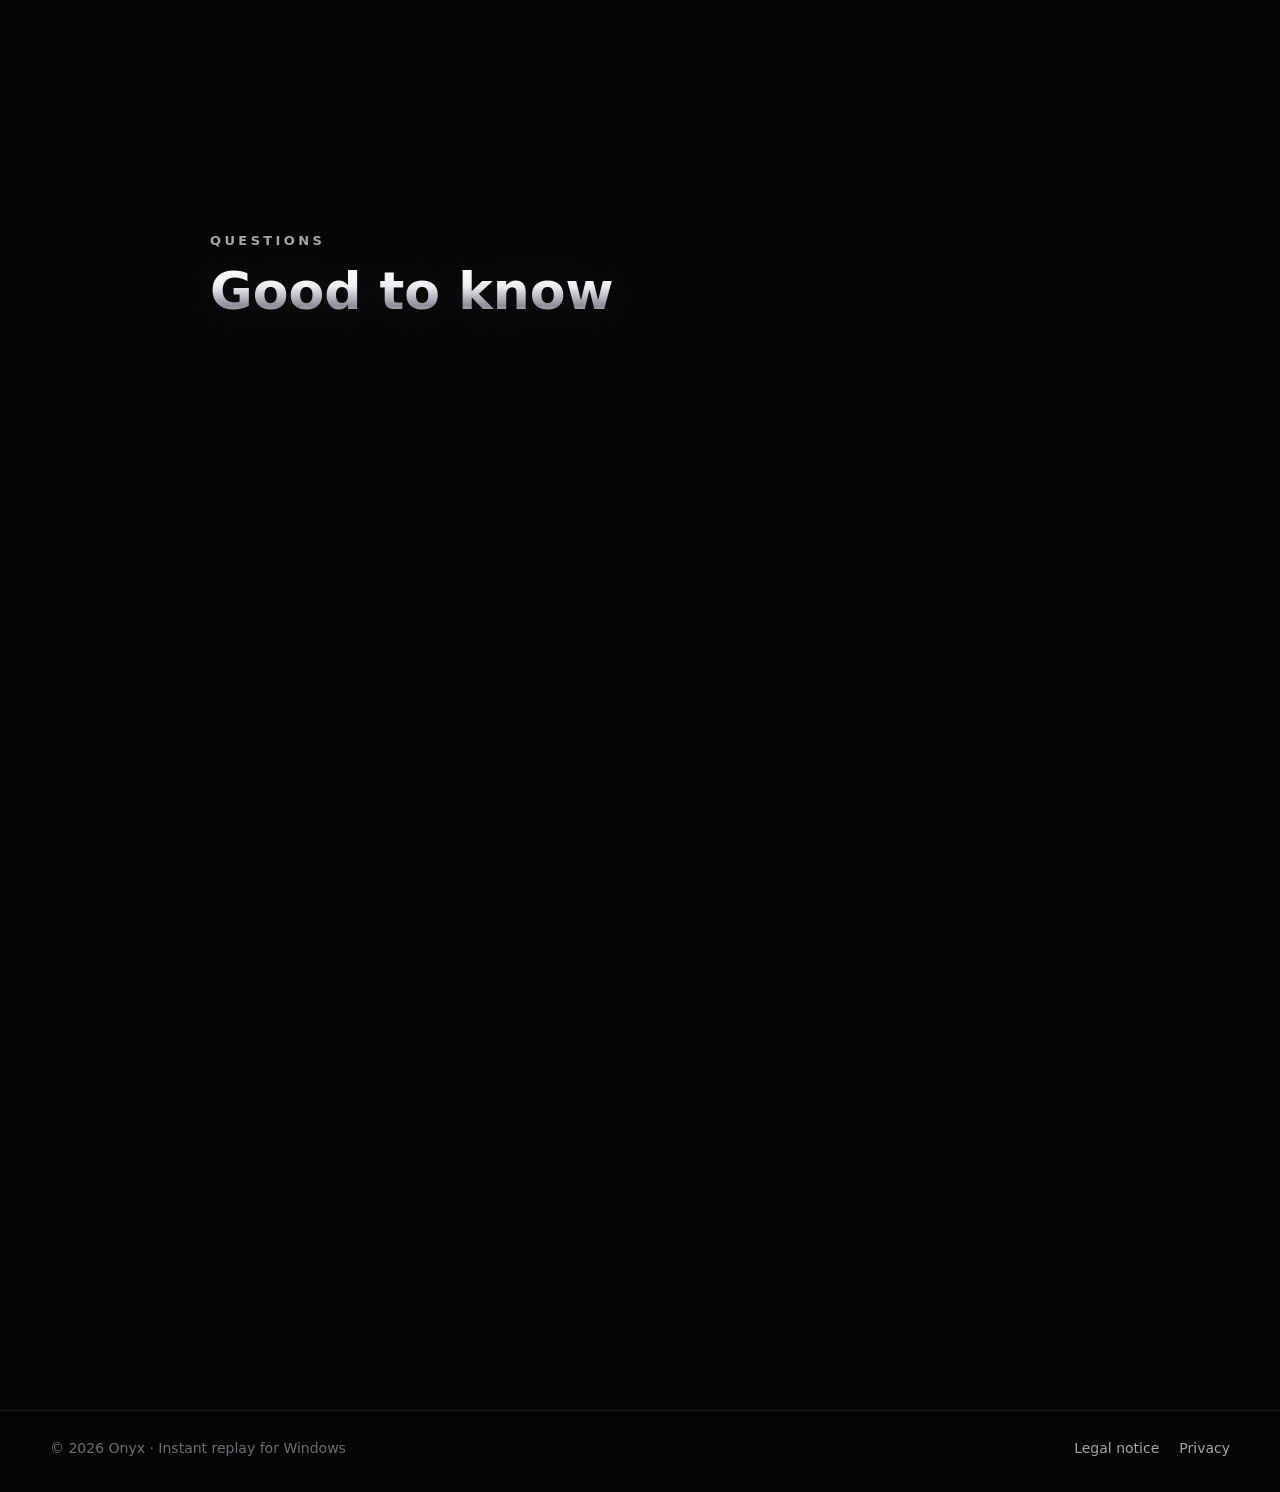
==== commit 771afcc9: "Website 0.5.6" ====
--- a/index.html
+++ b/index.html
@@ -65,7 +65,7 @@
             </a>
             <a class="btn btn-glass btn-big" href="#features">How it works</a>
           </div>
-          <p class="fine" id="releaseLine" data-static>Version 0.5.5 · 104 MB · Windows 10 and 11</p>
+          <p class="fine" id="releaseLine" data-static>Version 0.5.6 · 104 MB · Windows 10 and 11</p>
         </div>
         <div class="hero-phone">
           <div class="phone">
@@ -253,7 +253,7 @@
           <svg viewBox="0 0 24 24" aria-hidden="true"><path d="M12 3v12m0 0-5-5m5 5 5-5M4 19h16" fill="none" stroke="currentColor" stroke-width="2" stroke-linecap="round" stroke-linejoin="round"/></svg>
           Download for Windows
         </a>
-        <p class="fine" id="releaseLine2" data-static>Version 0.5.5 · 104 MB · Windows 10 and 11</p>
+        <p class="fine" id="releaseLine2" data-static>Version 0.5.6 · 104 MB · Windows 10 and 11</p>
       </div>
     </section>
   </main>
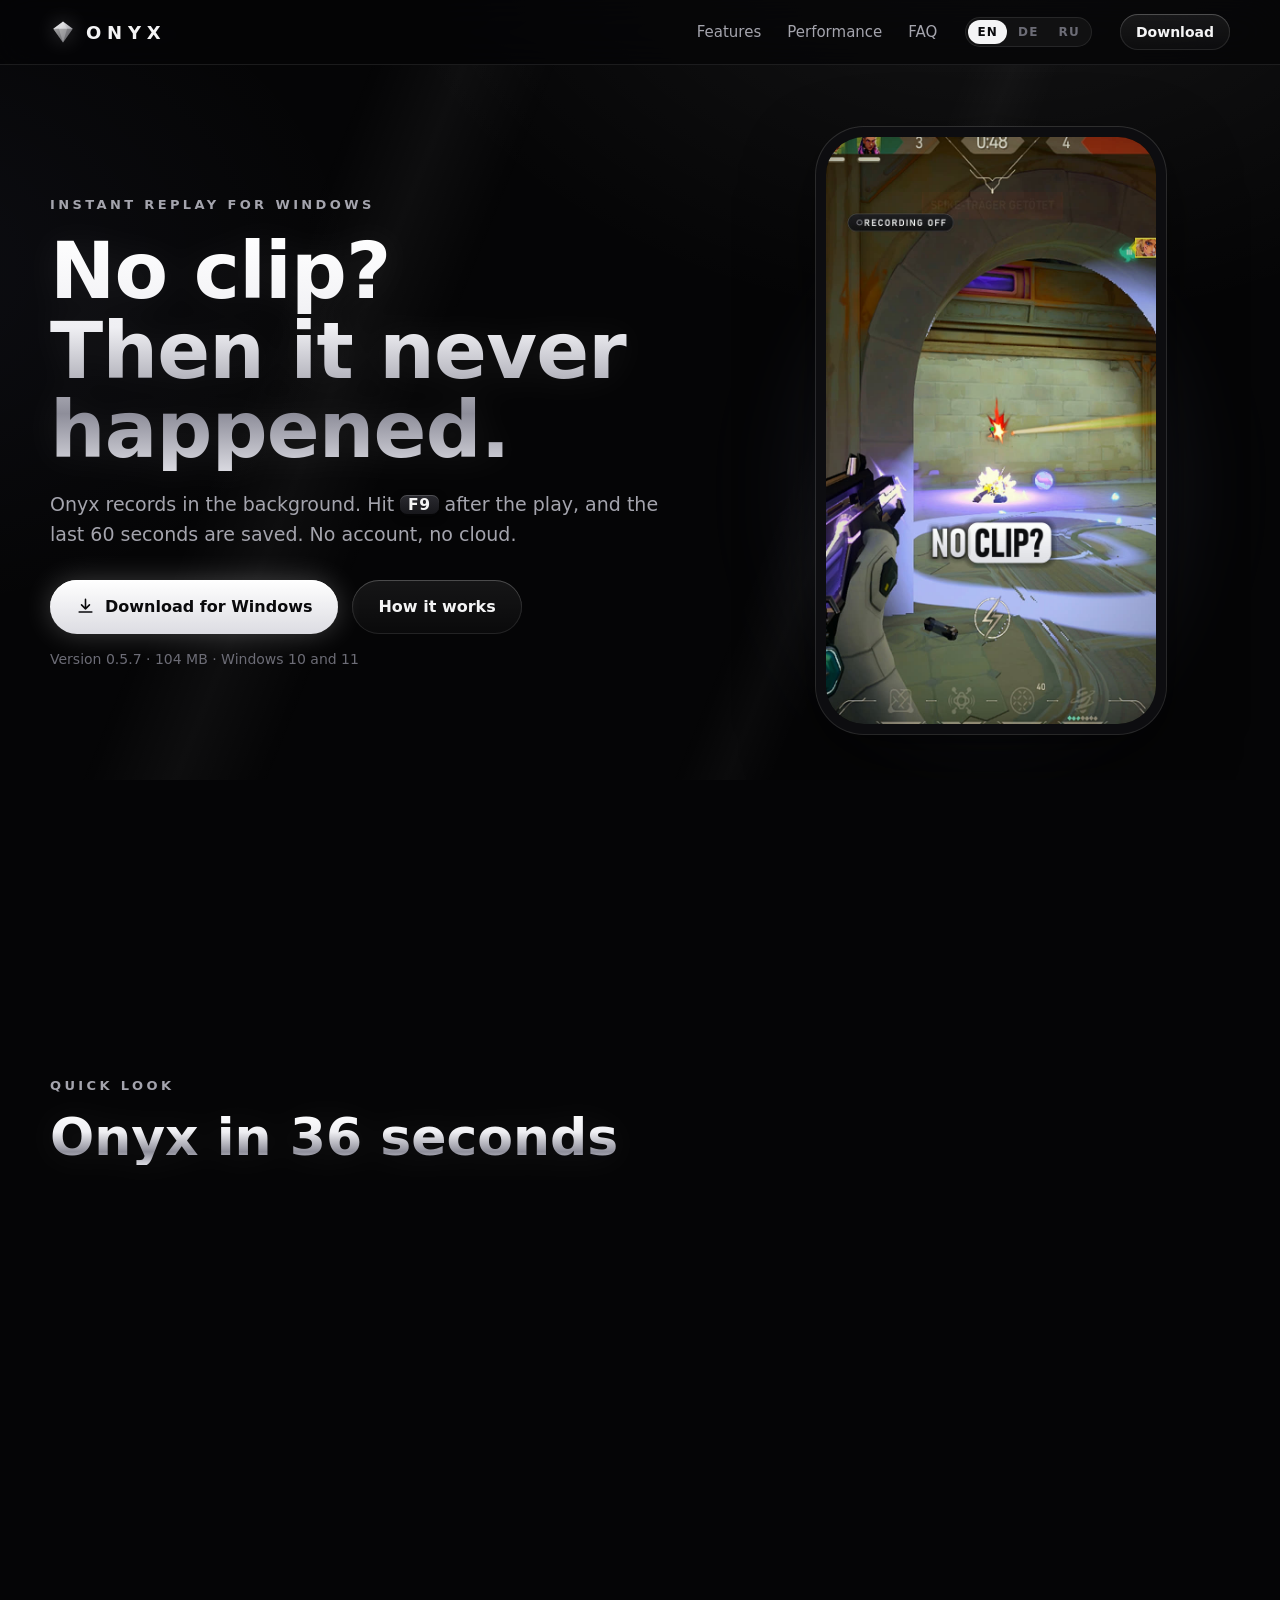
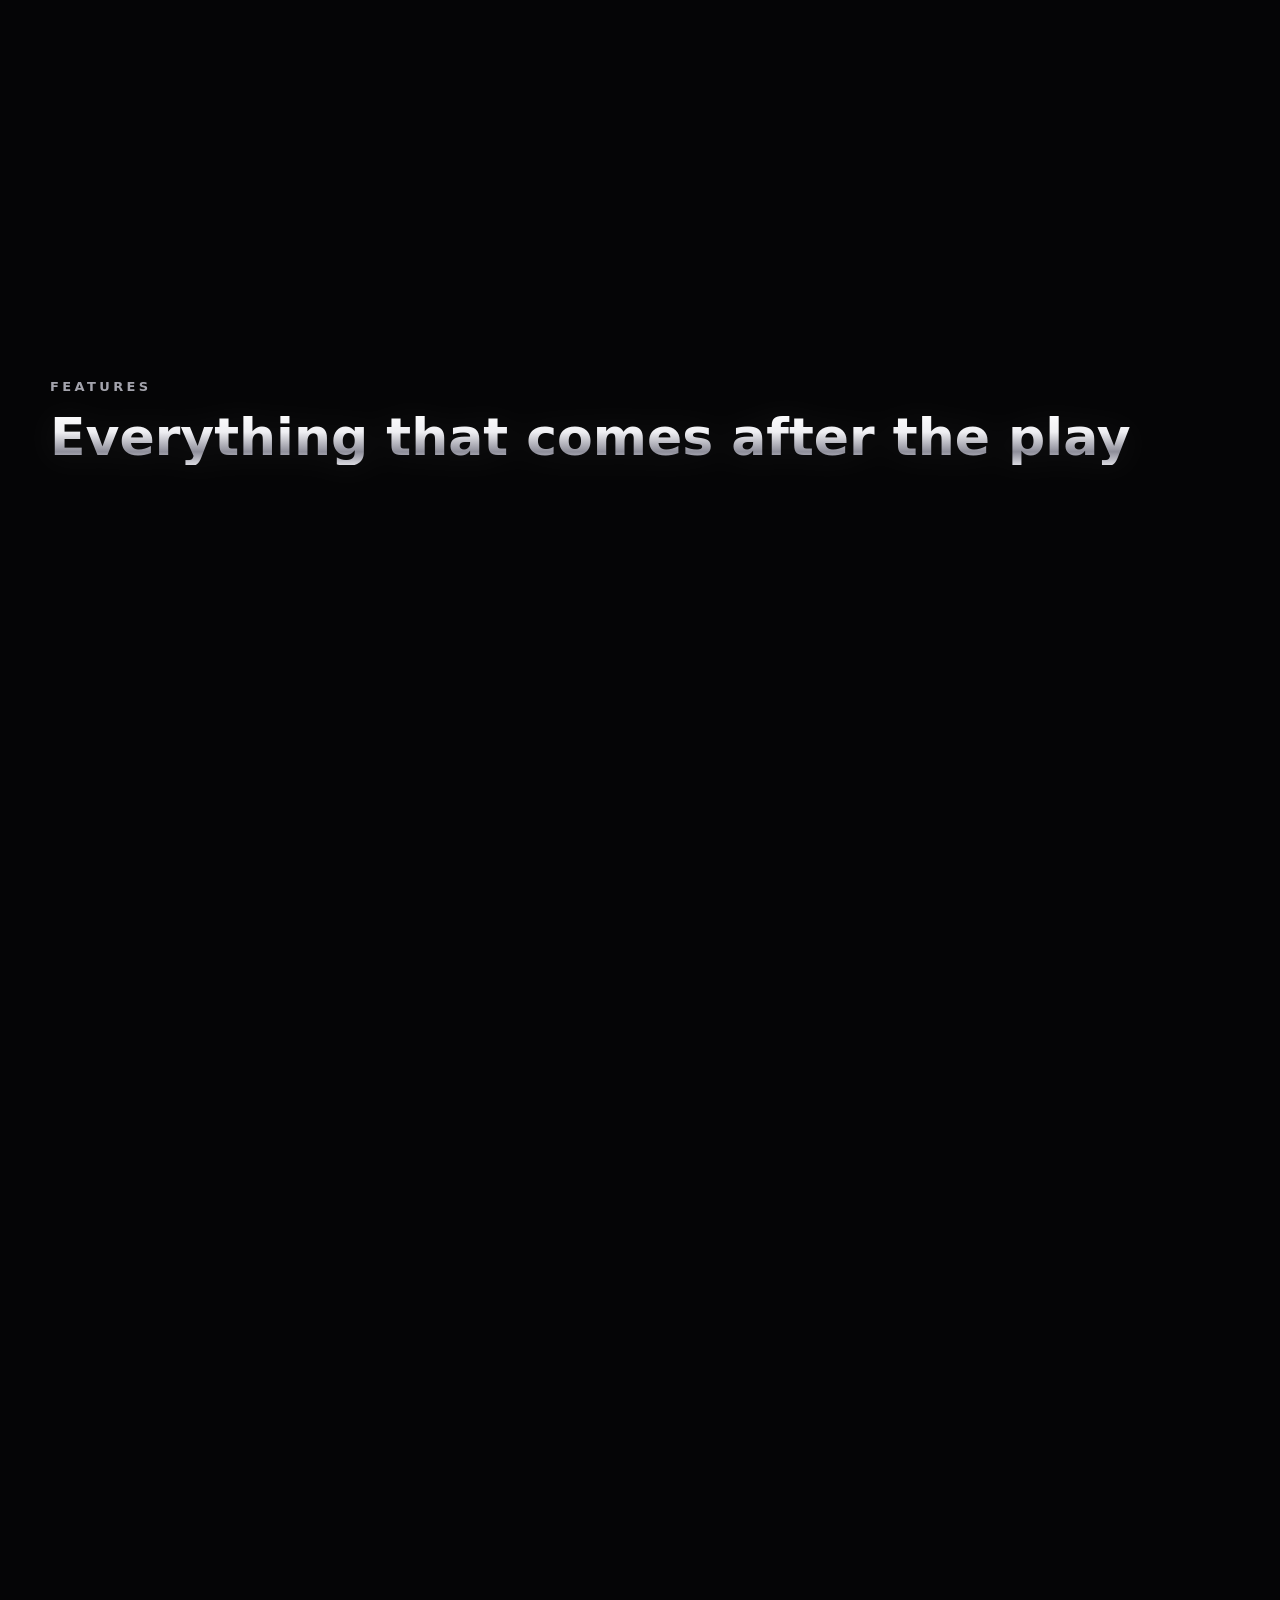
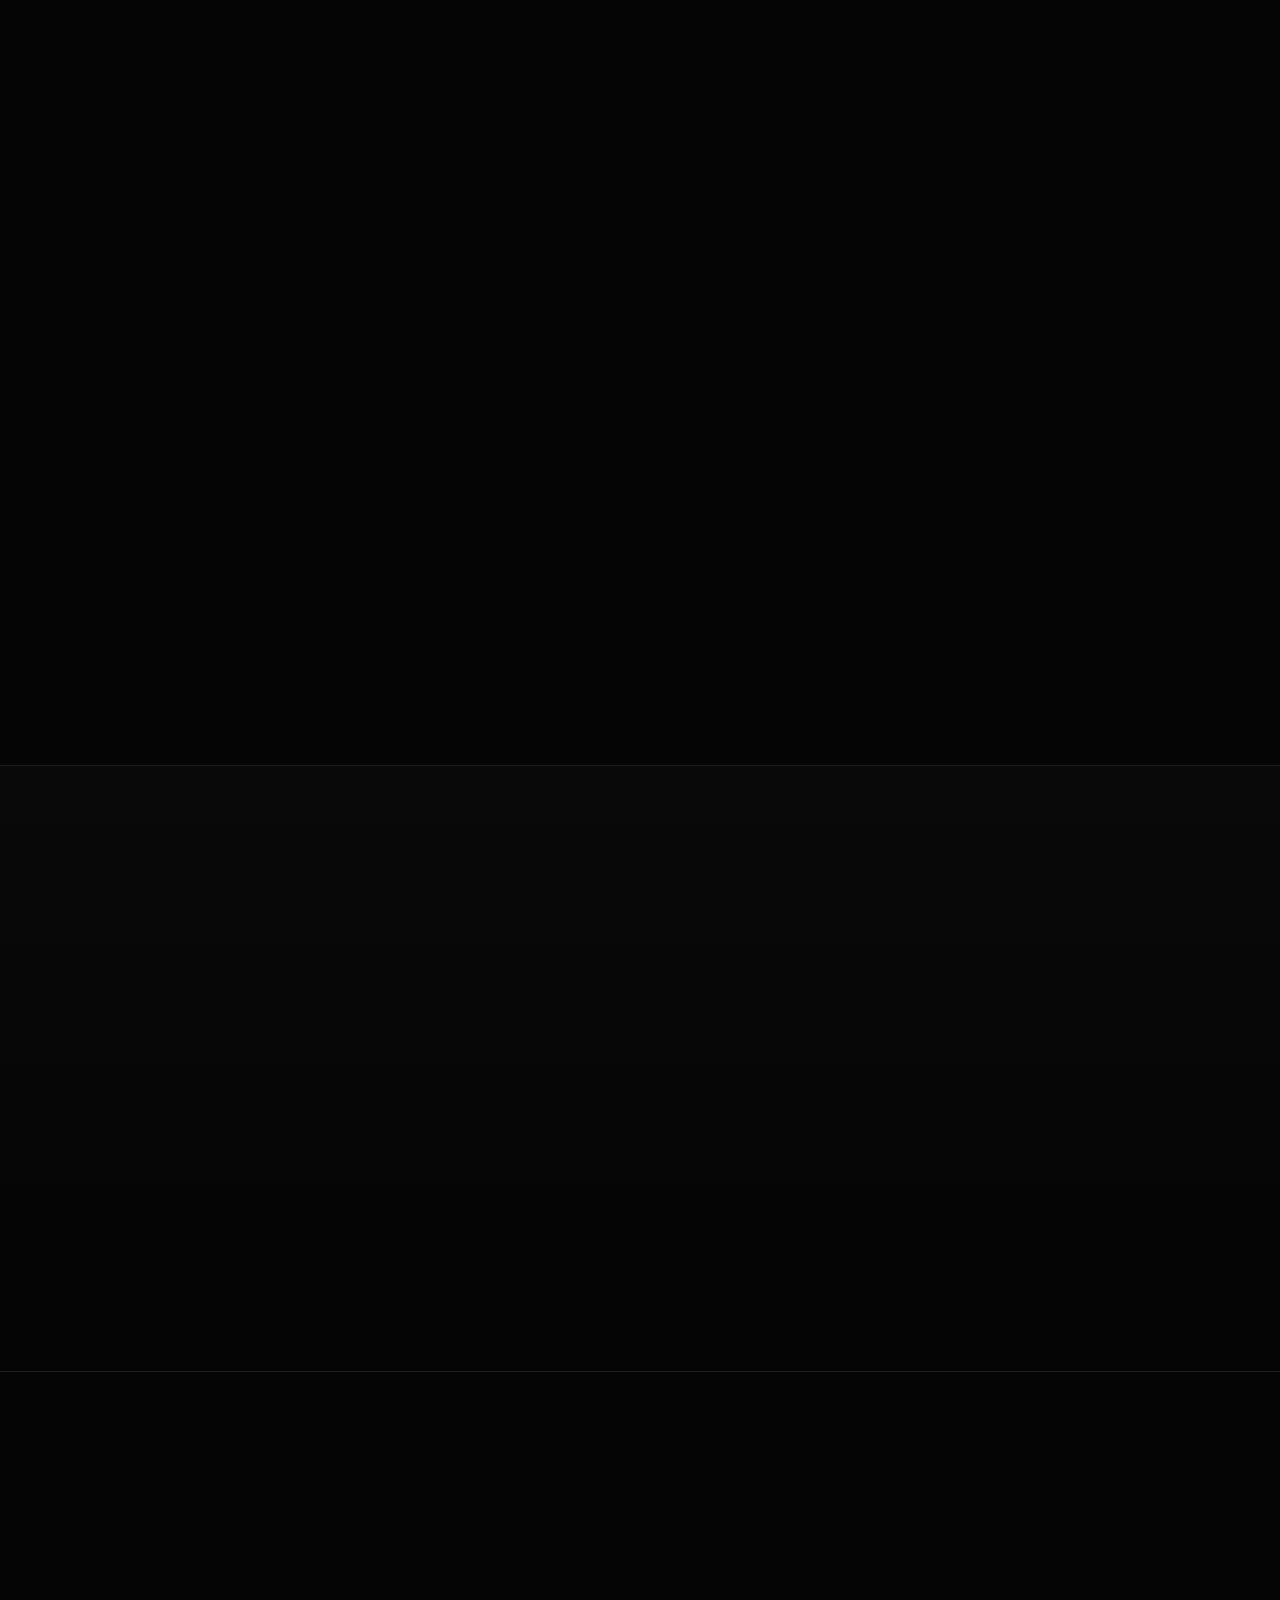
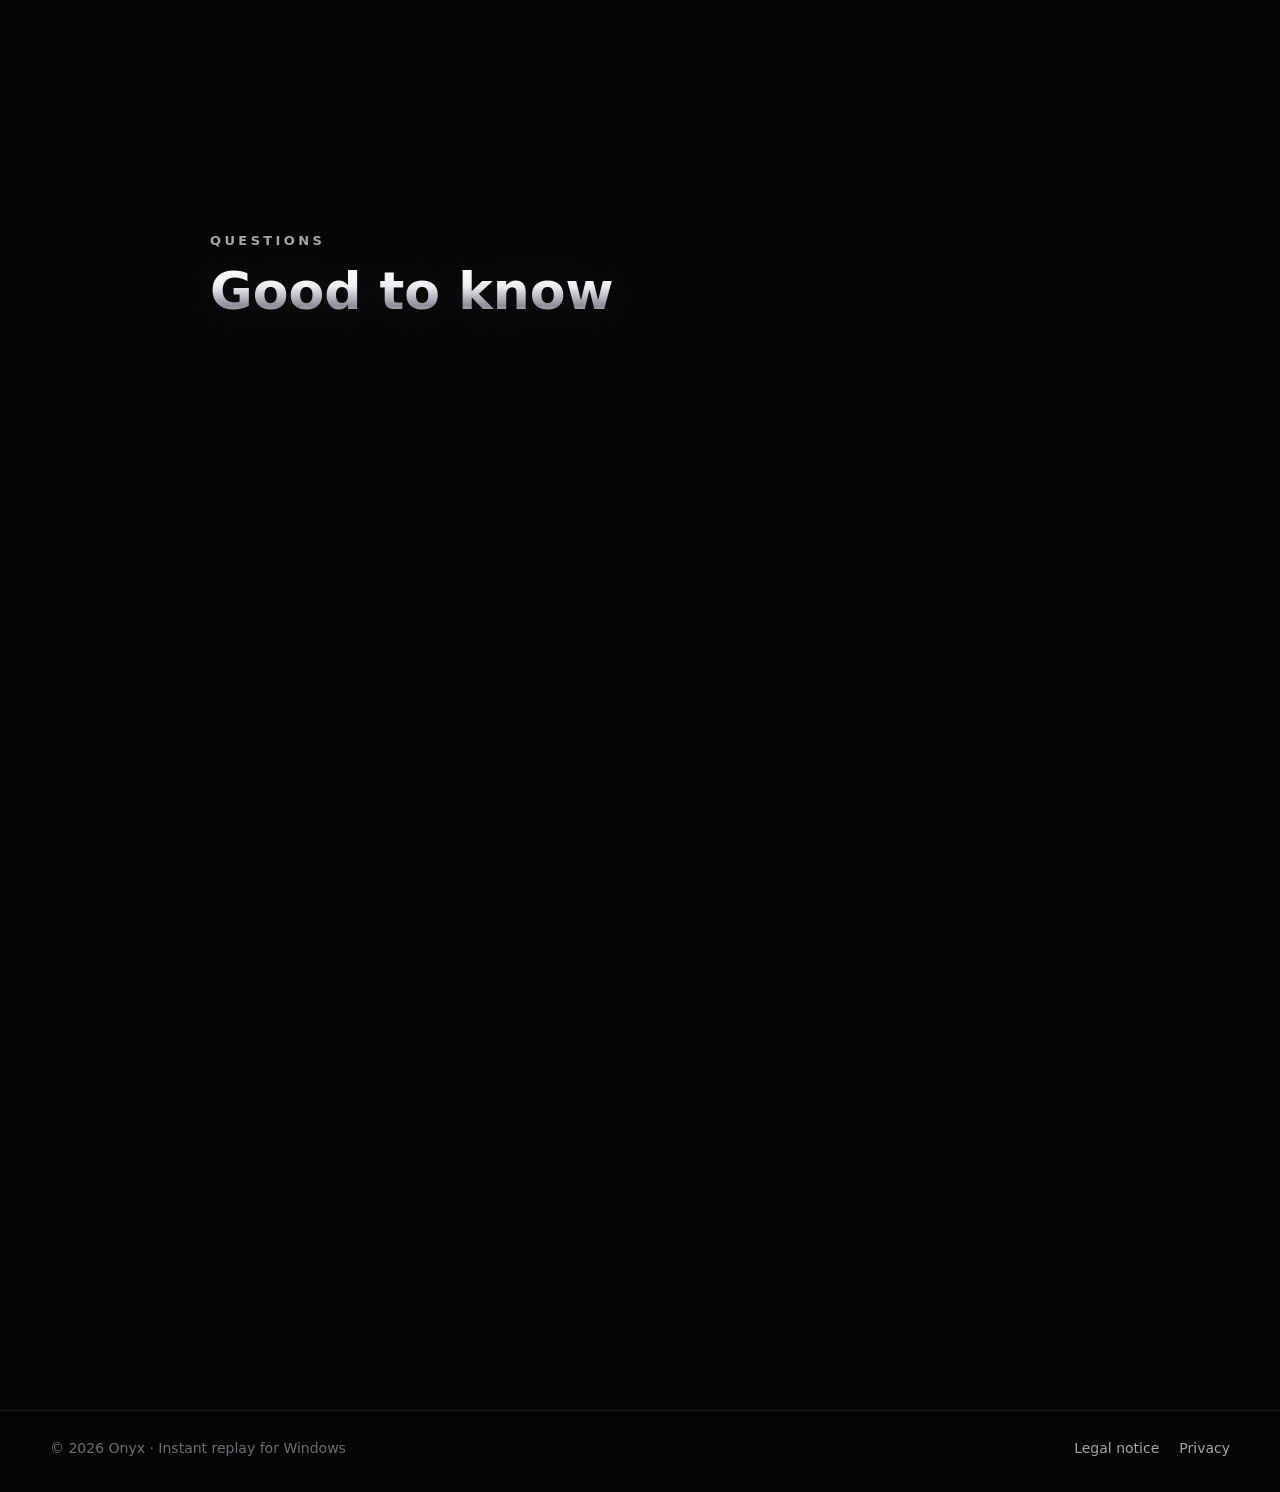
==== commit 4abc602f: "Website 0.5.7" ====
--- a/index.html
+++ b/index.html
@@ -65,7 +65,7 @@
             </a>
             <a class="btn btn-glass btn-big" href="#features">How it works</a>
           </div>
-          <p class="fine" id="releaseLine" data-static>Version 0.5.6 · 104 MB · Windows 10 and 11</p>
+          <p class="fine" id="releaseLine" data-static>Version 0.5.7 · 104 MB · Windows 10 and 11</p>
         </div>
         <div class="hero-phone">
           <div class="phone">
@@ -253,7 +253,7 @@
           <svg viewBox="0 0 24 24" aria-hidden="true"><path d="M12 3v12m0 0-5-5m5 5 5-5M4 19h16" fill="none" stroke="currentColor" stroke-width="2" stroke-linecap="round" stroke-linejoin="round"/></svg>
           Download for Windows
         </a>
-        <p class="fine" id="releaseLine2" data-static>Version 0.5.6 · 104 MB · Windows 10 and 11</p>
+        <p class="fine" id="releaseLine2" data-static>Version 0.5.7 · 104 MB · Windows 10 and 11</p>
       </div>
     </section>
   </main>
